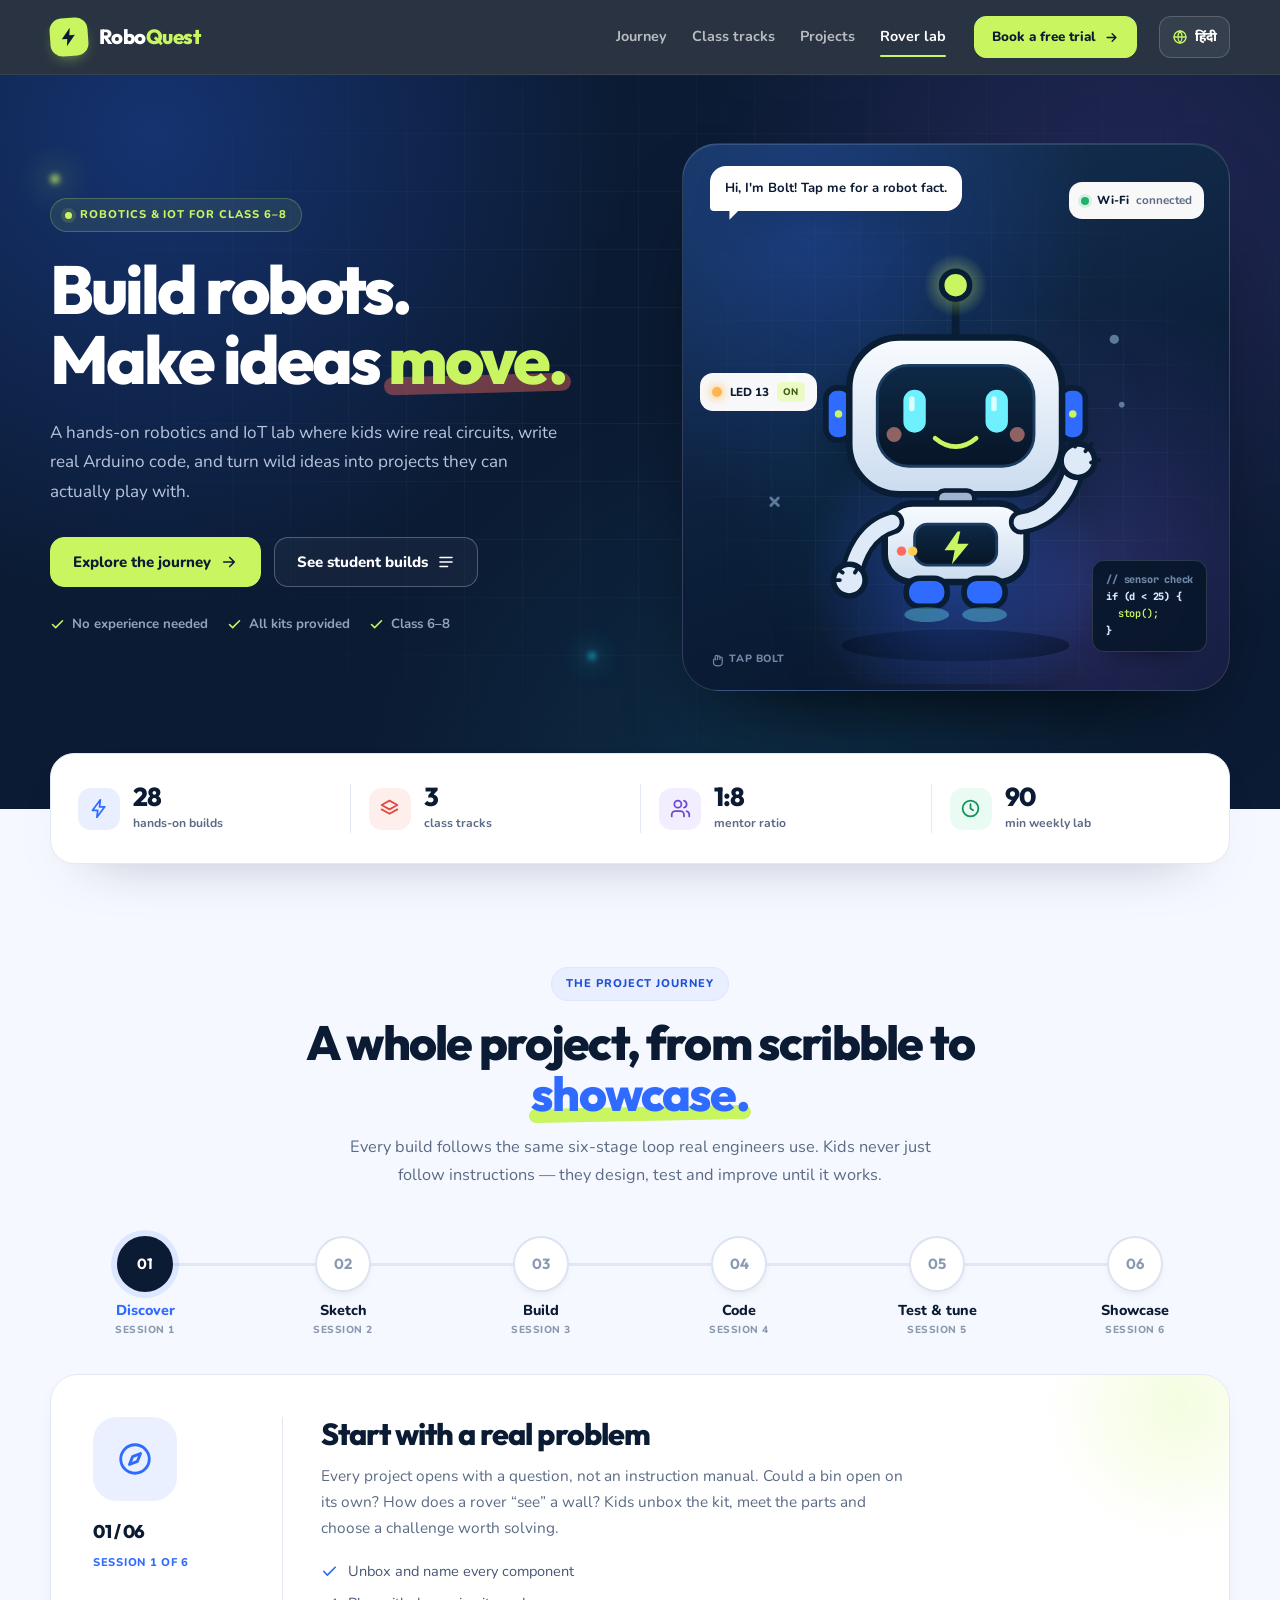
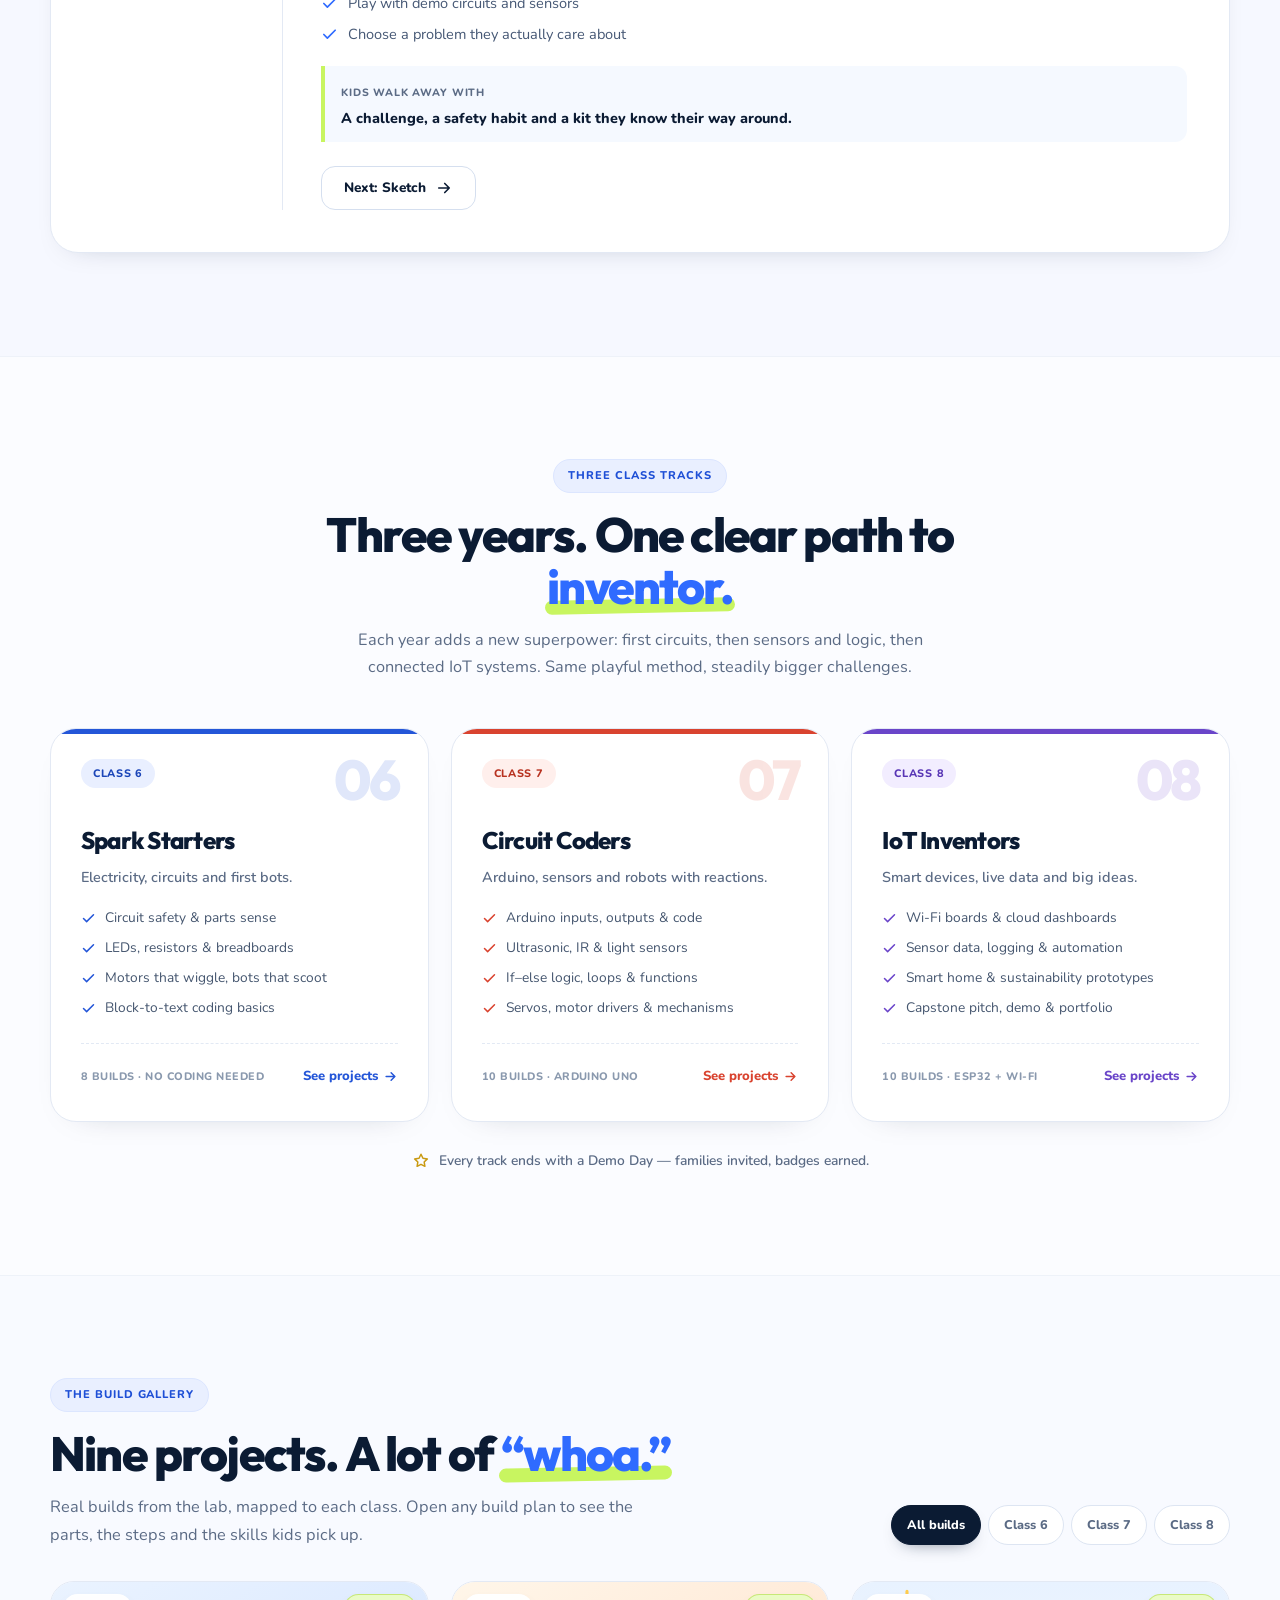
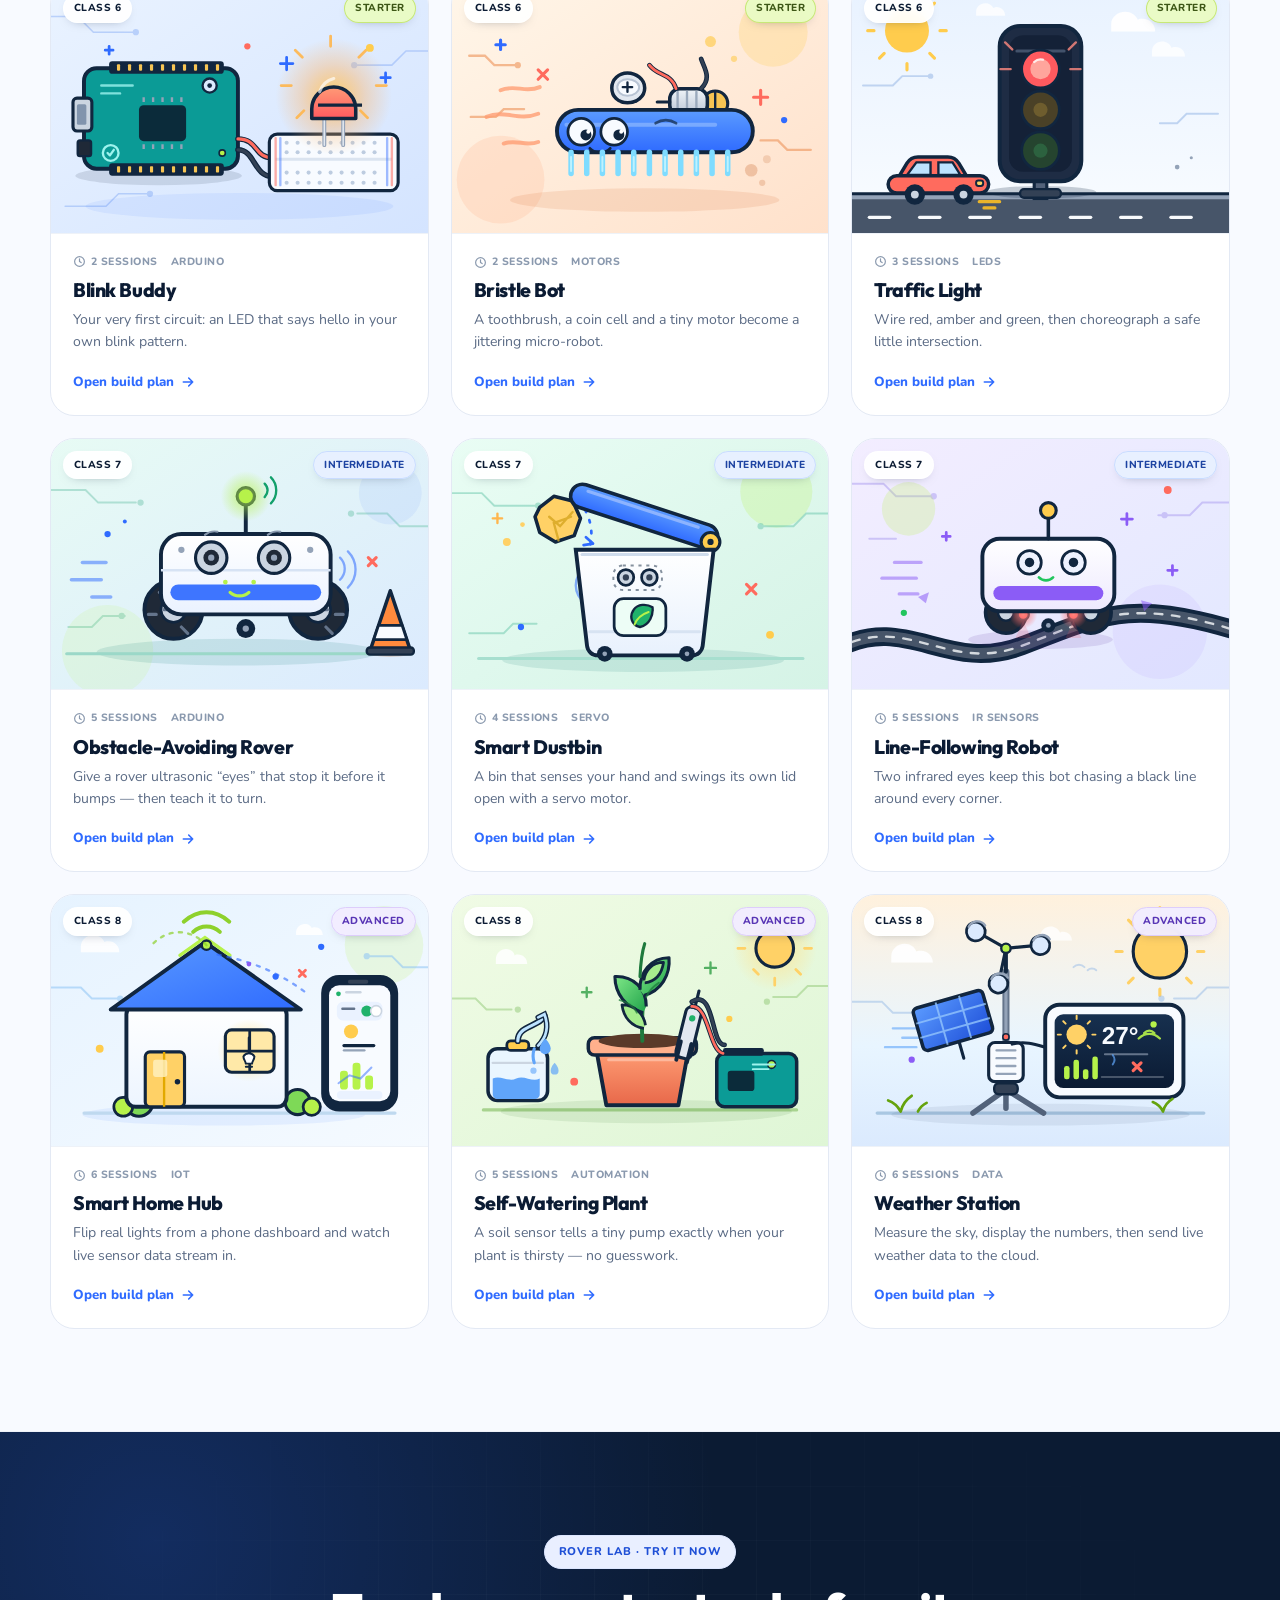
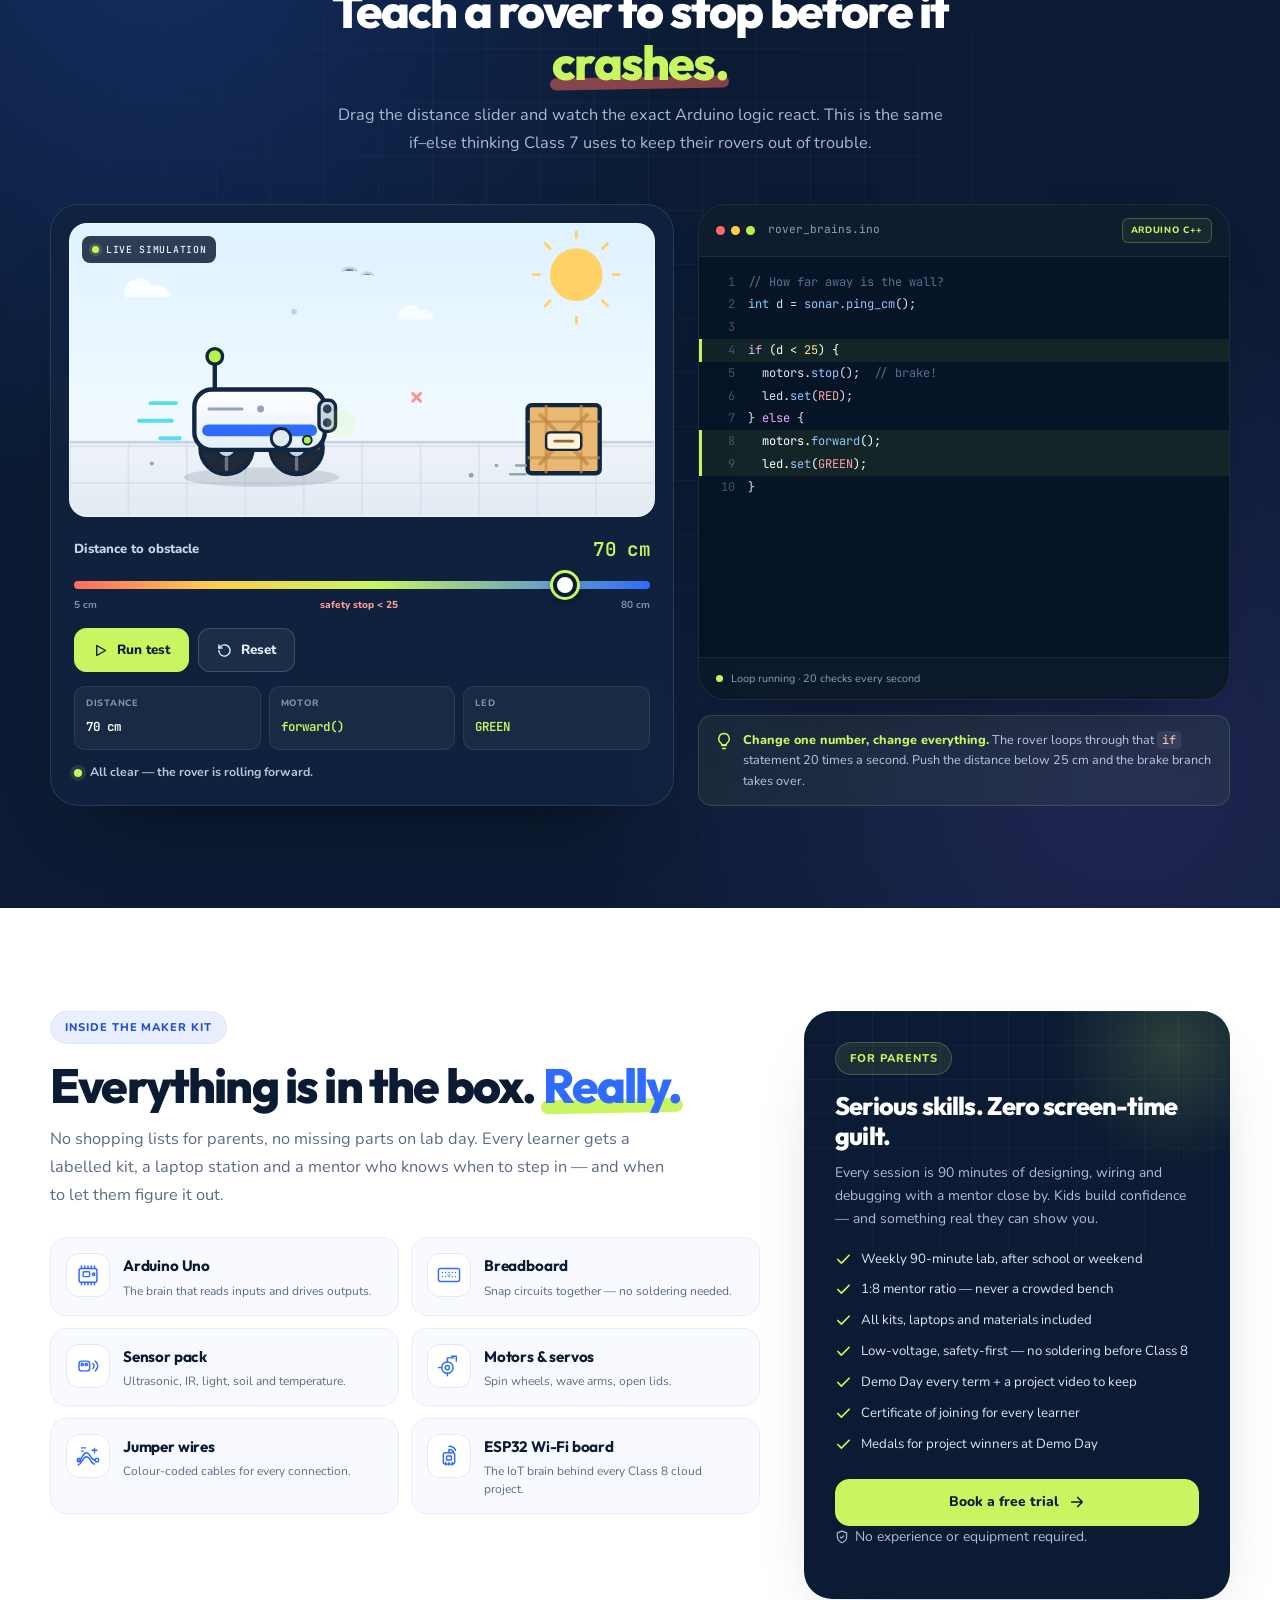
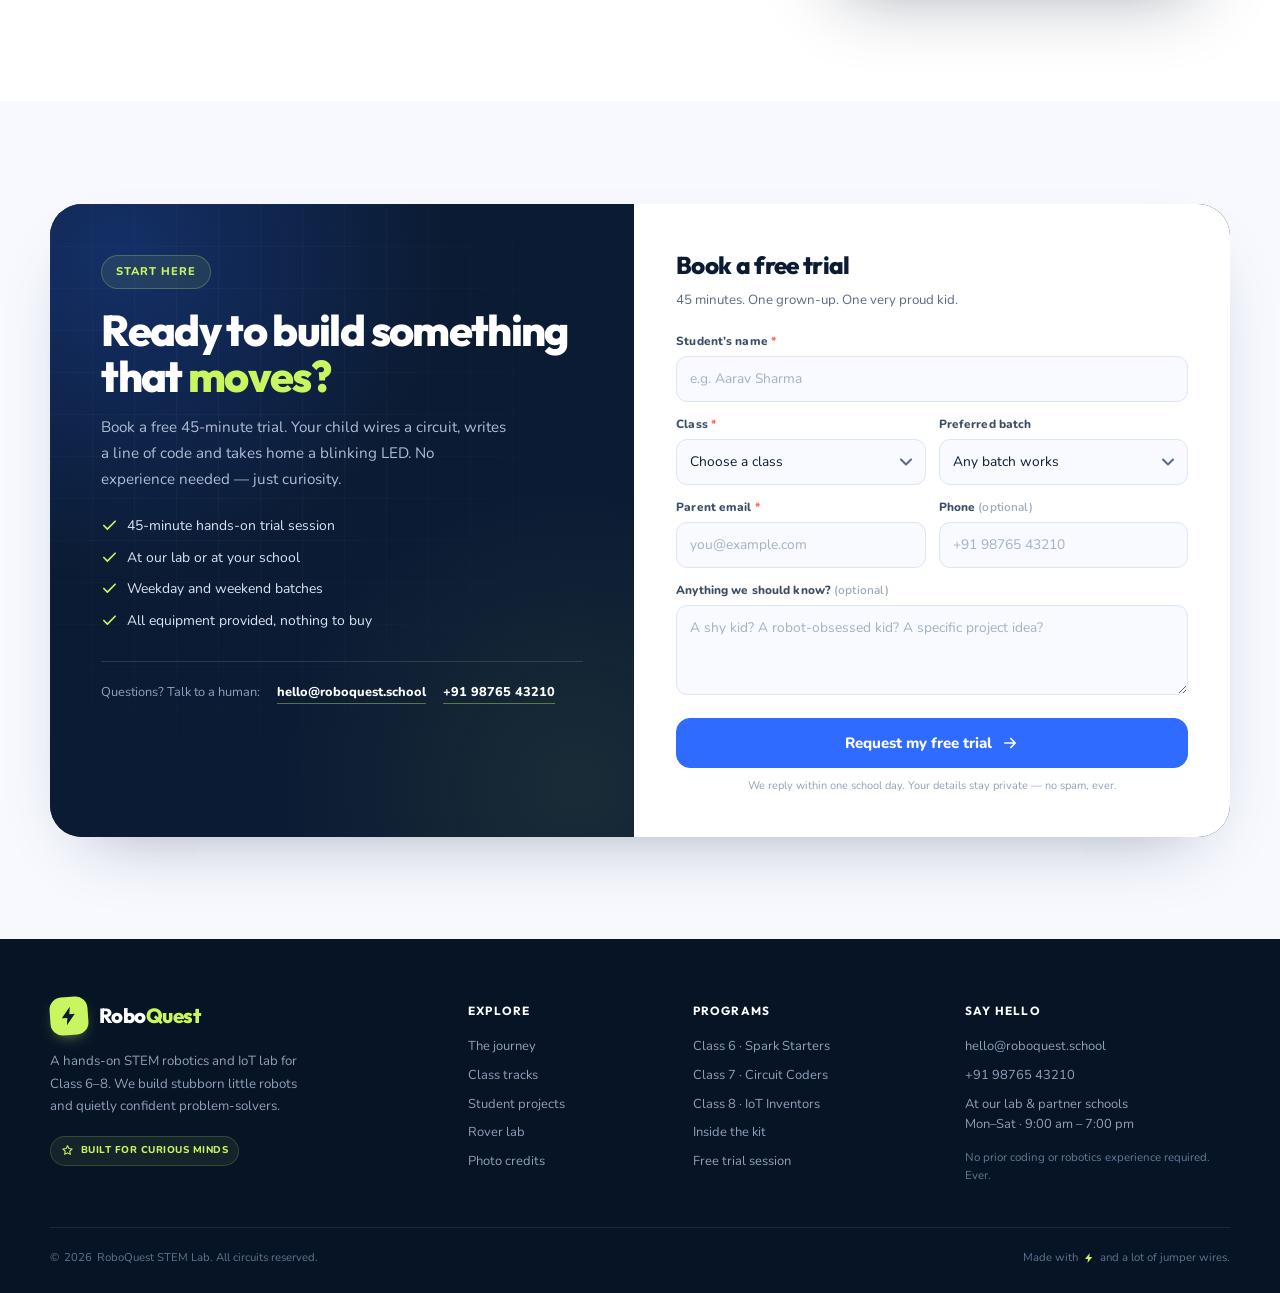
==== index.html @ 1fe93202 "Build bilingual RoboQuest robotics site" ====
<!DOCTYPE html>
<html lang="en">
<head>
  <meta charset="UTF-8">
  <meta name="viewport" content="width=device-width, initial-scale=1.0">
  <title>RoboQuest — Build Real Robots | STEM Robotics &amp; IoT for Class 6–8</title>
  <meta name="description" content="A hands-on robotics and IoT lab for Class 6, 7 and 8. Kids wire circuits, code Arduino projects and build real robots through a complete design-to-showcase journey.">
  <meta name="theme-color" content="#0b1b33">
  <link rel="icon" href="assets/img/favicon.svg" type="image/svg+xml">
  <meta property="og:title" content="RoboQuest — Build robots. Make ideas move.">
  <meta property="og:description" content="Hands-on STEM robotics and IoT for Class 6–8. Real circuits, real code, real projects.">
  <meta property="og:type" content="website">
  <meta property="og:image" content="assets/img/project-rover.svg">
  <link rel="preconnect" href="https://fonts.googleapis.com">
  <link rel="preconnect" href="https://fonts.gstatic.com" crossorigin>
  <link href="https://fonts.googleapis.com/css2?family=JetBrains+Mono:wght@400;500;600&family=Noto+Sans+Devanagari:wght@400;600;700;800&family=Nunito:wght@400;600;700;800&family=Outfit:wght@400;500;600;700;800&display=swap" rel="stylesheet">
  <script>document.documentElement.classList.add('js');</script>
  <link rel="stylesheet" href="assets/css/styles.css">
  <link rel="stylesheet" href="assets/css/sections.css">
  <link rel="stylesheet" href="assets/css/extras.css">
  <link rel="stylesheet" href="assets/css/responsive.css">
</head>
<body data-page="home">
  <a class="skip-link" href="#main">Skip to content</a>

  <header class="site-header" id="siteHeader">
    <div class="container header-inner">
      <a class="logo" href="#top" aria-label="RoboQuest home">
        <span class="logo-mark" aria-hidden="true">
          <svg viewBox="0 0 24 24" fill="currentColor"><path d="M13.5 2 4 14h6l-1 8 9.5-12h-6l1-8Z"/></svg>
        </span>
        <span>Robo<span class="logo-accent">Quest</span></span>
      </a>

      <nav class="site-nav" id="siteNav" aria-label="Main navigation">
        <ul class="nav-links">
          <li><a href="#journey">Journey</a></li>
          <li><a href="#classes">Class tracks</a></li>
          <li><a href="#projects">Projects</a></li>
          <li><a href="#lab">Rover lab</a></li>
        </ul>
        <a class="btn btn-lime nav-cta" href="#enroll">
          Book a free trial
          <svg viewBox="0 0 24 24" fill="none" stroke="currentColor" stroke-width="2.2" stroke-linecap="round" stroke-linejoin="round" aria-hidden="true"><path d="M5 12h14M13 6l6 6-6 6"/></svg>
        </a>
      </nav>

      <div class="header-actions">
        <button class="lang-toggle" type="button" data-lang-toggle data-no-i18n aria-label="Switch to Hindi">
          <svg viewBox="0 0 24 24" fill="none" stroke="currentColor" stroke-width="2" stroke-linecap="round" stroke-linejoin="round" aria-hidden="true"><circle cx="12" cy="12" r="9"/><path d="M3 12h18M12 3a15 15 0 0 1 0 18M12 3a15 15 0 0 0 0 18"/></svg>
          <span data-lang-label>हिंदी</span>
        </button>
        <button class="nav-toggle" id="navToggle" type="button" aria-expanded="false" aria-controls="siteNav" aria-label="Open menu">
          <span></span><span></span><span></span>
        </button>
      </div>
    </div>
  </header>

  <main id="main">
    <section class="hero" id="top">
      <div class="hero-orbs" aria-hidden="true"><span></span><span></span></div>
      <div class="container hero-grid">
        <div class="hero-copy">
          <span class="eyebrow dark">
            <span class="eyebrow-dot" aria-hidden="true"></span>
            Robotics &amp; IoT for Class 6–8
          </span>
          <h1>Build robots.<br>Make ideas <span class="hero-mark">move.</span></h1>
          <p class="hero-sub">A hands-on robotics and IoT lab where kids wire real circuits, write real Arduino code, and turn wild ideas into projects they can actually play with.</p>
          <div class="hero-actions">
            <a class="btn btn-lime" href="#journey">
              Explore the journey
              <svg viewBox="0 0 24 24" fill="none" stroke="currentColor" stroke-width="2.2" stroke-linecap="round" stroke-linejoin="round" aria-hidden="true"><path d="M5 12h14M13 6l6 6-6 6"/></svg>
            </a>
            <a class="btn btn-ghost" href="#projects">
              See student builds
              <svg viewBox="0 0 24 24" fill="none" stroke="currentColor" stroke-width="2.2" stroke-linecap="round" stroke-linejoin="round" aria-hidden="true"><path d="M4 6h16M4 12h16M4 18h10"/></svg>
            </a>
          </div>
          <ul class="hero-points">
            <li><svg viewBox="0 0 24 24" fill="none" stroke="currentColor" stroke-width="2.5" stroke-linecap="round" stroke-linejoin="round" aria-hidden="true"><path d="M20 6 9 17l-5-5"/></svg>No experience needed</li>
            <li><svg viewBox="0 0 24 24" fill="none" stroke="currentColor" stroke-width="2.5" stroke-linecap="round" stroke-linejoin="round" aria-hidden="true"><path d="M20 6 9 17l-5-5"/></svg>All kits provided</li>
            <li><svg viewBox="0 0 24 24" fill="none" stroke="currentColor" stroke-width="2.5" stroke-linecap="round" stroke-linejoin="round" aria-hidden="true"><path d="M20 6 9 17l-5-5"/></svg>Class 6–8</li>
          </ul>
        </div>

        <div class="hero-visual">
          <div class="bot-stage is-talking" id="botStage">
            <div class="stage-grid" aria-hidden="true"></div>
            <div class="speech" id="botSpeech" role="status" aria-live="polite">Hi, I'm Bolt! Tap me for a robot fact.</div>

            <div class="float-chip chip-wifi" aria-hidden="true">
              <span class="chip-dot green"></span>
              <span class="chip-title">Wi-Fi</span>
              <span class="chip-sub">connected</span>
            </div>
            <div class="float-chip chip-led" aria-hidden="true">
              <span class="led-dot"></span>
              <span class="chip-title">LED 13</span>
              <span class="chip-pill">ON</span>
            </div>
            <div class="float-chip chip-code" aria-hidden="true">
              <span class="code-comment">// sensor check</span><br>
              <span>if (d &lt; 25) {</span><br>
              <strong>&nbsp;&nbsp;stop();</strong><br>
              <span>}</span>
            </div>

            <button class="bot-button" id="botButton" type="button" aria-label="Meet Bolt the robot. Activate for a fun robot fact.">
              <svg class="mascot" viewBox="0 0 520 500" fill="none" aria-hidden="true" focusable="false">
                <defs>
                  <linearGradient id="botBody" x1="0" y1="0" x2="0" y2="1">
                    <stop offset="0" stop-color="#f9fcff"/>
                    <stop offset="1" stop-color="#cbdcef"/>
                  </linearGradient>
                  <linearGradient id="botScreen" x1="0" y1="0" x2="0" y2="1">
                    <stop offset="0" stop-color="#0e2947"/>
                    <stop offset="1" stop-color="#071526"/>
                  </linearGradient>
                  <radialGradient id="botAura" cx="50%" cy="50%" r="50%">
                    <stop offset="0" stop-color="#2f6bff" stop-opacity=".4"/>
                    <stop offset="1" stop-color="#2f6bff" stop-opacity="0"/>
                  </radialGradient>
                  <radialGradient id="antennaGlow" cx="50%" cy="50%" r="50%">
                    <stop offset="0" stop-color="#c8f560" stop-opacity=".55"/>
                    <stop offset="1" stop-color="#c8f560" stop-opacity="0"/>
                  </radialGradient>
                </defs>
                <ellipse cx="260" cy="458" rx="122" ry="17" fill="#020b16" opacity=".55"/>
                <circle cx="260" cy="380" r="160" fill="url(#botAura)"/>
                <g class="bot">
                  <g class="antenna">
                    <path d="M260 132V88" stroke="#091d34" stroke-width="8" stroke-linecap="round"/>
                    <circle cx="260" cy="72" r="34" fill="url(#antennaGlow)"/>
                    <circle cx="260" cy="72" r="15" fill="#c8f560" stroke="#091d34" stroke-width="6"/>
                  </g>
                  <rect x="121" y="182" width="27" height="56" rx="12" fill="#2f6bff" stroke="#091d34" stroke-width="6"/>
                  <circle cx="134.5" cy="210" r="4" fill="#c8f560"/>
                  <rect x="372" y="182" width="27" height="56" rx="12" fill="#2f6bff" stroke="#091d34" stroke-width="6"/>
                  <circle cx="385.5" cy="210" r="4" fill="#c8f560"/>
                  <rect x="146" y="128" width="228" height="168" rx="54" fill="url(#botBody)" stroke="#091d34" stroke-width="7"/>
                  <rect x="176" y="158" width="168" height="108" rx="34" fill="url(#botScreen)" stroke="#1d3d60" stroke-width="3"/>
                  <g class="bot-eyes">
                    <rect class="bot-eye" x="204" y="184" width="24" height="46" rx="12" fill="#6ff0ff"/>
                    <rect class="bot-eye" x="292" y="184" width="24" height="46" rx="12" fill="#6ff0ff"/>
                    <rect x="210" y="191" width="6" height="16" rx="3" fill="#d9ffff"/>
                    <rect x="298" y="191" width="6" height="16" rx="3" fill="#d9ffff"/>
                  </g>
                  <path d="M238 236c14 12 30 12 44 0" stroke="#c8f560" stroke-width="5" stroke-linecap="round"/>
                  <circle cx="194" cy="232" r="8" fill="#ff9f8d" opacity=".55"/>
                  <circle cx="326" cy="232" r="8" fill="#ff9f8d" opacity=".55"/>
                  <rect x="240" y="292" width="40" height="20" rx="8" fill="#9fb4d1" stroke="#091d34" stroke-width="5"/>
                  <rect x="184" y="306" width="152" height="84" rx="30" fill="url(#botBody)" stroke="#091d34" stroke-width="7"/>
                  <rect x="216" y="328" width="88" height="44" rx="14" fill="url(#botScreen)" stroke="#1d3d60" stroke-width="3"/>
                  <path d="m262 336-14 20h11l-3 15 18-22h-12l3-13z" fill="#c8f560"/>
                  <circle cx="202" cy="357" r="5" fill="#ff6b5e"/>
                  <circle cx="214" cy="357" r="5" fill="#ffcc4d"/>
                  <g class="bot-arm-left">
                    <path d="M192 326c-28 8-40 36-44 58" stroke="#091d34" stroke-width="26" stroke-linecap="round"/>
                    <path d="M192 326c-28 8-40 36-44 58" stroke="#dfeaf9" stroke-width="16" stroke-linecap="round"/>
                    <circle cx="146" cy="388" r="17" fill="#dfeaf9" stroke="#091d34" stroke-width="6"/>
                    <path d="M136 388h-8M139 380l-6-4M152 380l4-6" stroke="#091d34" stroke-width="4" stroke-linecap="round"/>
                  </g>
                  <g class="bot-wave">
                    <path d="M330 326c30-4 48-28 56-54" stroke="#091d34" stroke-width="26" stroke-linecap="round"/>
                    <path d="M330 326c30-4 48-28 56-54" stroke="#dfeaf9" stroke-width="16" stroke-linecap="round"/>
                    <circle cx="391" cy="260" r="18" fill="#dfeaf9" stroke="#091d34" stroke-width="6"/>
                    <path d="M399 250l7-8M405 262l9-3M388 245l1-8" stroke="#091d34" stroke-width="4" stroke-linecap="round"/>
                  </g>
                  <rect x="207" y="386" width="44" height="30" rx="14" fill="#2f6bff" stroke="#091d34" stroke-width="6"/>
                  <rect x="269" y="386" width="44" height="30" rx="14" fill="#2f6bff" stroke="#091d34" stroke-width="6"/>
                  <ellipse cx="229" cy="425" rx="24" ry="8" fill="#6ff0ff" opacity=".35"/>
                  <ellipse cx="291" cy="425" rx="24" ry="8" fill="#6ff0ff" opacity=".35"/>
                </g>
                <g opacity=".6">
                  <circle cx="84" cy="170" r="4" fill="#8fb2d8"/>
                  <circle cx="438" cy="200" r="3" fill="#8fb2d8"/>
                  <circle cx="430" cy="130" r="5" fill="#8fb2d8"/>
                  <path d="M62 300l8 8m0-8-8 8" stroke="#8fb2d8" stroke-width="3" stroke-linecap="round"/>
                </g>
              </svg>
            </button>
            <span class="tap-hint" aria-hidden="true">
              <svg viewBox="0 0 24 24" fill="none" stroke="currentColor" stroke-width="2" stroke-linecap="round" stroke-linejoin="round"><path d="M9 11V6a2 2 0 1 1 4 0v5M13 11V7a2 2 0 1 1 4 0v4M17 11V9a2 2 0 1 1 4 0v7a6 6 0 0 1-6 6h-3a6 6 0 0 1-6-6v-4a2 2 0 0 1 4 0"/></svg>
              tap Bolt
            </span>
          </div>
        </div>
      </div>
    </section>

    <section class="stats-wrap" aria-label="RoboQuest at a glance">
      <div class="container">
        <div class="stats" data-reveal>
          <div class="stat">
            <span class="stat-icon blue" aria-hidden="true"><svg viewBox="0 0 24 24" fill="none" stroke="currentColor" stroke-width="2" stroke-linecap="round" stroke-linejoin="round"><path d="M13 2 4 14h6l-1 8 9-12h-6l1-8Z"/></svg></span>
            <div><strong>28</strong><span>hands-on builds</span></div>
          </div>
          <div class="stat">
            <span class="stat-icon coral" aria-hidden="true"><svg viewBox="0 0 24 24" fill="none" stroke="currentColor" stroke-width="2" stroke-linecap="round" stroke-linejoin="round"><path d="M12 3 3 8l9 5 9-5-9-5Z"/><path d="m3 13 9 5 9-5"/></svg></span>
            <div><strong>3</strong><span>class tracks</span></div>
          </div>
          <div class="stat">
            <span class="stat-icon purple" aria-hidden="true"><svg viewBox="0 0 24 24" fill="none" stroke="currentColor" stroke-width="2" stroke-linecap="round" stroke-linejoin="round"><path d="M16 21v-2a4 4 0 0 0-4-4H6a4 4 0 0 0-4 4v2"/><circle cx="9" cy="7" r="4"/><path d="M22 21v-2a4 4 0 0 0-3-3.87M16 3.13a4 4 0 0 1 0 7.75"/></svg></span>
            <div><strong>1:8</strong><span>mentor ratio</span></div>
          </div>
          <div class="stat">
            <span class="stat-icon green" aria-hidden="true"><svg viewBox="0 0 24 24" fill="none" stroke="currentColor" stroke-width="2" stroke-linecap="round" stroke-linejoin="round"><circle cx="12" cy="12" r="9"/><path d="M12 7v5l3 2"/></svg></span>
            <div><strong>90</strong><span>min weekly lab</span></div>
          </div>
        </div>
      </div>
    </section>

    <section class="section journey" id="journey">
      <div class="container">
        <div class="section-head" data-reveal>
          <span class="eyebrow">The project journey</span>
          <h2>A whole project, from scribble to <span class="hl">showcase.</span></h2>
          <p>Every build follows the same six-stage loop real engineers use. Kids never just follow instructions — they design, test and improve until it works.</p>
        </div>

        <div class="journey-stepper" id="journeyStepper" role="tablist" aria-label="Project journey stages" data-reveal>
          <div class="journey-rail" aria-hidden="true"><span id="journeyProgress"></span></div>
          <button class="journey-step is-active" id="stage-tab-0" type="button" role="tab" aria-selected="true" aria-controls="journeyPanel" tabindex="0" data-stage="0">
            <span class="step-dot">01</span><span class="step-label">Discover</span><span class="step-caption">Session 1</span>
          </button>
          <button class="journey-step" id="stage-tab-1" type="button" role="tab" aria-selected="false" aria-controls="journeyPanel" tabindex="-1" data-stage="1">
            <span class="step-dot">02</span><span class="step-label">Sketch</span><span class="step-caption">Session 2</span>
          </button>
          <button class="journey-step" id="stage-tab-2" type="button" role="tab" aria-selected="false" aria-controls="journeyPanel" tabindex="-1" data-stage="2">
            <span class="step-dot">03</span><span class="step-label">Build</span><span class="step-caption">Session 3</span>
          </button>
          <button class="journey-step" id="stage-tab-3" type="button" role="tab" aria-selected="false" aria-controls="journeyPanel" tabindex="-1" data-stage="3">
            <span class="step-dot">04</span><span class="step-label">Code</span><span class="step-caption">Session 4</span>
          </button>
          <button class="journey-step" id="stage-tab-4" type="button" role="tab" aria-selected="false" aria-controls="journeyPanel" tabindex="-1" data-stage="4">
            <span class="step-dot">05</span><span class="step-label">Test &amp; tune</span><span class="step-caption">Session 5</span>
          </button>
          <button class="journey-step" id="stage-tab-5" type="button" role="tab" aria-selected="false" aria-controls="journeyPanel" tabindex="-1" data-stage="5">
            <span class="step-dot">06</span><span class="step-label">Showcase</span><span class="step-caption">Session 6</span>
          </button>
        </div>

        <div class="journey-panel" id="journeyPanel" role="tabpanel" aria-labelledby="stage-tab-0" tabindex="0" data-reveal style="--stage-accent:#2f6bff;--stage-tint:#eaf0ff">
          <div class="journey-side">
            <div class="journey-icon" id="journeyIcon" aria-hidden="true">
              <svg viewBox="0 0 24 24" fill="none" stroke="currentColor" stroke-width="1.8" stroke-linecap="round" stroke-linejoin="round"><circle cx="12" cy="12" r="9"/><path d="m15.5 8.5-2 5-5 2 2-5 5-2Z"/></svg>
            </div>
            <span class="journey-count" id="journeyCount">01 / 06</span>
            <span class="journey-duration" id="journeyDuration">Session 1 of 6</span>
          </div>
          <div class="journey-body">
            <h3 id="journeyTitle">Start with a real problem</h3>
            <p id="journeyDesc">Every project opens with a question, not an instruction manual. Could a bin open on its own? How does a rover “see” a wall? Kids unbox the kit, meet the parts and choose a challenge worth solving.</p>
            <ul class="tick-list" id="journeyList">
              <li><svg viewBox="0 0 24 24" fill="none" stroke="currentColor" stroke-width="2.4" stroke-linecap="round" stroke-linejoin="round" aria-hidden="true"><path d="M20 6 9 17l-5-5"/></svg>Unbox and name every component</li>
              <li><svg viewBox="0 0 24 24" fill="none" stroke="currentColor" stroke-width="2.4" stroke-linecap="round" stroke-linejoin="round" aria-hidden="true"><path d="M20 6 9 17l-5-5"/></svg>Play with demo circuits and sensors</li>
              <li><svg viewBox="0 0 24 24" fill="none" stroke="currentColor" stroke-width="2.4" stroke-linecap="round" stroke-linejoin="round" aria-hidden="true"><path d="M20 6 9 17l-5-5"/></svg>Choose a problem they actually care about</li>
            </ul>
            <div class="takeaway">
              <span>Kids walk away with</span>
              <p id="journeyTakeaway">A challenge, a safety habit and a kit they know their way around.</p>
            </div>
            <button class="btn btn-outline journey-next" id="journeyNext" type="button">
              Next stage
              <svg viewBox="0 0 24 24" fill="none" stroke="currentColor" stroke-width="2.2" stroke-linecap="round" stroke-linejoin="round" aria-hidden="true"><path d="M5 12h14M13 6l6 6-6 6"/></svg>
            </button>
          </div>
        </div>
      </div>
    </section>

    <section class="section classes" id="classes">
      <div class="container">
        <div class="section-head" data-reveal>
          <span class="eyebrow">Three class tracks</span>
          <h2>Three years. One clear path to <span class="hl">inventor.</span></h2>
          <p>Each year adds a new superpower: first circuits, then sensors and logic, then connected IoT systems. Same playful method, steadily bigger challenges.</p>
        </div>

        <div class="track-grid">
          <article class="track track-6" data-reveal style="--delay:.02s">
            <div class="track-top">
              <span class="class-chip">Class 6</span>
              <span class="track-num" aria-hidden="true">06</span>
            </div>
            <h3>Spark Starters</h3>
            <p class="track-tagline">Electricity, circuits and first bots.</p>
            <ul class="track-list">
              <li><svg viewBox="0 0 24 24" fill="none" stroke="currentColor" stroke-width="2.4" stroke-linecap="round" stroke-linejoin="round" aria-hidden="true"><path d="M20 6 9 17l-5-5"/></svg>Circuit safety &amp; parts sense</li>
              <li><svg viewBox="0 0 24 24" fill="none" stroke="currentColor" stroke-width="2.4" stroke-linecap="round" stroke-linejoin="round" aria-hidden="true"><path d="M20 6 9 17l-5-5"/></svg>LEDs, resistors &amp; breadboards</li>
              <li><svg viewBox="0 0 24 24" fill="none" stroke="currentColor" stroke-width="2.4" stroke-linecap="round" stroke-linejoin="round" aria-hidden="true"><path d="M20 6 9 17l-5-5"/></svg>Motors that wiggle, bots that scoot</li>
              <li><svg viewBox="0 0 24 24" fill="none" stroke="currentColor" stroke-width="2.4" stroke-linecap="round" stroke-linejoin="round" aria-hidden="true"><path d="M20 6 9 17l-5-5"/></svg>Block-to-text coding basics</li>
            </ul>
            <div class="track-foot">
              <span class="track-meta">8 builds · no coding needed</span>
              <button class="track-link" type="button" data-track="6">See projects
                <svg viewBox="0 0 24 24" fill="none" stroke="currentColor" stroke-width="2.4" stroke-linecap="round" stroke-linejoin="round" aria-hidden="true"><path d="M5 12h14M13 6l6 6-6 6"/></svg>
              </button>
            </div>
          </article>

          <article class="track track-7" data-reveal style="--delay:.1s">
            <div class="track-top">
              <span class="class-chip">Class 7</span>
              <span class="track-num" aria-hidden="true">07</span>
            </div>
            <h3>Circuit Coders</h3>
            <p class="track-tagline">Arduino, sensors and robots with reactions.</p>
            <ul class="track-list">
              <li><svg viewBox="0 0 24 24" fill="none" stroke="currentColor" stroke-width="2.4" stroke-linecap="round" stroke-linejoin="round" aria-hidden="true"><path d="M20 6 9 17l-5-5"/></svg>Arduino inputs, outputs &amp; code</li>
              <li><svg viewBox="0 0 24 24" fill="none" stroke="currentColor" stroke-width="2.4" stroke-linecap="round" stroke-linejoin="round" aria-hidden="true"><path d="M20 6 9 17l-5-5"/></svg>Ultrasonic, IR &amp; light sensors</li>
              <li><svg viewBox="0 0 24 24" fill="none" stroke="currentColor" stroke-width="2.4" stroke-linecap="round" stroke-linejoin="round" aria-hidden="true"><path d="M20 6 9 17l-5-5"/></svg>If–else logic, loops &amp; functions</li>
              <li><svg viewBox="0 0 24 24" fill="none" stroke="currentColor" stroke-width="2.4" stroke-linecap="round" stroke-linejoin="round" aria-hidden="true"><path d="M20 6 9 17l-5-5"/></svg>Servos, motor drivers &amp; mechanisms</li>
            </ul>
            <div class="track-foot">
              <span class="track-meta">10 builds · Arduino Uno</span>
              <button class="track-link" type="button" data-track="7">See projects
                <svg viewBox="0 0 24 24" fill="none" stroke="currentColor" stroke-width="2.4" stroke-linecap="round" stroke-linejoin="round" aria-hidden="true"><path d="M5 12h14M13 6l6 6-6 6"/></svg>
              </button>
            </div>
          </article>

          <article class="track track-8" data-reveal style="--delay:.18s">
            <div class="track-top">
              <span class="class-chip">Class 8</span>
              <span class="track-num" aria-hidden="true">08</span>
            </div>
            <h3>IoT Inventors</h3>
            <p class="track-tagline">Smart devices, live data and big ideas.</p>
            <ul class="track-list">
              <li><svg viewBox="0 0 24 24" fill="none" stroke="currentColor" stroke-width="2.4" stroke-linecap="round" stroke-linejoin="round" aria-hidden="true"><path d="M20 6 9 17l-5-5"/></svg>Wi-Fi boards &amp; cloud dashboards</li>
              <li><svg viewBox="0 0 24 24" fill="none" stroke="currentColor" stroke-width="2.4" stroke-linecap="round" stroke-linejoin="round" aria-hidden="true"><path d="M20 6 9 17l-5-5"/></svg>Sensor data, logging &amp; automation</li>
              <li><svg viewBox="0 0 24 24" fill="none" stroke="currentColor" stroke-width="2.4" stroke-linecap="round" stroke-linejoin="round" aria-hidden="true"><path d="M20 6 9 17l-5-5"/></svg>Smart home &amp; sustainability prototypes</li>
              <li><svg viewBox="0 0 24 24" fill="none" stroke="currentColor" stroke-width="2.4" stroke-linecap="round" stroke-linejoin="round" aria-hidden="true"><path d="M20 6 9 17l-5-5"/></svg>Capstone pitch, demo &amp; portfolio</li>
            </ul>
            <div class="track-foot">
              <span class="track-meta">10 builds · ESP32 + Wi-Fi</span>
              <button class="track-link" type="button" data-track="8">See projects
                <svg viewBox="0 0 24 24" fill="none" stroke="currentColor" stroke-width="2.4" stroke-linecap="round" stroke-linejoin="round" aria-hidden="true"><path d="M5 12h14M13 6l6 6-6 6"/></svg>
              </button>
            </div>
          </article>
        </div>

        <p class="track-note" data-reveal>
          <svg viewBox="0 0 24 24" fill="none" stroke="currentColor" stroke-width="2" stroke-linecap="round" stroke-linejoin="round" aria-hidden="true"><path d="m12 3 2.6 5.3 5.9.9-4.3 4.1 1 5.8-5.2-2.7-5.2 2.7 1-5.8L3.5 9.2l5.9-.9L12 3Z"/></svg>
          Every track ends with a Demo Day — families invited, badges earned.
        </p>
      </div>
    </section>

    <section class="section projects" id="projects">
      <div class="container">
        <div class="projects-head">
          <div class="section-head" data-reveal>
            <span class="eyebrow">The build gallery</span>
            <h2>Nine projects. A lot of <span class="hl">“whoa.”</span></h2>
            <p>Real builds from the lab, mapped to each class. Open any build plan to see the parts, the steps and the skills kids pick up.</p>
          </div>
          <div class="filters" role="group" aria-label="Filter projects by class" data-reveal>
            <button class="filter-btn" type="button" data-filter="all" aria-pressed="true">All builds</button>
            <button class="filter-btn" type="button" data-filter="6" aria-pressed="false">Class 6</button>
            <button class="filter-btn" type="button" data-filter="7" aria-pressed="false">Class 7</button>
            <button class="filter-btn" type="button" data-filter="8" aria-pressed="false">Class 8</button>
          </div>
        </div>

        <p class="sr-only" id="filterStatus" aria-live="polite"></p>

        <div class="project-grid" id="projectGrid" data-reveal>
          <article class="project-card" data-class="6">
            <div class="project-media">
              <img src="assets/img/project-blinky.svg" alt="An Arduino board wired to a glowing LED on a breadboard" width="480" height="320" loading="lazy">
              <div class="project-badges"><span class="badge">Class 6</span><span class="badge level-starter">Starter</span></div>
            </div>
            <div class="project-body">
              <div class="project-meta"><span><svg viewBox="0 0 24 24" fill="none" stroke="currentColor" stroke-width="2.2" stroke-linecap="round" stroke-linejoin="round" aria-hidden="true"><circle cx="12" cy="12" r="9"/><path d="M12 7v5l3 2"/></svg>2 sessions</span><span>Arduino</span></div>
              <h3>Blink Buddy</h3>
              <p>Your very first circuit: an LED that says hello in your own blink pattern.</p>
              <button class="project-open" type="button" data-project="blink-buddy" aria-haspopup="dialog">Open build plan
                <svg viewBox="0 0 24 24" fill="none" stroke="currentColor" stroke-width="2.4" stroke-linecap="round" stroke-linejoin="round" aria-hidden="true"><path d="M5 12h14M13 6l6 6-6 6"/></svg>
              </button>
            </div>
          </article>

          <article class="project-card" data-class="6">
            <div class="project-media">
              <img src="assets/img/project-bristlebot.svg" alt="A smiling bristle bot built from a toothbrush, coin battery and vibration motor" width="480" height="320" loading="lazy">
              <div class="project-badges"><span class="badge">Class 6</span><span class="badge level-starter">Starter</span></div>
            </div>
            <div class="project-body">
              <div class="project-meta"><span><svg viewBox="0 0 24 24" fill="none" stroke="currentColor" stroke-width="2.2" stroke-linecap="round" stroke-linejoin="round" aria-hidden="true"><circle cx="12" cy="12" r="9"/><path d="M12 7v5l3 2"/></svg>2 sessions</span><span>Motors</span></div>
              <h3>Bristle Bot</h3>
              <p>A toothbrush, a coin cell and a tiny motor become a jittering micro-robot.</p>
              <button class="project-open" type="button" data-project="bristle-bot" aria-haspopup="dialog">Open build plan
                <svg viewBox="0 0 24 24" fill="none" stroke="currentColor" stroke-width="2.4" stroke-linecap="round" stroke-linejoin="round" aria-hidden="true"><path d="M5 12h14M13 6l6 6-6 6"/></svg>
              </button>
            </div>
          </article>

          <article class="project-card" data-class="6">
            <div class="project-media">
              <img src="assets/img/project-traffic-light.svg" alt="A model traffic light glowing red with a toy car waiting on a road" width="480" height="320" loading="lazy">
              <div class="project-badges"><span class="badge">Class 6</span><span class="badge level-starter">Starter</span></div>
            </div>
            <div class="project-body">
              <div class="project-meta"><span><svg viewBox="0 0 24 24" fill="none" stroke="currentColor" stroke-width="2.2" stroke-linecap="round" stroke-linejoin="round" aria-hidden="true"><circle cx="12" cy="12" r="9"/><path d="M12 7v5l3 2"/></svg>3 sessions</span><span>LEDs</span></div>
              <h3>Traffic Light</h3>
              <p>Wire red, amber and green, then choreograph a safe little intersection.</p>
              <button class="project-open" type="button" data-project="traffic-light" aria-haspopup="dialog">Open build plan
                <svg viewBox="0 0 24 24" fill="none" stroke="currentColor" stroke-width="2.4" stroke-linecap="round" stroke-linejoin="round" aria-hidden="true"><path d="M5 12h14M13 6l6 6-6 6"/></svg>
              </button>
            </div>
          </article>

          <article class="project-card" data-class="7">
            <div class="project-media">
              <img src="assets/img/project-rover.svg" alt="A two-wheeled rover with ultrasonic sensor eyes approaching a traffic cone" width="480" height="320" loading="lazy">
              <div class="project-badges"><span class="badge">Class 7</span><span class="badge level-intermediate">Intermediate</span></div>
            </div>
            <div class="project-body">
              <div class="project-meta"><span><svg viewBox="0 0 24 24" fill="none" stroke="currentColor" stroke-width="2.2" stroke-linecap="round" stroke-linejoin="round" aria-hidden="true"><circle cx="12" cy="12" r="9"/><path d="M12 7v5l3 2"/></svg>5 sessions</span><span>Arduino</span></div>
              <h3>Obstacle-Avoiding Rover</h3>
              <p>Give a rover ultrasonic “eyes” that stop it before it bumps — then teach it to turn.</p>
              <button class="project-open" type="button" data-project="obstacle-rover" aria-haspopup="dialog">Open build plan
                <svg viewBox="0 0 24 24" fill="none" stroke="currentColor" stroke-width="2.4" stroke-linecap="round" stroke-linejoin="round" aria-hidden="true"><path d="M5 12h14M13 6l6 6-6 6"/></svg>
              </button>
            </div>
          </article>

          <article class="project-card" data-class="7">
            <div class="project-media">
              <img src="assets/img/project-dustbin.svg" alt="A smart dustbin with an automatically opening lid and a scrap of paper flying in" width="480" height="320" loading="lazy">
              <div class="project-badges"><span class="badge">Class 7</span><span class="badge level-intermediate">Intermediate</span></div>
            </div>
            <div class="project-body">
              <div class="project-meta"><span><svg viewBox="0 0 24 24" fill="none" stroke="currentColor" stroke-width="2.2" stroke-linecap="round" stroke-linejoin="round" aria-hidden="true"><circle cx="12" cy="12" r="9"/><path d="M12 7v5l3 2"/></svg>4 sessions</span><span>Servo</span></div>
              <h3>Smart Dustbin</h3>
              <p>A bin that senses your hand and swings its own lid open with a servo motor.</p>
              <button class="project-open" type="button" data-project="smart-dustbin" aria-haspopup="dialog">Open build plan
                <svg viewBox="0 0 24 24" fill="none" stroke="currentColor" stroke-width="2.4" stroke-linecap="round" stroke-linejoin="round" aria-hidden="true"><path d="M5 12h14M13 6l6 6-6 6"/></svg>
              </button>
            </div>
          </article>

          <article class="project-card" data-class="7">
            <div class="project-media">
              <img src="assets/img/project-linebot.svg" alt="A line-following robot with infrared sensor eyes tracking a black line" width="480" height="320" loading="lazy">
              <div class="project-badges"><span class="badge">Class 7</span><span class="badge level-intermediate">Intermediate</span></div>
            </div>
            <div class="project-body">
              <div class="project-meta"><span><svg viewBox="0 0 24 24" fill="none" stroke="currentColor" stroke-width="2.2" stroke-linecap="round" stroke-linejoin="round" aria-hidden="true"><circle cx="12" cy="12" r="9"/><path d="M12 7v5l3 2"/></svg>5 sessions</span><span>IR sensors</span></div>
              <h3>Line-Following Robot</h3>
              <p>Two infrared eyes keep this bot chasing a black line around every corner.</p>
              <button class="project-open" type="button" data-project="line-follower" aria-haspopup="dialog">Open build plan
                <svg viewBox="0 0 24 24" fill="none" stroke="currentColor" stroke-width="2.4" stroke-linecap="round" stroke-linejoin="round" aria-hidden="true"><path d="M5 12h14M13 6l6 6-6 6"/></svg>
              </button>
            </div>
          </article>

          <article class="project-card" data-class="8">
            <div class="project-media">
              <img src="assets/img/project-smarthome.svg" alt="A smart home connected by Wi-Fi to a phone dashboard" width="480" height="320" loading="lazy">
              <div class="project-badges"><span class="badge">Class 8</span><span class="badge level-advanced">Advanced</span></div>
            </div>
            <div class="project-body">
              <div class="project-meta"><span><svg viewBox="0 0 24 24" fill="none" stroke="currentColor" stroke-width="2.2" stroke-linecap="round" stroke-linejoin="round" aria-hidden="true"><circle cx="12" cy="12" r="9"/><path d="M12 7v5l3 2"/></svg>6 sessions</span><span>IoT</span></div>
              <h3>Smart Home Hub</h3>
              <p>Flip real lights from a phone dashboard and watch live sensor data stream in.</p>
              <button class="project-open" type="button" data-project="smart-home" aria-haspopup="dialog">Open build plan
                <svg viewBox="0 0 24 24" fill="none" stroke="currentColor" stroke-width="2.4" stroke-linecap="round" stroke-linejoin="round" aria-hidden="true"><path d="M5 12h14M13 6l6 6-6 6"/></svg>
              </button>
            </div>
          </article>

          <article class="project-card" data-class="8">
            <div class="project-media">
              <img src="assets/img/project-plant.svg" alt="A self-watering plant with a soil moisture sensor wired to an Arduino and a water reservoir" width="480" height="320" loading="lazy">
              <div class="project-badges"><span class="badge">Class 8</span><span class="badge level-advanced">Advanced</span></div>
            </div>
            <div class="project-body">
              <div class="project-meta"><span><svg viewBox="0 0 24 24" fill="none" stroke="currentColor" stroke-width="2.2" stroke-linecap="round" stroke-linejoin="round" aria-hidden="true"><circle cx="12" cy="12" r="9"/><path d="M12 7v5l3 2"/></svg>5 sessions</span><span>Automation</span></div>
              <h3>Self-Watering Plant</h3>
              <p>A soil sensor tells a tiny pump exactly when your plant is thirsty — no guesswork.</p>
              <button class="project-open" type="button" data-project="plant-waterer" aria-haspopup="dialog">Open build plan
                <svg viewBox="0 0 24 24" fill="none" stroke="currentColor" stroke-width="2.4" stroke-linecap="round" stroke-linejoin="round" aria-hidden="true"><path d="M5 12h14M13 6l6 6-6 6"/></svg>
              </button>
            </div>
          </article>

          <article class="project-card" data-class="8">
            <div class="project-media">
              <img src="assets/img/project-weather.svg" alt="A weather station with an anemometer, solar panel and display showing temperature" width="480" height="320" loading="lazy">
              <div class="project-badges"><span class="badge">Class 8</span><span class="badge level-advanced">Advanced</span></div>
            </div>
            <div class="project-body">
              <div class="project-meta"><span><svg viewBox="0 0 24 24" fill="none" stroke="currentColor" stroke-width="2.2" stroke-linecap="round" stroke-linejoin="round" aria-hidden="true"><circle cx="12" cy="12" r="9"/><path d="M12 7v5l3 2"/></svg>6 sessions</span><span>Data</span></div>
              <h3>Weather Station</h3>
              <p>Measure the sky, display the numbers, then send live weather data to the cloud.</p>
              <button class="project-open" type="button" data-project="weather-station" aria-haspopup="dialog">Open build plan
                <svg viewBox="0 0 24 24" fill="none" stroke="currentColor" stroke-width="2.4" stroke-linecap="round" stroke-linejoin="round" aria-hidden="true"><path d="M5 12h14M13 6l6 6-6 6"/></svg>
              </button>
            </div>
          </article>
        </div>
      </div>
    </section>

    <section class="section lab" id="lab">
      <div class="container">
        <div class="section-head" data-reveal>
          <span class="eyebrow">Rover lab · try it now</span>
          <h2>Teach a rover to stop before it <span class="hl-lime">crashes.</span></h2>
          <p>Drag the distance slider and watch the exact Arduino logic react. This is the same if–else thinking Class 7 uses to keep their rovers out of trouble.</p>
        </div>

        <div class="lab-layout">
          <div class="sim-card" data-reveal>
            <div class="sim-scene is-moving" id="simScene">
              <div class="sim-hud"><span class="sim-live-dot" aria-hidden="true"></span> LIVE SIMULATION</div>
              <svg viewBox="0 0 600 300" class="sim-svg" aria-hidden="true" focusable="false">
                <defs>
                  <linearGradient id="simSky" x1="0" y1="0" x2="0" y2="1">
                    <stop offset="0" stop-color="#dff2ff"/>
                    <stop offset="1" stop-color="#f9fdff"/>
                  </linearGradient>
                  <linearGradient id="simFloor" x1="0" y1="0" x2="0" y2="1">
                    <stop offset="0" stop-color="#eef3f8"/>
                    <stop offset="1" stop-color="#e2eaf3"/>
                  </linearGradient>
                  <pattern id="simTiles" width="60" height="38" patternUnits="userSpaceOnUse">
                    <path d="M0 0h60v38H0z" fill="none" stroke="#d5e0ec" stroke-width="1.5"/>
                  </pattern>
                  <linearGradient id="simBody" x1="0" y1="0" x2="0" y2="1">
                    <stop offset="0" stop-color="#ffffff"/>
                    <stop offset="1" stop-color="#e4eefc"/>
                  </linearGradient>
                </defs>
                <rect width="600" height="300" fill="url(#simSky)"/>
                <circle cx="520" cy="52" r="27" fill="#ffd166"/>
                <g stroke="#ffd166" stroke-width="3" stroke-linecap="round">
                  <path d="M520 14v-6M520 96v6M482 52h-6M558 52h6M493 25l-5-5M547 79l5 5M547 25l5-5M493 79l-5 5"/>
                </g>
                <g fill="#ffffff" opacity=".92">
                  <path d="M56 70c0-8 7-14 15-14 6 0 11 3 13 8 2-1 4-1 5-1 7 0 13 5 13 12H56z"/>
                  <path d="M338 94c0-6 5-11 12-11 4 0 8 2 9 6 1-1 3-1 4-1 6 0 10 4 10 10h-35z" opacity=".75"/>
                </g>
                <g stroke="#9fc0e8" stroke-width="2.5" stroke-linecap="round" opacity=".6">
                  <path d="M280 48c4-4 10-4 14 0M300 52c3-3 8-3 11 0"/>
                  <circle cx="230" cy="90" r="3" fill="#9fc0e8" stroke="none"/>
                </g>

                <rect y="224" width="600" height="76" fill="url(#simFloor)"/>
                <rect y="224" width="600" height="76" fill="url(#simTiles)"/>
                <path d="M0 224h600" stroke="#c6d5e5" stroke-width="3"/>

                <g class="sim-rover" id="simRover">
                  <ellipse cx="166" cy="260" rx="80" ry="10" fill="#11263f" opacity=".13"/>
                  <g stroke="#22d3ee" stroke-width="4" stroke-linecap="round" class="speed-line">
                    <path d="M52 184h26"/><path d="M40 202h34"/><path d="M62 220h20"/>
                  </g>
                  <g class="sim-wheel">
                    <circle cx="130" cy="230" r="27" fill="#1f2937" stroke="#11263f" stroke-width="4"/>
                    <circle cx="130" cy="230" r="10" fill="#cbd5e1" stroke="#11263f" stroke-width="3"/>
                    <path d="M130 208v12M130 240v12M108 230h12M140 230h12" stroke="#64748b" stroke-width="3.5" stroke-linecap="round"/>
                  </g>
                  <g class="sim-wheel">
                    <circle cx="202" cy="230" r="27" fill="#1f2937" stroke="#11263f" stroke-width="4"/>
                    <circle cx="202" cy="230" r="10" fill="#cbd5e1" stroke="#11263f" stroke-width="3"/>
                    <path d="M202 208v12M202 240v12M180 230h12M212 230h12" stroke="#64748b" stroke-width="3.5" stroke-linecap="round"/>
                  </g>
                  <path d="M118 172v-28" stroke="#11263f" stroke-width="4.5" stroke-linecap="round"/>
                  <circle cx="118" cy="136" r="8" fill="#b6f24a" stroke="#11263f" stroke-width="3.5"/>
                  <rect x="97" y="170" width="134" height="62" rx="18" fill="url(#simBody)" stroke="#11263f" stroke-width="4.5"/>
                  <rect x="105" y="206" width="118" height="12" rx="6" fill="#2f6bff"/>
                  <path d="M112 190h34" stroke="#94a3b8" stroke-width="3" stroke-linecap="round"/>
                  <circle cx="165" cy="190" r="3.5" fill="#94a3b8"/>
                  <circle cx="186" cy="220" r="10" fill="#e2e8f0" stroke="#11263f" stroke-width="3"/>
                  <rect x="225" y="181" width="17" height="32" rx="7" fill="#cbd5e1" stroke="#11263f" stroke-width="3.5"/>
                  <circle cx="233.5" cy="190" r="4.5" fill="#334155"/>
                  <circle cx="233.5" cy="204" r="4.5" fill="#334155"/>
                  <circle cx="213" cy="222" r="4.5" class="sim-led-fill" fill="#b6f24a" stroke="#11263f" stroke-width="2"/>
                  <circle cx="248" cy="205" r="15" fill="#b6f24a" opacity=".12"/>
                  <g class="sim-brake">
                    <circle cx="238" cy="150" r="16" fill="#ff6b5e" stroke="#11263f" stroke-width="3"/>
                    <path d="M238 141v11" stroke="#fff" stroke-width="3.5" stroke-linecap="round"/>
                    <circle cx="238" cy="158.5" r="2" fill="#fff"/>
                  </g>
                </g>

                <g class="sim-crate">
                  <rect x="470" y="186" width="74" height="70" rx="4" fill="#e9b872" stroke="#11263f" stroke-width="4.5"/>
                  <path d="M470 203h74M470 240h74M489 186v70M525 186v70" stroke="#c58f4c" stroke-width="3" opacity=".7"/>
                  <path d="M483 196l48 50M531 196l-48 50" stroke="#b97f3d" stroke-width="4" stroke-linecap="round" opacity=".6"/>
                  <rect x="489" y="214" width="36" height="18" rx="4" fill="#fff4d8" stroke="#11263f" stroke-width="2.5"/>
                  <path d="M498 223h18" stroke="#8a6a31" stroke-width="3" stroke-linecap="round"/>
                  <path d="M458 248h10M452 257h16" stroke="#94a3b8" stroke-width="2.5" stroke-linecap="round"/>
                </g>
                <g fill="#94a3b8">
                  <circle cx="412" cy="258" r="2.5"/><circle cx="438" cy="248" r="1.8"/><circle cx="84" cy="246" r="2"/>
                </g>
                <path d="M352 174l8 8m0-8l-8 8" stroke="#ff6b5e" stroke-width="3" stroke-linecap="round" opacity=".7"/>
              </svg>
            </div>

            <div class="sim-controls">
              <div class="slider-head">
                <label for="distanceRange">Distance to obstacle</label>
                <output id="distanceOut" for="distanceRange">70 cm</output>
              </div>
              <input type="range" id="distanceRange" min="5" max="80" step="1" value="70" aria-describedby="thresholdHint">
              <div class="range-scale" id="thresholdHint"><span>5 cm</span><span class="threshold">safety stop &lt; 25</span><span>80 cm</span></div>

              <div class="sim-actions">
                <button class="btn btn-lime" id="simRun" type="button">
                  <svg viewBox="0 0 24 24" fill="none" stroke="currentColor" stroke-width="2.2" stroke-linecap="round" stroke-linejoin="round" aria-hidden="true"><path d="m6 4 14 8-14 8V4Z"/></svg>
                  Run test
                </button>
                <button class="btn btn-ghost-dark" id="simReset" type="button">
                  <svg viewBox="0 0 24 24" fill="none" stroke="currentColor" stroke-width="2.2" stroke-linecap="round" stroke-linejoin="round" aria-hidden="true"><path d="M3 12a9 9 0 1 0 3-6.7L3 8"/><path d="M3 3v5h5"/></svg>
                  Reset
                </button>
              </div>

              <div class="sim-readouts">
                <div class="readout"><span>Distance</span><strong id="simDistance">70 cm</strong></div>
                <div class="readout"><span>Motor</span><strong id="simMotor" class="green">forward()</strong></div>
                <div class="readout"><span>LED</span><strong id="simLed" class="green">GREEN</strong></div>
              </div>
              <p class="sim-status" id="simStatus"><span class="dot" aria-hidden="true"></span><span id="simStatusText">All clear — keep rolling.</span></p>
            </div>
          </div>

          <div class="lab-side">
            <div class="code-card" data-reveal style="--delay:.08s">
              <div class="code-bar">
                <span class="code-dots" aria-hidden="true"><span></span><span></span><span></span></span>
                <span class="code-name">rover_brains.ino</span>
                <span class="code-lang">ARDUINO C++</span>
              </div>
              <div class="code-body" id="simCode" role="group" aria-label="Example Arduino code for the rover">
                <div class="code-line" data-line="1"><span class="ln">1</span><code><span class="tok-comment">// How far away is the wall?</span></code></div>
                <div class="code-line" data-line="2"><span class="ln">2</span><code><span class="tok-type">int</span> d = <span class="tok-fn">sonar.ping_cm</span>();</code></div>
                <div class="code-line" data-line="3"><span class="ln">3</span><code> </code></div>
                <div class="code-line" data-line="4"><span class="ln">4</span><code><span class="tok-key">if</span> (d &lt; <span class="tok-num">25</span>) {</code></div>
                <div class="code-line" data-line="5"><span class="ln">5</span><code>  motors.<span class="tok-fn">stop</span>();  <span class="tok-comment">// brake!</span></code></div>
                <div class="code-line" data-line="6"><span class="ln">6</span><code>  led.<span class="tok-fn">set</span>(<span class="tok-bool">RED</span>);</code></div>
                <div class="code-line" data-line="7"><span class="ln">7</span><code>} <span class="tok-key">else</span> {</code></div>
                <div class="code-line" data-line="8"><span class="ln">8</span><code>  motors.<span class="tok-fn">forward</span>();</code></div>
                <div class="code-line" data-line="9"><span class="ln">9</span><code>  led.<span class="tok-fn">set</span>(<span class="tok-bool">GREEN</span>);</code></div>
                <div class="code-line" data-line="10"><span class="ln">10</span><code>}</code></div>
              </div>
              <div class="code-foot" id="simCodeFooter">
                <span class="dot" aria-hidden="true"></span>
                <span id="simCodeNote">Loop running · 20 checks every second</span>
              </div>
            </div>

            <div class="lab-tip" data-reveal>
              <svg viewBox="0 0 24 24" fill="none" stroke="currentColor" stroke-width="2" stroke-linecap="round" stroke-linejoin="round" aria-hidden="true"><path d="M9 18h6M10 22h4M12 2a7 7 0 0 0-4 12.7c.8.6 1 1.3 1 2.3h6c0-1 .2-1.7 1-2.3A7 7 0 0 0 12 2Z"/></svg>
              <p><strong>Change one number, change everything.</strong> The rover loops through that <code>if</code> statement 20 times a second. Push the distance below 25 cm and the brake branch takes over.</p>
            </div>
          </div>
        </div>
      </div>
    </section>

    <section class="section kit" id="kit">
      <div class="container">
        <div class="kit-layout">
          <div class="kit-content">
            <div class="section-head left" data-reveal>
              <span class="eyebrow">Inside the maker kit</span>
              <h2>Everything is in the box. <span class="hl">Really.</span></h2>
              <p>No shopping lists for parents, no missing parts on lab day. Every learner gets a labelled kit, a laptop station and a mentor who knows when to step in — and when to let them figure it out.</p>
            </div>

            <div class="kit-grid" data-reveal>
              <div class="kit-item">
                <span class="kit-icon" aria-hidden="true">
                  <svg viewBox="0 0 32 32" fill="none" stroke="currentColor" stroke-width="1.8" stroke-linecap="round" stroke-linejoin="round"><rect x="5" y="8" width="22" height="17" rx="2.5"/><rect x="10" y="12" width="8" height="6" rx="1"/><path d="M8 5v3M12 5v3M16 5v3M20 5v3M24 5v3M8 25v3M12 25v3M16 25v3M20 25v3M24 25v3"/><circle cx="23" cy="15" r="1.5"/></svg>
                </span>
                <div><h3>Arduino Uno</h3><p>The brain that reads inputs and drives outputs.</p></div>
              </div>
              <div class="kit-item">
                <span class="kit-icon" aria-hidden="true">
                  <svg viewBox="0 0 32 32" fill="none" stroke="currentColor" stroke-width="1.8" stroke-linecap="round" stroke-linejoin="round"><rect x="3" y="8" width="26" height="16" rx="2.5"/><path d="M8 13h.01M12 13h.01M16 13h.01M20 13h.01M24 13h.01M8 18h.01M12 18h.01M16 18h.01M20 18h.01M24 18h.01"/><path d="M14 16h4" opacity=".5"/></svg>
                </span>
                <div><h3>Breadboard</h3><p>Snap circuits together — no soldering needed.</p></div>
              </div>
              <div class="kit-item">
                <span class="kit-icon" aria-hidden="true">
                  <svg viewBox="0 0 32 32" fill="none" stroke="currentColor" stroke-width="1.8" stroke-linecap="round" stroke-linejoin="round"><rect x="5" y="10" width="13" height="12" rx="3"/><circle cx="9" cy="14" r="1.4"/><circle cx="14" cy="14" r="1.4"/><path d="M22 13c2 1.7 2 4.3 0 6M25 10c4 3.4 4 8.6 0 12"/></svg>
                </span>
                <div><h3>Sensor pack</h3><p>Ultrasonic, IR, light, soil and temperature.</p></div>
              </div>
              <div class="kit-item">
                <span class="kit-icon" aria-hidden="true">
                  <svg viewBox="0 0 32 32" fill="none" stroke="currentColor" stroke-width="1.8" stroke-linecap="round" stroke-linejoin="round"><circle cx="14" cy="18" r="7"/><circle cx="14" cy="18" r="2.5"/><path d="M14 11V6h8"/><path d="M19 4h6v6"/><path d="M7 18H3M14 25v3"/></svg>
                </span>
                <div><h3>Motors &amp; servos</h3><p>Spin wheels, wave arms, open lids.</p></div>
              </div>
              <div class="kit-item">
                <span class="kit-icon" aria-hidden="true">
                  <svg viewBox="0 0 32 32" fill="none" stroke="currentColor" stroke-width="1.8" stroke-linecap="round" stroke-linejoin="round"><path d="M4 22c5-1 5-10 10-10s5 9 10 9"/><path d="M4 27c5-1 5-10 10-10s5 9 10 9"/><rect x="3" y="19" width="4" height="4" rx="1"/><rect x="25" y="19" width="4" height="4" rx="1"/><path d="M8 6h5M8 10h2M24 7v5M21 9h6"/></svg>
                </span>
                <div><h3>Jumper wires</h3><p>Colour-coded cables for every connection.</p></div>
              </div>
              <div class="kit-item">
                <span class="kit-icon" aria-hidden="true">
                  <svg viewBox="0 0 32 32" fill="none" stroke="currentColor" stroke-width="1.8" stroke-linecap="round" stroke-linejoin="round"><rect x="9" y="12" width="14" height="14" rx="2.5"/><rect x="13" y="16" width="6" height="5" rx="1"/><path d="M12 24v3M16 24v3M20 24v3"/><path d="M16 12V8M16 4c4 0 7 2 8 5M16 8c2.5 0 4.5 1 5.5 3"/></svg>
                </span>
                <div><h3>ESP32 Wi-Fi board</h3><p>The IoT brain behind every Class 8 cloud project.</p></div>
              </div>
            </div>
          </div>

          <aside class="parent-card" data-reveal style="--delay:.1s">
            <span class="eyebrow dark">For parents</span>
            <h3>Serious skills. Zero screen-time guilt.</h3>
            <p>Every session is 90 minutes of designing, wiring and debugging with a mentor close by. Kids build confidence — and something real they can show you.</p>
            <ul class="parent-list">
              <li><svg viewBox="0 0 24 24" fill="none" stroke="currentColor" stroke-width="2.4" stroke-linecap="round" stroke-linejoin="round" aria-hidden="true"><path d="M20 6 9 17l-5-5"/></svg>Weekly 90-minute lab, after school or weekend</li>
              <li><svg viewBox="0 0 24 24" fill="none" stroke="currentColor" stroke-width="2.4" stroke-linecap="round" stroke-linejoin="round" aria-hidden="true"><path d="M20 6 9 17l-5-5"/></svg>1:8 mentor ratio — never a crowded bench</li>
              <li><svg viewBox="0 0 24 24" fill="none" stroke="currentColor" stroke-width="2.4" stroke-linecap="round" stroke-linejoin="round" aria-hidden="true"><path d="M20 6 9 17l-5-5"/></svg>All kits, laptops and materials included</li>
              <li><svg viewBox="0 0 24 24" fill="none" stroke="currentColor" stroke-width="2.4" stroke-linecap="round" stroke-linejoin="round" aria-hidden="true"><path d="M20 6 9 17l-5-5"/></svg>Low-voltage, safety-first — no soldering before Class 8</li>
              <li><svg viewBox="0 0 24 24" fill="none" stroke="currentColor" stroke-width="2.4" stroke-linecap="round" stroke-linejoin="round" aria-hidden="true"><path d="M20 6 9 17l-5-5"/></svg>Demo Day every term + a project video to keep</li>
              <li><svg viewBox="0 0 24 24" fill="none" stroke="currentColor" stroke-width="2.4" stroke-linecap="round" stroke-linejoin="round" aria-hidden="true"><path d="M20 6 9 17l-5-5"/></svg>Certificate of joining for every learner</li>
              <li><svg viewBox="0 0 24 24" fill="none" stroke="currentColor" stroke-width="2.4" stroke-linecap="round" stroke-linejoin="round" aria-hidden="true"><path d="M20 6 9 17l-5-5"/></svg>Medals for project winners at Demo Day</li>
            </ul>
            <a class="btn btn-lime btn-block" href="#enroll">
              Book a free trial
              <svg viewBox="0 0 24 24" fill="none" stroke="currentColor" stroke-width="2.2" stroke-linecap="round" stroke-linejoin="round" aria-hidden="true"><path d="M5 12h14M13 6l6 6-6 6"/></svg>
            </a>
            <p class="parent-foot">
              <svg viewBox="0 0 24 24" fill="none" stroke="currentColor" stroke-width="2" stroke-linecap="round" stroke-linejoin="round" aria-hidden="true"><path d="M12 22s8-4 8-10V5l-8-3-8 3v7c0 6 8 10 8 10Z"/><path d="m9 12 2 2 4-4"/></svg>
              No experience or equipment required.
            </p>
          </aside>
        </div>
      </div>
    </section>

    <section class="section enroll" id="enroll">
      <div class="container">
        <div class="enroll-card">
          <div class="enroll-copy">
            <span class="eyebrow dark">Start here</span>
            <h2>Ready to build something that <span class="hl-lime">moves?</span></h2>
            <p>Book a free 45-minute trial. Your child wires a circuit, writes a line of code and takes home a blinking LED. No experience needed — just curiosity.</p>
            <ul class="enroll-list">
              <li><svg viewBox="0 0 24 24" fill="none" stroke="currentColor" stroke-width="2.4" stroke-linecap="round" stroke-linejoin="round" aria-hidden="true"><path d="M20 6 9 17l-5-5"/></svg>45-minute hands-on trial session</li>
              <li><svg viewBox="0 0 24 24" fill="none" stroke="currentColor" stroke-width="2.4" stroke-linecap="round" stroke-linejoin="round" aria-hidden="true"><path d="M20 6 9 17l-5-5"/></svg>At our lab or at your school</li>
              <li><svg viewBox="0 0 24 24" fill="none" stroke="currentColor" stroke-width="2.4" stroke-linecap="round" stroke-linejoin="round" aria-hidden="true"><path d="M20 6 9 17l-5-5"/></svg>Weekday and weekend batches</li>
              <li><svg viewBox="0 0 24 24" fill="none" stroke="currentColor" stroke-width="2.4" stroke-linecap="round" stroke-linejoin="round" aria-hidden="true"><path d="M20 6 9 17l-5-5"/></svg>All equipment provided, nothing to buy</li>
            </ul>
            <div class="enroll-contact">
              <span>Questions? Talk to a human:</span>
              <a href="mailto:hello@roboquest.school">hello@roboquest.school</a>
              <a href="tel:+919876543210">+91&nbsp;98765&nbsp;43210</a>
            </div>
          </div>

          <div class="enroll-form-wrap">
            <div class="form-head" id="formHead">
              <h3>Book a free trial</h3>
              <p>45 minutes. One grown-up. One very proud kid.</p>
            </div>

            <form id="enrollForm" novalidate>
              <div class="form-grid">
                <div class="field full">
                  <label for="studentName">Student’s name <span class="req" aria-hidden="true">*</span></label>
                  <input type="text" id="studentName" name="studentName" autocomplete="name" placeholder="e.g. Aarav Sharma" required aria-describedby="nameError">
                  <p class="error" id="nameError"></p>
                </div>
                <div class="field">
                  <label for="studentClass">Class <span class="req" aria-hidden="true">*</span></label>
                  <select id="studentClass" name="studentClass" required aria-describedby="classError">
                    <option value="">Choose a class</option>
                    <option value="6">Class 6 · Spark Starters</option>
                    <option value="7">Class 7 · Circuit Coders</option>
                    <option value="8">Class 8 · IoT Inventors</option>
                  </select>
                  <p class="error" id="classError"></p>
                </div>
                <div class="field">
                  <label for="batch">Preferred batch</label>
                  <select id="batch" name="batch">
                    <option value="">Any batch works</option>
                    <option>Weekday · 4:30 pm</option>
                    <option>Saturday · 10:00 am</option>
                    <option>Saturday · 12:00 pm</option>
                    <option>Sunday · 10:00 am</option>
                  </select>
                </div>
                <div class="field">
                  <label for="parentEmail">Parent email <span class="req" aria-hidden="true">*</span></label>
                  <input type="email" id="parentEmail" name="parentEmail" autocomplete="email" placeholder="you@example.com" required aria-describedby="emailError">
                  <p class="error" id="emailError"></p>
                </div>
                <div class="field">
                  <label for="phone">Phone <span class="optional">(optional)</span></label>
                  <input type="tel" id="phone" name="phone" autocomplete="tel" placeholder="+91 98765 43210">
                </div>
                <div class="field full">
                  <label for="message">Anything we should know? <span class="optional">(optional)</span></label>
                  <textarea id="message" name="message" rows="3" placeholder="A shy kid? A robot-obsessed kid? A specific project idea?"></textarea>
                </div>
              </div>
              <button class="btn btn-primary btn-block" type="submit">
                Request my free trial
                <svg viewBox="0 0 24 24" fill="none" stroke="currentColor" stroke-width="2.2" stroke-linecap="round" stroke-linejoin="round" aria-hidden="true"><path d="M5 12h14M13 6l6 6-6 6"/></svg>
              </button>
              <p class="form-note">We reply within one school day. Your details stay private — no spam, ever.</p>
            </form>

            <div class="enroll-success" id="enrollSuccess" hidden role="status" tabindex="-1">
              <div class="success-icon" aria-hidden="true">
                <svg viewBox="0 0 24 24" fill="none" stroke="currentColor" stroke-width="2.6" stroke-linecap="round" stroke-linejoin="round"><path d="M20 6 9 17l-5-5"/></svg>
              </div>
              <h3>You’re on the list!</h3>
              <p id="successText">We’ve saved your trial request and will be in touch within one school day.</p>
              <button class="btn btn-outline" id="bookAnother" type="button">Book another trial</button>
            </div>
          </div>
        </div>
      </div>
    </section>

  </main>

  <footer class="site-footer">
    <div class="container">
      <div class="footer-grid">
        <div class="footer-brand">
          <a class="logo" href="#top" aria-label="RoboQuest home">
            <span class="logo-mark" aria-hidden="true">
              <svg viewBox="0 0 24 24" fill="currentColor"><path d="M13.5 2 4 14h6l-1 8 9.5-12h-6l1-8Z"/></svg>
            </span>
            <span>Robo<span class="logo-accent">Quest</span></span>
          </a>
          <p>A hands-on STEM robotics and IoT lab for Class 6–8. We build stubborn little robots and quietly confident problem-solvers.</p>
          <span class="footer-badge">
            <svg viewBox="0 0 24 24" fill="none" stroke="currentColor" stroke-width="2" stroke-linecap="round" stroke-linejoin="round" aria-hidden="true"><path d="m12 3 2.6 5.3 5.9.9-4.3 4.1 1 5.8-5.2-2.7-5.2 2.7 1-5.8L3.5 9.2l5.9-.9L12 3Z"/></svg>
            Built for curious minds
          </span>
        </div>

        <nav class="footer-col" aria-label="Explore">
          <h3>Explore</h3>
          <a href="#journey">The journey</a>
          <a href="#classes">Class tracks</a>
          <a href="#projects">Student projects</a>
          <a href="#lab">Rover lab</a>
          <a href="credits.html">Photo credits</a>
        </nav>

        <nav class="footer-col" aria-label="Programs">
          <h3>Programs</h3>
          <a href="#classes">Class 6 · Spark Starters</a>
          <a href="#classes">Class 7 · Circuit Coders</a>
          <a href="#classes">Class 8 · IoT Inventors</a>
          <a href="#kit">Inside the kit</a>
          <a href="#enroll">Free trial session</a>
        </nav>

        <div class="footer-col">
          <h3>Say hello</h3>
          <a href="mailto:hello@roboquest.school">hello@roboquest.school</a>
          <a href="tel:+919876543210">+91&nbsp;98765&nbsp;43210</a>
          <p>At our lab &amp; partner schools<br>Mon–Sat · 9:00 am – 7:00 pm</p>
          <p class="footer-small">No prior coding or robotics experience required. Ever.</p>
        </div>
      </div>

      <div class="footer-bottom">
        <p>© <span id="year">2026</span> RoboQuest STEM Lab. All circuits reserved.</p>
        <p>Made with
          <svg viewBox="0 0 24 24" fill="currentColor" aria-hidden="true"><path d="M13.5 2 4 14h6l-1 8 9.5-12h-6l1-8Z"/></svg>
          and a lot of jumper wires.
        </p>
      </div>
    </div>
  </footer>

  <div class="modal" id="projectModal" hidden>
    <div class="modal-backdrop" data-close-modal></div>
    <div class="modal-card" id="modalCard" role="dialog" aria-modal="true" aria-labelledby="modalTitle" aria-describedby="modalDesc" tabindex="-1">
      <button class="modal-close" id="modalClose" type="button" data-close-modal aria-label="Close build plan">
        <svg viewBox="0 0 24 24" fill="none" stroke="currentColor" stroke-width="2.4" stroke-linecap="round" aria-hidden="true"><path d="M6 6l12 12M18 6 6 18"/></svg>
      </button>
      <div class="modal-media">
        <img id="modalImg" src="assets/img/project-blinky.svg" alt="" width="480" height="320">
      </div>
      <div class="modal-body">
        <div class="modal-badges" id="modalBadges"></div>
        <h2 id="modalTitle">Build plan</h2>
        <p class="modal-desc" id="modalDesc"></p>
        <div class="modal-meta" id="modalMeta"></div>
        <section class="modal-gallery" aria-labelledby="galleryHeading">
          <div class="modal-gallery-head">
            <h3 id="galleryHeading">Real lab inspiration</h3>
            <span>Students + builds</span>
          </div>
          <div class="modal-photos" id="modalPhotos"></div>
          <p class="modal-photo-note">
            Representative photos from the maker community, not RoboQuest students.
            <a href="credits.html" target="_blank" rel="noopener">See photo credits</a>.
          </p>
        </section>
        <div class="modal-columns">
          <section class="modal-section" aria-labelledby="materialsHeading">
            <h3 id="materialsHeading">What you’ll need</h3>
            <ul class="modal-materials" id="modalMaterials"></ul>
          </section>
          <section class="modal-section" aria-labelledby="stepsHeading">
            <h3 id="stepsHeading">Step by step</h3>
            <ol class="modal-steps" id="modalSteps"></ol>
          </section>
        </div>
        <section class="modal-section" aria-labelledby="skillsHeading">
          <h3 id="skillsHeading">Skills unlocked</h3>
          <div class="skill-chips" id="modalSkills"></div>
        </section>
        <div class="modal-cta">
          <p>This build is part of the <strong id="modalClassLabel">Class 6</strong> track. <span>No equipment needed for the free trial.</span></p>
          <button class="btn btn-primary" id="modalBook" type="button">
            Book this track
            <svg viewBox="0 0 24 24" fill="none" stroke="currentColor" stroke-width="2.2" stroke-linecap="round" stroke-linejoin="round" aria-hidden="true"><path d="M5 12h14M13 6l6 6-6 6"/></svg>
          </button>
        </div>
      </div>
    </div>
  </div>

  <script src="assets/js/data.js" defer></script>
  <script src="assets/js/data-hi.js" defer></script>
  <script src="assets/js/i18n.js" defer></script>
  <script src="assets/js/main.js" defer></script>
  <script src="assets/js/widgets.js" defer></script>
</body>
</html>
---- assets/css/styles.css ----
/* ============================================================
   RoboQuest — STEM robotics & IoT learning site
   ============================================================ */

:root {
  --ink: #0b1b33;
  --ink-2: #142945;
  --muted: #5b6b85;
  --muted-light: #8a99ae;
  --line: #e3e9f4;
  --paper: #f6f8ff;
  --white: #ffffff;
  --blue: #2f6bff;
  --blue-dark: #1e4fd6;
  --cyan: #22d3ee;
  --lime: #c8f560;
  --lime-soft: #eafbc4;
  --coral: #ff6b5e;
  --yellow: #ffcc4d;
  --purple: #8b5cf6;
  --green: #20b26b;
  --font-display: "Outfit", "Noto Sans Devanagari", "Segoe UI", system-ui, sans-serif;
  --font-body: "Nunito", "Noto Sans Devanagari", "Segoe UI", system-ui, sans-serif;
  --font-mono: "JetBrains Mono", "Noto Sans Devanagari", Consolas, "Courier New", monospace;
  --radius-lg: 28px;
  --shadow-sm: 0 10px 30px -22px rgba(11, 27, 51, 0.35);
  --shadow-md: 0 30px 70px -40px rgba(11, 27, 51, 0.42);
  --ease: cubic-bezier(0.22, 0.8, 0.24, 1);
}

*,
*::before,
*::after { box-sizing: border-box; }

html {
  scroll-behavior: smooth;
  scroll-padding-top: 90px;
}

body {
  margin: 0;
  background: var(--paper);
  color: var(--ink);
  font-family: var(--font-body);
  font-size: 16px;
  line-height: 1.6;
  -webkit-font-smoothing: antialiased;
  overflow-x: hidden;
}

body.modal-open { overflow: hidden; }

/* Devanagari needs a little more breathing room than the Latin display type. */
html[lang="hi"] h1,
html[lang="hi"] h2,
html[lang="hi"] h3,
html[lang="hi"] h4 {
  letter-spacing: normal;
  line-height: 1.28;
}
html[lang="hi"] .hero h1 { line-height: 1.18; }
html[lang="hi"] .eyebrow,
html[lang="hi"] .badge,
html[lang="hi"] .class-chip,
html[lang="hi"] .step-label,
html[lang="hi"] .step-caption,
html[lang="hi"] .track-meta,
html[lang="hi"] .filter-btn,
html[lang="hi"] .btn,
html[lang="hi"] .nav-links a,
html[lang="hi"] .footer-col h3,
html[lang="hi"] .footer-bottom,
html[lang="hi"] .code-name,
html[lang="hi"] .code-lang,
html[lang="hi"] .photo-tag,
html[lang="hi"] .photo-credit {
  letter-spacing: normal;
}

img, svg { max-width: 100%; }
img { height: auto; }
a { color: inherit; }
button, input, select, textarea { font: inherit; }
button { cursor: pointer; }
h1, h2, h3, h4, p { margin-top: 0; }

::selection { background: var(--lime); color: var(--ink); }

:focus-visible {
  outline: 3px solid var(--coral);
  outline-offset: 3px;
  border-radius: 4px;
}

[hidden] { display: none !important; }

.sr-only {
  position: absolute !important;
  width: 1px; height: 1px;
  padding: 0; margin: -1px;
  overflow: hidden;
  clip: rect(0 0 0 0);
  white-space: nowrap;
  border: 0;
}

.skip-link {
  position: fixed;
  top: 10px; left: 10px;
  z-index: 200;
  padding: 12px 18px;
  background: var(--lime);
  color: var(--ink);
  font-weight: 800;
  border-radius: 10px;
  transform: translateY(-160%);
  transition: transform 0.2s ease;
  text-decoration: none;
}
.skip-link:focus { transform: none; }

.container {
  width: min(1180px, calc(100% - 48px));
  margin-inline: auto;
}

.section {
  padding-block: clamp(66px, 8vw, 108px);
  scroll-margin-top: 88px;
}

.section-head {
  max-width: 730px;
  margin: 0 auto 46px;
  text-align: center;
}
.section-head.left {
  margin-inline: 0;
  text-align: left;
  max-width: 640px;
}
.section-head h2 {
  margin: 16px 0 14px;
  font-family: var(--font-display);
  font-size: clamp(2rem, 3.9vw, 3rem);
  font-weight: 800;
  line-height: 1.08;
  letter-spacing: -0.038em;
}
.section-head p {
  max-width: 62ch;
  margin: 0 auto;
  color: var(--muted);
  font-size: 1.02rem;
  line-height: 1.7;
}
.section-head.left p { margin-inline: 0; }

.eyebrow {
  display: inline-flex;
  align-items: center;
  gap: 8px;
  padding: 7px 14px;
  border-radius: 999px;
  background: #e9efff;
  border: 1px solid #dce6ff;
  color: var(--blue-dark);
  font-size: 0.7rem;
  font-weight: 800;
  letter-spacing: 0.085em;
  text-transform: uppercase;
}
.eyebrow.dark {
  background: rgba(200, 245, 96, 0.09);
  border-color: rgba(200, 245, 96, 0.24);
  color: var(--lime);
}
.eyebrow-dot {
  width: 7px; height: 7px;
  border-radius: 50%;
  background: var(--lime);
  box-shadow: 0 0 0 4px rgba(200, 245, 96, 0.14);
}

.hl {
  position: relative;
  z-index: 0;
  color: var(--blue);
  white-space: nowrap;
}
.hl::after {
  content: "";
  position: absolute;
  left: -2px; right: -2px;
  bottom: 0.04em;
  height: 0.3em;
  border-radius: 99px;
  background: var(--lime);
  z-index: -1;
  transform: rotate(-1.1deg);
}
.hl-lime { color: var(--lime); }

/* ---------- Reveal ---------- */
html.js [data-reveal] {
  opacity: 0;
  transform: translateY(24px);
  transition:
    opacity 0.75s var(--ease),
    transform 0.75s var(--ease);
  transition-delay: var(--delay, 0s);
}
html.js [data-reveal].is-visible {
  opacity: 1;
  transform: none;
}

/* ---------- Buttons ---------- */
.btn {
  display: inline-flex;
  align-items: center;
  justify-content: center;
  gap: 9px;
  min-height: 50px;
  padding: 0 22px;
  border: 1.5px solid transparent;
  border-radius: 14px;
  font-family: var(--font-body);
  font-size: 0.94rem;
  font-weight: 800;
  line-height: 1.2;
  text-decoration: none;
  transition:
    transform 0.2s var(--ease),
    background 0.2s ease,
    border-color 0.2s ease,
    box-shadow 0.2s ease,
    color 0.2s ease;
}
.btn svg {
  width: 18px; height: 18px;
  flex: none;
  transition: transform 0.2s var(--ease);
}
.btn:hover svg { transform: translateX(3px); }
.btn:active { transform: translateY(1px); }
.btn-lime {
  background: var(--lime);
  border-color: var(--lime);
  color: var(--ink);
}
.btn-lime:hover {
  background: #d8ff86;
  border-color: #d8ff86;
  transform: translateY(-2px);
  box-shadow: 0 14px 26px -16px rgba(168, 224, 46, 0.9);
}
.btn-ghost {
  background: rgba(255, 255, 255, 0.04);
  border-color: rgba(255, 255, 255, 0.26);
  color: #fff;
}
.btn-ghost:hover {
  background: rgba(255, 255, 255, 0.1);
  border-color: rgba(255, 255, 255, 0.5);
}
.btn-primary {
  background: var(--blue);
  border-color: var(--blue);
  color: #fff;
}
.btn-primary:hover {
  background: var(--blue-dark);
  border-color: var(--blue-dark);
  transform: translateY(-2px);
  box-shadow: 0 14px 26px -16px rgba(47, 107, 255, 0.9);
}
.btn-outline {
  background: transparent;
  border-color: #d5dfef;
  color: var(--ink);
}
.btn-outline:hover {
  border-color: var(--ink);
  background: #f7f9ff;
}
.btn-ghost-dark {
  background: rgba(255, 255, 255, 0.06);
  border-color: rgba(255, 255, 255, 0.16);
  color: #e5edf9;
}
.btn-ghost-dark:hover {
  background: rgba(255, 255, 255, 0.12);
  border-color: rgba(255, 255, 255, 0.3);
}
.btn-block { width: 100%; }

/* ---------- Header ---------- */
.site-header {
  position: sticky;
  top: 0;
  z-index: 60;
  background: rgba(8, 19, 36, 0.86);
  border-bottom: 1px solid rgba(255, 255, 255, 0.07);
  backdrop-filter: blur(18px);
  -webkit-backdrop-filter: blur(18px);
  transition: box-shadow 0.25s ease, background 0.25s ease;
}
.site-header.is-scrolled {
  background: rgba(7, 17, 33, 0.96);
  box-shadow: 0 14px 34px -24px rgba(0, 0, 0, 0.8);
}
.header-inner {
  display: flex;
  align-items: center;
  justify-content: space-between;
  gap: 22px;
  min-height: 74px;
}
.logo {
  display: inline-flex;
  align-items: center;
  gap: 11px;
  color: #fff;
  font-family: var(--font-display);
  font-size: 1.28rem;
  font-weight: 800;
  letter-spacing: -0.025em;
  text-decoration: none;
  flex: none;
}
.logo-mark {
  display: grid;
  place-items: center;
  width: 38px; height: 38px;
  border-radius: 12px;
  background: var(--lime);
  color: var(--ink);
  transform: rotate(-4deg);
  box-shadow: 0 6px 16px -8px rgba(200, 245, 96, 0.8);
}
.logo-mark svg { width: 22px; height: 22px; }
.logo-accent { color: var(--lime); }

.site-nav {
  display: flex;
  align-items: center;
  gap: 28px;
  margin-left: auto;
}
.header-actions {
  display: flex;
  align-items: center;
  gap: 10px;
  flex: none;
}
.lang-toggle {
  display: inline-flex;
  align-items: center;
  justify-content: center;
  gap: 7px;
  min-height: 42px;
  padding: 0 12px;
  border: 1px solid rgba(255, 255, 255, 0.18);
  border-radius: 12px;
  background: rgba(255, 255, 255, 0.06);
  color: #fff;
  font-size: 0.8rem;
  font-weight: 800;
  line-height: 1;
  white-space: nowrap;
  transition: background 0.2s ease, border-color 0.2s ease, color 0.2s ease;
}
.lang-toggle svg {
  width: 16px;
  height: 16px;
  color: var(--lime);
  flex: none;
}
.lang-toggle:hover {
  background: rgba(255, 255, 255, 0.12);
  border-color: rgba(200, 245, 96, 0.55);
}
.lang-toggle.is-hindi {
  border-color: rgba(200, 245, 96, 0.55);
  background: rgba(200, 245, 96, 0.1);
}
.lang-toggle.is-hindi svg { color: var(--lime); }
.nav-links {
  display: flex;
  align-items: center;
  gap: 25px;
  margin: 0;
  padding: 0;
  list-style: none;
}
.nav-links a {
  position: relative;
  display: inline-block;
  padding: 8px 0;
  color: rgba(255, 255, 255, 0.67);
  font-size: 0.9rem;
  font-weight: 700;
  text-decoration: none;
  transition: color 0.2s ease;
}
.nav-links a::after {
  content: "";
  position: absolute;
  left: 0; right: 0; bottom: 0;
  height: 2px;
  border-radius: 99px;
  background: var(--lime);
  transform: scaleX(0);
  transform-origin: left;
  transition: transform 0.25s var(--ease);
}
.nav-links a:hover,
.nav-links a.active { color: #fff; }
.nav-links a.active::after { transform: scaleX(1); }
.nav-cta {
  min-height: 42px;
  padding: 0 17px;
  font-size: 0.84rem;
  border-radius: 12px;
}
.nav-cta svg { width: 15px; height: 15px; }

.nav-toggle {
  display: none;
  flex-direction: column;
  justify-content: center;
  gap: 5px;
  width: 44px; height: 44px;
  padding: 11px;
  border: 1px solid rgba(255, 255, 255, 0.16);
  border-radius: 12px;
  background: rgba(255, 255, 255, 0.05);
}
.nav-toggle span {
  display: block;
  width: 100%;
  height: 2px;
  border-radius: 2px;
  background: #fff;
  transition: transform 0.25s ease, opacity 0.2s ease;
}
.site-header.nav-open .nav-toggle span:nth-child(1) { transform: translateY(7px) rotate(45deg); }
.site-header.nav-open .nav-toggle span:nth-child(2) { opacity: 0; }
.site-header.nav-open .nav-toggle span:nth-child(3) { transform: translateY(-7px) rotate(-45deg); }

/* ---------- Hero ---------- */
.hero {
  position: relative;
  overflow: hidden;
  padding: 68px 0 118px;
  background: var(--ink);
  color: #fff;
}
.hero::before {
  content: "";
  position: absolute;
  inset: 0;
  background:
    radial-gradient(circle at 12% 8%, rgba(47, 107, 255, 0.3), transparent 36%),
    radial-gradient(circle at 88% 18%, rgba(139, 92, 246, 0.18), transparent 34%),
    radial-gradient(circle at 62% 100%, rgba(34, 211, 238, 0.1), transparent 40%);
  pointer-events: none;
}
.hero::after {
  content: "";
  position: absolute;
  inset: 0;
  background-image:
    linear-gradient(rgba(255, 255, 255, 0.045) 1px, transparent 1px),
    linear-gradient(90deg, rgba(255, 255, 255, 0.045) 1px, transparent 1px);
  background-size: 58px 58px;
  mask-image: radial-gradient(ellipse at 55% 40%, #000 10%, transparent 75%);
  -webkit-mask-image: radial-gradient(ellipse at 55% 40%, #000 10%, transparent 75%);
  pointer-events: none;
}
.hero-orbs { position: absolute; inset: 0; pointer-events: none; }
.hero-orbs span {
  position: absolute;
  border-radius: 50%;
  filter: blur(3px);
}
.hero-orbs span:nth-child(1) {
  top: 100px; left: 4%;
  width: 8px; height: 8px;
  background: var(--lime);
  box-shadow: 0 0 30px 10px rgba(200, 245, 96, 0.18);
}
.hero-orbs span:nth-child(2) {
  bottom: 150px; left: 46%;
  width: 6px; height: 6px;
  background: var(--cyan);
  box-shadow: 0 0 24px 8px rgba(34, 211, 238, 0.2);
}
.hero-grid {
  position: relative;
  z-index: 1;
  display: grid;
  grid-template-columns: 1.02fr 0.98fr;
  align-items: center;
  gap: clamp(32px, 5vw, 62px);
}
.hero-copy .eyebrow { margin-bottom: 23px; }
.hero h1 {
  margin: 0 0 24px;
  font-family: var(--font-display);
  font-size: clamp(2.7rem, 5.3vw, 4.45rem);
  font-weight: 800;
  line-height: 1.02;
  letter-spacing: -0.045em;
}
.hero-mark {
  position: relative;
  z-index: 0;
  display: inline-block;
  color: var(--lime);
  white-space: nowrap;
}
.hero-mark::after {
  content: "";
  position: absolute;
  left: -4px; right: -5px; bottom: 0.02em;
  height: 0.26em;
  border-radius: 99px;
  background: var(--coral);
  opacity: 0.4;
  transform: rotate(-1.5deg);
  z-index: -1;
}
.hero-sub {
  max-width: 52ch;
  margin: 0 0 31px;
  color: #b7c5dc;
  font-size: 1.07rem;
  line-height: 1.72;
}
.hero-actions {
  display: flex;
  flex-wrap: wrap;
  gap: 13px;
}
.hero-points {
  display: flex;
  flex-wrap: wrap;
  gap: 10px 19px;
  margin: 27px 0 0;
  padding: 0;
  list-style: none;
  color: #91a3bd;
  font-size: 0.83rem;
  font-weight: 700;
}
.hero-points li {
  display: flex;
  align-items: center;
  gap: 7px;
}
.hero-points svg {
  width: 15px; height: 15px;
  color: var(--lime);
}

/* ---------- Bot stage ---------- */
.hero-visual { position: relative; }
.bot-stage {
  position: relative;
  isolation: isolate;
  width: 100%;
  max-width: 552px;
  margin-inline: auto;
  aspect-ratio: 1 / 1;
  border-radius: 36px;
  background:
    radial-gradient(circle at 24% 16%, rgba(47, 107, 255, 0.28), transparent 46%),
    radial-gradient(circle at 76% 82%, rgba(139, 92, 246, 0.24), transparent 48%),
    linear-gradient(158deg, #163255 0%, #0b1e39 58%, #071629 100%);
  border: 1px solid rgba(255, 255, 255, 0.13);
  box-shadow:
    inset 0 1px 0 rgba(255, 255, 255, 0.12),
    0 44px 90px -46px rgba(0, 0, 0, 0.9);
}
.bot-stage::before {
  content: "";
  position: absolute;
  inset: 0;
  border-radius: inherit;
  background: radial-gradient(circle at 50% 65%, rgba(34, 211, 238, 0.09), transparent 50%);
  pointer-events: none;
}
.stage-grid {
  position: absolute;
  inset: 0;
  border-radius: inherit;
  background-image:
    linear-gradient(rgba(255, 255, 255, 0.055) 1px, transparent 1px),
    linear-gradient(90deg, rgba(255, 255, 255, 0.055) 1px, transparent 1px);
  background-size: 44px 44px;
  mask-image: radial-gradient(circle at 50% 55%, #000 15%, transparent 78%);
  -webkit-mask-image: radial-gradient(circle at 50% 55%, #000 15%, transparent 78%);
  pointer-events: none;
}
.bot-button {
  position: absolute;
  inset: 0;
  z-index: 2;
  display: flex;
  align-items: flex-end;
  justify-content: center;
  width: 100%;
  padding: 0 12px 1%;
  border: 0;
  border-radius: 36px;
  background: none;
  color: inherit;
}
.bot-button:focus-visible {
  outline: 3px solid var(--lime);
  outline-offset: -7px;
}
.mascot {
  display: block;
  width: 93%;
  height: auto;
  filter: drop-shadow(0 26px 30px rgba(0, 0, 0, 0.3));
  transition: transform 0.3s var(--ease);
}
.bot-button:hover .mascot { transform: translateY(-3px) scale(1.012); }
.bot-button:active .mascot { transform: scale(0.994); }

.speech {
  position: absolute;
  z-index: 5;
  top: 4%;
  left: 5%;
  max-width: min(252px, 60%);
  padding: 13px 15px;
  border-radius: 16px 16px 16px 4px;
  background: #fff;
  color: var(--ink);
  font-size: 0.82rem;
  font-weight: 700;
  line-height: 1.45;
  box-shadow: 0 18px 38px -20px rgba(0, 0, 0, 0.65);
  opacity: 0;
  transform: translateY(9px) scale(0.96);
  transform-origin: bottom left;
  pointer-events: none;
  transition: opacity 0.3s ease, transform 0.3s var(--ease);
}
.speech::after {
  content: "";
  position: absolute;
  left: 19px;
  bottom: -9px;
  width: 18px; height: 18px;
  background: #fff;
  clip-path: polygon(0 0, 100% 0, 0 100%);
}
.bot-stage.is-talking .speech {
  opacity: 1;
  transform: none;
}
.float-chip {
  position: absolute;
  z-index: 3;
  display: flex;
  align-items: center;
  gap: 8px;
  padding: 9px 12px;
  border-radius: 13px;
  background: rgba(255, 255, 255, 0.97);
  color: var(--ink);
  font-size: 0.73rem;
  font-weight: 800;
  box-shadow: 0 16px 30px -20px rgba(0, 0, 0, 0.7);
  pointer-events: none;
  animation: chipFloat 6.5s ease-in-out infinite;
}
.chip-title { letter-spacing: -0.01em; }
.chip-sub { color: var(--muted); font-weight: 700; }
.chip-wifi { top: 7%; right: 4.5%; animation-delay: -1.2s; }
.chip-led { top: 42%; left: 3%; animation-delay: -2.8s; }
.chip-code {
  right: 4%;
  bottom: 7%;
  display: block;
  padding: 11px 13px;
  border-radius: 12px;
  color: #d7e6f9;
  background: rgba(7, 22, 41, 0.87);
  border: 1px solid rgba(255, 255, 255, 0.14);
  font-family: var(--font-mono);
  font-size: 0.64rem;
  line-height: 1.65;
  letter-spacing: -0.02em;
  backdrop-filter: blur(8px);
  animation-delay: -3.6s;
}
.chip-code strong { color: var(--lime); font-weight: 600; }
.code-comment { color: #6d87a6; }
.chip-dot {
  width: 8px; height: 8px;
  border-radius: 50%;
  flex: none;
}
.chip-dot.green {
  background: var(--green);
  box-shadow: 0 0 0 3px rgba(32, 178, 107, 0.15);
}
.led-dot {
  width: 10px; height: 10px;
  border-radius: 50%;
  background: #ffb64d;
  box-shadow: 0 0 10px 2px rgba(255, 182, 77, 0.65);
}
.chip-pill {
  padding: 2px 6px;
  border-radius: 5px;
  background: #eafbc4;
  color: #3f5a12;
  font-size: 0.6rem;
  letter-spacing: 0.05em;
}
.tap-hint {
  position: absolute;
  z-index: 4;
  bottom: 4%;
  left: 5%;
  display: flex;
  align-items: center;
  gap: 5px;
  color: #7589a4;
  font-size: 0.66rem;
  font-weight: 800;
  letter-spacing: 0.05em;
  text-transform: uppercase;
  pointer-events: none;
}
.tap-hint svg { width: 14px; height: 14px; }

/* mascot animations */
.bot {
  transform-box: view-box;
  transform-origin: center;
  animation: botFloat 5.5s ease-in-out infinite;
}
.bot-eye {
  transform-box: fill-box;
  transform-origin: center;
  animation: botBlink 5.2s infinite;
}
.bot-wave {
  transform-box: view-box;
  transform-origin: 330px 326px;
  animation: botWave 4s ease-in-out infinite;
}
.bot-stage.is-bopping .bot { animation: botBop 0.55s var(--ease); }
.bot-stage.is-bopping .mascot { filter: drop-shadow(0 0 26px rgba(200, 245, 96, 0.35)); }
.float-chip { animation-name: chipFloat; }

@keyframes botFloat {
  0%, 100% { transform: translateY(0); }
  50% { transform: translateY(-11px); }
}
@keyframes botBlink {
  0%, 91%, 100% { transform: scaleY(1); }
  94%, 96% { transform: scaleY(0.08); }
}
@keyframes botWave {
  0%, 100% { transform: rotate(0deg); }
  30% { transform: rotate(11deg); }
  55% { transform: rotate(-5deg); }
  80% { transform: rotate(7deg); }
}
@keyframes botBop {
  0%, 100% { transform: translateY(0) scale(1); }
  35% { transform: translateY(-22px) scale(1.015); }
  70% { transform: translateY(2px) scale(0.995); }
}
@keyframes chipFloat {
  0%, 100% { transform: translateY(0); }
  50% { transform: translateY(-8px); }
}

/* ---------- Stats ---------- */
.stats-wrap {
  position: relative;
  z-index: 3;
  margin-top: -56px;
}
.stats {
  display: grid;
  grid-template-columns: repeat(4, 1fr);
  padding: 8px;
  border: 1px solid var(--line);
  border-radius: 24px;
  background: #fff;
  box-shadow: 0 24px 60px -42px rgba(11, 27, 51, 0.55);
}
.stat {
  position: relative;
  display: flex;
  align-items: center;
  gap: 13px;
  padding: 22px 19px;
}
.stat + .stat::before {
  content: "";
  position: absolute;
  left: 0; top: 24%;
  width: 1px; height: 52%;
  background: var(--line);
}
.stat-icon {
  display: grid;
  place-items: center;
  width: 42px; height: 42px;
  border-radius: 13px;
  flex: none;
}
.stat-icon svg { width: 21px; height: 21px; }
.stat-icon.blue { background: #e9efff; color: var(--blue); }
.stat-icon.coral { background: #ffefec; color: #e04b3d; }
.stat-icon.purple { background: #f2edff; color: #6d48d7; }
.stat-icon.green { background: #e9fbf2; color: #12905a; }
.stat strong {
  display: block;
  font-family: var(--font-display);
  font-size: 1.62rem;
  font-weight: 800;
  line-height: 1;
  letter-spacing: -0.035em;
}
.stat span:not(.stat-icon) {
  display: block;
  margin-top: 4px;
  color: var(--muted);
  font-size: 0.76rem;
  font-weight: 700;
}
---- assets/css/sections.css ----
/* ============================================================
   Journey, class tracks and project gallery
   ============================================================ */

/* ---------- Journey ---------- */
.journey { position: relative; }
.journey-stepper {
  position: relative;
  display: grid;
  grid-template-columns: repeat(6, 1fr);
  gap: 8px;
  margin-bottom: 36px;
}
.journey-rail {
  position: absolute;
  top: 27px;
  left: calc(100% / 12);
  right: calc(100% / 12);
  height: 3px;
  overflow: hidden;
  border-radius: 99px;
  background: #e1e8f4;
}
.journey-rail span {
  display: block;
  width: 0;
  height: 100%;
  border-radius: inherit;
  background: linear-gradient(90deg, var(--blue), var(--cyan));
  transition: width 0.55s var(--ease);
}
.journey-step {
  position: relative;
  z-index: 1;
  display: flex;
  flex-direction: column;
  align-items: center;
  gap: 3px;
  padding: 0;
  border: 0;
  background: none;
  color: var(--muted);
  font-family: inherit;
  text-align: center;
}
.step-dot {
  display: grid;
  place-items: center;
  width: 56px; height: 56px;
  margin-bottom: 6px;
  border-radius: 50%;
  border: 2px solid #dbe4f2;
  background: #fff;
  color: #8a9ab3;
  font-family: var(--font-display);
  font-size: 0.92rem;
  font-weight: 700;
  box-shadow: 0 4px 12px -8px rgba(11, 27, 51, 0.25);
  transition:
    background 0.25s ease,
    border-color 0.25s ease,
    color 0.25s ease,
    transform 0.25s var(--ease),
    box-shadow 0.25s ease;
}
.journey-step:hover .step-dot {
  border-color: var(--blue);
  color: var(--blue);
  transform: translateY(-2px);
}
.journey-step.is-done .step-dot {
  border-color: #cced80;
  background: #f2fbdd;
  color: #45621c;
}
.journey-step.is-active .step-dot {
  border-color: var(--ink);
  background: var(--ink);
  color: #fff;
  box-shadow: 0 0 0 6px rgba(47, 107, 255, 0.12);
}
.step-label {
  color: var(--ink);
  font-size: 0.9rem;
  font-weight: 800;
  line-height: 1.25;
}
.journey-step.is-active .step-label { color: var(--blue); }
.step-caption {
  color: var(--muted-light);
  font-size: 0.64rem;
  font-weight: 800;
  letter-spacing: 0.055em;
  text-transform: uppercase;
}
.journey-panel {
  position: relative;
  display: grid;
  grid-template-columns: 190px 1fr;
  gap: 38px;
  padding: clamp(24px, 4vw, 42px);
  overflow: hidden;
  border: 1px solid var(--line);
  border-radius: var(--radius-lg);
  background: #fff;
  box-shadow: var(--shadow-sm);
}
.journey-panel::after {
  content: "";
  position: absolute;
  top: -110px; right: -90px;
  width: 280px; height: 280px;
  border-radius: 50%;
  background: radial-gradient(circle, rgba(200, 245, 96, 0.2), transparent 68%);
  pointer-events: none;
}
.journey-side {
  position: relative;
  z-index: 1;
  display: flex;
  flex-direction: column;
  align-items: flex-start;
  gap: 8px;
  padding-right: 24px;
  border-right: 1px solid var(--line);
}
.journey-icon {
  display: grid;
  place-items: center;
  width: 84px; height: 84px;
  margin-bottom: 8px;
  border-radius: 24px;
  background: var(--stage-tint, #eaf0ff);
  color: var(--stage-accent, var(--blue));
  transition: background 0.3s ease, color 0.3s ease;
}
.journey-icon svg { width: 38px; height: 38px; }
.journey-count {
  color: var(--ink);
  font-family: var(--font-display);
  font-size: 1.15rem;
  font-weight: 800;
  letter-spacing: -0.025em;
}
.journey-duration {
  color: var(--stage-accent, var(--blue));
  font-size: 0.7rem;
  font-weight: 800;
  letter-spacing: 0.065em;
  text-transform: uppercase;
  transition: color 0.3s ease;
}
.journey-body { position: relative; z-index: 1; }
.journey-body h3 {
  margin: 0 0 11px;
  font-family: var(--font-display);
  font-size: clamp(1.45rem, 2.5vw, 1.9rem);
  font-weight: 800;
  line-height: 1.15;
  letter-spacing: -0.032em;
}
.journey-body > p {
  max-width: 66ch;
  margin: 0;
  color: var(--muted);
  font-size: 0.96rem;
  line-height: 1.7;
}
.tick-list {
  display: grid;
  gap: 9px;
  margin: 19px 0;
  padding: 0;
  list-style: none;
}
.tick-list li {
  display: flex;
  align-items: flex-start;
  gap: 10px;
  color: #465875;
  font-size: 0.91rem;
  line-height: 1.55;
}
.tick-list svg {
  flex: none;
  width: 17px; height: 17px;
  margin-top: 3px;
  color: var(--stage-accent, var(--blue));
}
.takeaway {
  margin: 20px 0 24px;
  padding: 13px 16px;
  border-left: 4px solid var(--lime);
  border-radius: 0 12px 12px 0;
  background: #f5f9ff;
}
.takeaway span {
  color: var(--muted);
  font-size: 0.66rem;
  font-weight: 800;
  letter-spacing: 0.08em;
  text-transform: uppercase;
}
.takeaway p {
  margin: 3px 0 0;
  color: var(--ink);
  font-size: 0.9rem;
  font-weight: 800;
  line-height: 1.5;
}
.journey-next { min-height: 44px; font-size: 0.85rem; }
.journey-panel.is-swapping .journey-body { animation: fadeSlide 0.34s var(--ease); }

/* ---------- Class tracks ---------- */
.classes {
  background: #fbfcff;
  border-top: 1px solid #eef2f9;
  border-bottom: 1px solid #eef2f9;
}
.track-grid {
  display: grid;
  grid-template-columns: repeat(3, 1fr);
  gap: 22px;
  align-items: stretch;
}
.track {
  position: relative;
  display: flex;
  flex-direction: column;
  overflow: hidden;
  padding: 30px;
  border: 1px solid var(--line);
  border-radius: 26px;
  background: #fff;
  box-shadow: 0 12px 34px -30px rgba(11, 27, 51, 0.4);
  transition: transform 0.3s var(--ease), box-shadow 0.3s ease, border-color 0.3s ease;
}
.track::before {
  content: "";
  position: absolute;
  inset: 0 0 auto;
  height: 5px;
  background: var(--accent);
}
.track:hover {
  transform: translateY(-6px);
  border-color: #cfdcf0;
  box-shadow: var(--shadow-md);
}
.track-6 { --accent: #2456d8; --accent-soft: #e9efff; --accent-ink: #1c46b8; }
.track-7 { --accent: #d9432f; --accent-soft: #ffefec; --accent-ink: #b83220; }
.track-8 { --accent: #6a45c9; --accent-soft: #f2edff; --accent-ink: #5835b5; }
.track-top {
  display: flex;
  align-items: flex-start;
  justify-content: space-between;
  gap: 12px;
  margin-bottom: 20px;
}
.class-chip {
  display: inline-flex;
  padding: 6px 12px;
  border-radius: 999px;
  background: var(--accent-soft);
  color: var(--accent-ink);
  font-size: 0.68rem;
  font-weight: 800;
  letter-spacing: 0.065em;
  text-transform: uppercase;
}
.track-num {
  color: var(--accent);
  font-family: var(--font-display);
  font-size: 3.5rem;
  font-weight: 800;
  line-height: 0.75;
  letter-spacing: -0.06em;
  opacity: 0.14;
}
.track h3 {
  margin: 0 0 7px;
  font-family: var(--font-display);
  font-size: 1.5rem;
  font-weight: 800;
  letter-spacing: -0.032em;
}
.track-tagline {
  margin: 0 0 19px;
  color: var(--muted);
  font-size: 0.9rem;
  font-weight: 600;
  line-height: 1.55;
}
.track-list {
  display: grid;
  gap: 10px;
  margin: 0 0 26px;
  padding: 0;
  list-style: none;
}
.track-list li {
  display: flex;
  align-items: flex-start;
  gap: 9px;
  color: #45566f;
  font-size: 0.86rem;
  line-height: 1.45;
}
.track-list svg {
  flex: none;
  width: 15px; height: 15px;
  margin-top: 3px;
  color: var(--accent);
}
.track-foot {
  display: flex;
  flex-wrap: wrap;
  align-items: center;
  justify-content: space-between;
  gap: 10px;
  margin-top: auto;
  padding-top: 18px;
  border-top: 1px dashed #e2e9f4;
}
.track-meta {
  color: var(--muted-light);
  font-size: 0.68rem;
  font-weight: 800;
  letter-spacing: 0.045em;
  text-transform: uppercase;
}
.track-link {
  display: inline-flex;
  align-items: center;
  gap: 5px;
  padding: 4px 0;
  border: 0;
  background: none;
  color: var(--accent);
  font-family: inherit;
  font-size: 0.82rem;
  font-weight: 800;
}
.track-link svg {
  width: 15px; height: 15px;
  transition: transform 0.2s var(--ease);
}
.track-link:hover svg { transform: translateX(3px); }
.track-note {
  display: flex;
  align-items: center;
  justify-content: center;
  gap: 9px;
  margin: 28px auto 0;
  color: var(--muted);
  font-size: 0.86rem;
  font-weight: 600;
  text-align: center;
}
.track-note svg {
  width: 18px; height: 18px;
  flex: none;
  color: #c99a12;
}

/* ---------- Projects ---------- */
.projects {
  background: #f8faff;
  border-bottom: 1px solid #eef2f9;
}
.projects-head {
  display: flex;
  flex-wrap: wrap;
  align-items: flex-end;
  justify-content: space-between;
  gap: 26px;
  margin-bottom: 32px;
}
.projects-head .section-head {
  max-width: 640px;
  margin: 0;
  text-align: left;
}
.projects-head .section-head p { margin-inline: 0; }
.filters {
  display: flex;
  flex-wrap: wrap;
  gap: 7px;
  padding-bottom: 4px;
}
.filter-btn {
  padding: 9px 15px;
  border: 1.5px solid #dde5f2;
  border-radius: 999px;
  background: #fff;
  color: var(--muted);
  font-family: inherit;
  font-size: 0.79rem;
  font-weight: 800;
  transition:
    background 0.2s ease,
    border-color 0.2s ease,
    color 0.2s ease,
    transform 0.2s var(--ease);
}
.filter-btn:hover {
  border-color: var(--ink);
  color: var(--ink);
  transform: translateY(-1px);
}
.filter-btn[aria-pressed="true"] {
  border-color: var(--ink);
  background: var(--ink);
  color: #fff;
  box-shadow: 0 8px 18px -12px rgba(11, 27, 51, 0.7);
}
.project-grid {
  display: grid;
  grid-template-columns: repeat(3, 1fr);
  gap: 22px;
}
.project-card {
  display: flex;
  flex-direction: column;
  overflow: hidden;
  border: 1px solid var(--line);
  border-radius: 24px;
  background: #fff;
  cursor: pointer;
  transition: transform 0.3s var(--ease), box-shadow 0.3s ease;
}
.project-card:hover {
  transform: translateY(-6px);
  box-shadow: var(--shadow-md);
}
.project-card.card-pop { animation: cardIn 0.42s var(--ease); }
.project-media {
  position: relative;
  aspect-ratio: 3 / 2;
  overflow: hidden;
  background: #eef4ff;
  border-bottom: 1px solid #eef2f8;
}
.project-media img {
  display: block;
  width: 100%; height: 100%;
  object-fit: cover;
  transition: transform 0.55s var(--ease);
}
.project-card:hover .project-media img { transform: scale(1.035); }
.project-badges {
  position: absolute;
  top: 12px; left: 12px; right: 12px;
  display: flex;
  justify-content: space-between;
  gap: 8px;
}
.badge {
  display: inline-flex;
  align-items: center;
  padding: 5px 10px;
  border: 1px solid rgba(255, 255, 255, 0.65);
  border-radius: 999px;
  background: rgba(255, 255, 255, 0.93);
  color: var(--ink);
  font-size: 0.64rem;
  font-weight: 800;
  letter-spacing: 0.045em;
  text-transform: uppercase;
  box-shadow: 0 4px 12px -8px rgba(11, 27, 51, 0.5);
  backdrop-filter: blur(6px);
}
.badge.level-starter {
  border-color: rgba(190, 228, 100, 0.8);
  background: rgba(234, 251, 196, 0.96);
  color: #3d5716;
}
.badge.level-intermediate {
  border-color: #c9dcff;
  background: rgba(232, 240, 255, 0.96);
  color: #1e44a2;
}
.badge.level-advanced {
  border-color: #ddcdfb;
  background: rgba(242, 237, 255, 0.96);
  color: #5835b5;
}
.project-body {
  display: flex;
  flex-direction: column;
  flex: 1;
  padding: 20px 22px 22px;
}
.project-meta {
  display: flex;
  flex-wrap: wrap;
  align-items: center;
  gap: 6px 13px;
  margin-bottom: 8px;
  color: var(--muted-light);
  font-size: 0.66rem;
  font-weight: 800;
  letter-spacing: 0.045em;
  text-transform: uppercase;
}
.project-meta span {
  display: inline-flex;
  align-items: center;
  gap: 5px;
}
.project-meta svg { width: 13px; height: 13px; }
.project-body h3 {
  margin: 0 0 7px;
  font-family: var(--font-display);
  font-size: 1.22rem;
  font-weight: 800;
  line-height: 1.22;
  letter-spacing: -0.022em;
}
.project-body p {
  margin: 0 0 18px;
  color: var(--muted);
  font-size: 0.88rem;
  line-height: 1.58;
}
.project-open {
  display: inline-flex;
  align-items: center;
  gap: 6px;
  align-self: flex-start;
  margin-top: auto;
  padding: 0;
  border: 0;
  background: none;
  color: var(--blue);
  font-family: inherit;
  font-size: 0.83rem;
  font-weight: 800;
}
.project-open svg {
  width: 16px; height: 16px;
  transition: transform 0.2s var(--ease);
}
.project-open:hover svg { transform: translateX(4px); }

@keyframes fadeSlide {
  from { opacity: 0; transform: translateY(7px); }
  to { opacity: 1; transform: none; }
}
@keyframes cardIn {
  from { opacity: 0; transform: translateY(14px) scale(0.994); }
  to { opacity: 1; transform: none; }
}
---- assets/css/extras.css ----
/* ============================================================
   Rover lab, kit, enrolment, footer and modal
   ============================================================ */

/* ---------- Rover lab ---------- */
.lab {
  position: relative;
  overflow: hidden;
  background: var(--ink);
  color: #fff;
}
.lab::before {
  content: "";
  position: absolute;
  inset: 0;
  background:
    radial-gradient(circle at 12% 10%, rgba(47, 107, 255, 0.22), transparent 38%),
    radial-gradient(circle at 88% 88%, rgba(139, 92, 246, 0.16), transparent 38%);
  pointer-events: none;
}
.lab::after {
  content: "";
  position: absolute;
  inset: 0;
  background-image:
    linear-gradient(rgba(255, 255, 255, 0.035) 1px, transparent 1px),
    linear-gradient(90deg, rgba(255, 255, 255, 0.035) 1px, transparent 1px);
  background-size: 54px 54px;
  mask-image: radial-gradient(ellipse at 50% 45%, #000 20%, transparent 80%);
  -webkit-mask-image: radial-gradient(ellipse at 50% 45%, #000 20%, transparent 80%);
  pointer-events: none;
}
.lab .container { position: relative; z-index: 1; }
.lab .section-head h2 { color: #fff; }
.lab .section-head p { color: #a9b9d0; }
.lab .hl-lime {
  position: relative;
  z-index: 0;
  white-space: nowrap;
}
.lab .hl-lime::after {
  content: "";
  position: absolute;
  left: -2px; right: -2px; bottom: 0.06em;
  height: 0.24em;
  border-radius: 99px;
  background: rgba(255, 107, 94, 0.5);
  z-index: -1;
  transform: rotate(-1deg);
}
.lab-layout {
  display: grid;
  grid-template-columns: 1.08fr 0.92fr;
  gap: 24px;
  align-items: stretch;
}
.sim-card {
  display: flex;
  flex-direction: column;
  padding: 18px;
  border: 1px solid rgba(255, 255, 255, 0.11);
  border-radius: var(--radius-lg);
  background: rgba(16, 36, 64, 0.82);
  box-shadow: 0 40px 80px -60px rgba(0, 0, 0, 0.9);
  backdrop-filter: blur(8px);
}
.sim-scene {
  position: relative;
  overflow: hidden;
  border: 1px solid rgba(255, 255, 255, 0.22);
  border-radius: 18px;
  background: #e9f4ff;
}
.sim-svg { display: block; width: 100%; height: auto; }
.sim-hud {
  position: absolute;
  z-index: 2;
  top: 12px; left: 12px;
  display: flex;
  align-items: center;
  gap: 7px;
  padding: 6px 10px;
  border-radius: 8px;
  background: rgba(11, 27, 51, 0.84);
  color: #e9f2ff;
  font-family: var(--font-mono);
  font-size: 0.61rem;
  font-weight: 500;
  letter-spacing: 0.07em;
  backdrop-filter: blur(6px);
}
.sim-live-dot {
  width: 7px; height: 7px;
  border-radius: 50%;
  background: var(--lime);
  box-shadow: 0 0 0 3px rgba(200, 245, 96, 0.16);
  animation: livePulse 1.8s ease-in-out infinite;
}
#simRover { transition: transform 0.32s var(--ease); }
.sim-wheel {
  transform-box: fill-box;
  transform-origin: center;
}
.sim-scene.is-moving .sim-wheel { animation: wheelSpin 0.8s linear infinite; }
.speed-line { opacity: 0; transition: opacity 0.25s ease; }
.sim-scene.is-moving .speed-line { opacity: 0.75; animation: speedPulse 0.7s ease-in-out infinite; }
.sim-led-fill { transition: fill 0.2s ease; }
.sim-scene.is-stopped .sim-led-fill { fill: #ff5a5f; }
.sim-brake {
  opacity: 0;
  transform: translateY(4px);
  transform-box: fill-box;
  transform-origin: center;
  transition: opacity 0.25s ease, transform 0.25s var(--ease);
}
.sim-scene.is-stopped .sim-brake { opacity: 1; transform: none; }

.sim-controls { padding: 17px 5px 2px; }
.slider-head {
  display: flex;
  align-items: center;
  justify-content: space-between;
  gap: 14px;
  margin-bottom: 5px;
}
.slider-head label {
  color: #c8d6ea;
  font-size: 0.82rem;
  font-weight: 800;
}
.slider-head output {
  color: var(--lime);
  font-family: var(--font-mono);
  font-size: 1.2rem;
  font-weight: 600;
  letter-spacing: -0.03em;
}
input[type="range"] {
  -webkit-appearance: none;
  appearance: none;
  width: 100%;
  height: 8px;
  margin: 11px 0 7px;
  border-radius: 99px;
  background: linear-gradient(90deg, #ff6b5e 0%, #ffcc4d 24%, #c8f560 52%, #2f6bff 100%);
  cursor: pointer;
  outline-offset: 7px;
}
input[type="range"]::-webkit-slider-thumb {
  -webkit-appearance: none;
  appearance: none;
  width: 24px; height: 24px;
  border: 4px solid var(--ink);
  border-radius: 50%;
  background: #fff;
  box-shadow: 0 0 0 3px var(--lime), 0 4px 12px rgba(0, 0, 0, 0.35);
  transition: transform 0.15s ease;
}
input[type="range"]::-webkit-slider-thumb:hover { transform: scale(1.1); }
input[type="range"]::-moz-range-thumb {
  width: 18px; height: 18px;
  border: 4px solid var(--ink);
  border-radius: 50%;
  background: #fff;
  box-shadow: 0 0 0 3px var(--lime), 0 4px 12px rgba(0, 0, 0, 0.35);
}
input[type="range"]::-moz-range-track {
  height: 8px;
  border-radius: 99px;
  background: linear-gradient(90deg, #ff6b5e, #ffcc4d 24%, #c8f560 52%, #2f6bff);
}
.range-scale {
  display: flex;
  justify-content: space-between;
  gap: 10px;
  color: #7f93b0;
  font-size: 0.63rem;
  font-weight: 700;
}
.range-scale .threshold { color: #ff9d94; font-weight: 800; }
.sim-actions {
  display: flex;
  flex-wrap: wrap;
  gap: 9px;
  margin-top: 15px;
}
.sim-actions .btn {
  min-height: 44px;
  padding: 0 18px;
  font-size: 0.84rem;
  border-radius: 12px;
}
.sim-actions .btn svg { width: 15px; height: 15px; }
.sim-actions .btn:hover svg { transform: none; }
.sim-actions .btn:disabled { opacity: 0.6; cursor: wait; transform: none; }
.sim-readouts {
  display: grid;
  grid-template-columns: repeat(3, 1fr);
  gap: 8px;
  margin-top: 14px;
}
.readout {
  padding: 9px 11px;
  border: 1px solid rgba(255, 255, 255, 0.08);
  border-radius: 11px;
  background: rgba(255, 255, 255, 0.045);
}
.readout span {
  display: block;
  margin-bottom: 3px;
  color: #7f93b0;
  font-size: 0.58rem;
  font-weight: 800;
  letter-spacing: 0.08em;
  text-transform: uppercase;
}
.readout strong {
  color: #fff;
  font-family: var(--font-mono);
  font-size: 0.78rem;
  font-weight: 600;
  white-space: nowrap;
}
.readout strong.green { color: var(--lime); }
.readout strong.red { color: #ff8a80; }
.sim-status {
  display: flex;
  align-items: center;
  gap: 8px;
  min-height: 24px;
  margin: 11px 0 0;
  color: #b7c7dd;
  font-size: 0.77rem;
  font-weight: 700;
}
.sim-status .dot {
  width: 8px; height: 8px;
  flex: none;
  border-radius: 50%;
  background: var(--lime);
  box-shadow: 0 0 0 4px rgba(182, 242, 74, 0.13);
  transition: background 0.2s ease;
}
.sim-status.is-danger { color: #ffb3aa; }
.sim-status.is-danger .dot {
  background: var(--coral);
  box-shadow: 0 0 0 4px rgba(255, 107, 94, 0.16);
}
.lab-side { display: flex; flex-direction: column; gap: 15px; }
.code-card {
  display: flex;
  flex: 1;
  flex-direction: column;
  overflow: hidden;
  border: 1px solid rgba(255, 255, 255, 0.1);
  border-radius: var(--radius-lg);
  background: #061426;
  box-shadow: 0 40px 80px -60px rgba(0, 0, 0, 0.9);
}
.code-bar {
  display: flex;
  align-items: center;
  gap: 8px;
  padding: 13px 17px;
  border-bottom: 1px solid rgba(255, 255, 255, 0.07);
  background: rgba(255, 255, 255, 0.035);
}
.code-dots { display: flex; gap: 6px; }
.code-dots span {
  width: 9px; height: 9px;
  border-radius: 50%;
  background: #ff6b5e;
}
.code-dots span:nth-child(2) { background: #ffcc4d; }
.code-dots span:nth-child(3) { background: #b6f24a; }
.code-name {
  margin-left: 5px;
  color: #8ba1bd;
  font-family: var(--font-mono);
  font-size: 0.7rem;
}
.code-lang {
  margin-left: auto;
  padding: 4px 8px;
  border: 1px solid rgba(182, 242, 74, 0.28);
  border-radius: 6px;
  background: rgba(182, 242, 74, 0.06);
  color: var(--lime);
  font-size: 0.58rem;
  font-weight: 800;
  letter-spacing: 0.07em;
}
.code-body {
  flex: 1;
  padding: 14px 0;
  overflow-x: auto;
  font-family: var(--font-mono);
  font-size: 0.75rem;
  line-height: 1.9;
}
.code-line {
  display: flex;
  gap: 13px;
  padding: 0 16px;
  border-left: 3px solid transparent;
  transition: background 0.25s ease, border-color 0.25s ease;
}
.code-line .ln {
  flex: none;
  width: 17px;
  color: #3f5570;
  text-align: right;
  user-select: none;
}
.code-line code {
  color: #d4e4f7;
  font-family: inherit;
  white-space: pre;
}
.code-line.is-active {
  border-left-color: var(--lime);
  background: rgba(182, 242, 74, 0.075);
}
.code-line.is-active code { color: #fff; }
.tok-comment { color: #57708f; }
.tok-type { color: #7dd3fc; }
.tok-fn { color: #93c5fd; }
.tok-key { color: #f0abfc; }
.tok-num { color: #fde68a; }
.tok-bool { color: #fca5a5; }
.code-foot {
  display: flex;
  align-items: center;
  gap: 8px;
  padding: 12px 17px;
  border-top: 1px solid rgba(255, 255, 255, 0.07);
  background: rgba(255, 255, 255, 0.02);
  color: #8ba1bd;
  font-size: 0.68rem;
}
.code-foot .dot {
  width: 7px; height: 7px;
  flex: none;
  border-radius: 50%;
  background: var(--lime);
  transition: background 0.2s ease;
}
.code-foot.is-danger .dot { background: var(--coral); }
.lab-tip {
  display: flex;
  align-items: flex-start;
  gap: 10px;
  padding: 14px 16px;
  border: 1px solid rgba(200, 245, 96, 0.16);
  border-radius: 14px;
  background: rgba(200, 245, 96, 0.055);
  color: #b7c7dd;
  font-size: 0.79rem;
  line-height: 1.6;
}
.lab-tip svg {
  flex: none;
  width: 18px; height: 18px;
  margin-top: 2px;
  color: var(--lime);
}
.lab-tip p { margin: 0; }
.lab-tip strong { color: var(--lime); font-weight: 800; }
.lab-tip code {
  padding: 1px 5px;
  border-radius: 4px;
  background: rgba(255, 255, 255, 0.08);
  font-family: var(--font-mono);
  font-size: 0.74rem;
  color: #ffd6a3;
}

/* ---------- Kit ---------- */
.kit { background: #fff; }
.kit-layout {
  display: grid;
  grid-template-columns: 1.25fr 0.75fr;
  gap: clamp(26px, 4vw, 44px);
  align-items: start;
}
.kit-content .section-head { margin-bottom: 28px; }
.kit-grid {
  display: grid;
  grid-template-columns: repeat(2, 1fr);
  gap: 12px;
}
.kit-item {
  display: flex;
  align-items: flex-start;
  gap: 13px;
  padding: 15px;
  border: 1px solid #e8eef8;
  border-radius: 16px;
  background: #f8faff;
  transition: transform 0.25s var(--ease), border-color 0.25s ease, background 0.25s ease;
}
.kit-item:hover {
  transform: translateY(-3px);
  border-color: #c9d8f2;
  background: #fff;
}
.kit-icon {
  display: grid;
  place-items: center;
  width: 44px; height: 44px;
  flex: none;
  border: 1px solid #e2eaf6;
  border-radius: 13px;
  background: #fff;
  color: var(--blue);
}
.kit-icon svg { width: 26px; height: 26px; }
.kit-item h3 {
  margin: 1px 0 3px;
  font-family: var(--font-display);
  font-size: 0.95rem;
  font-weight: 700;
  letter-spacing: -0.012em;
}
.kit-item p {
  margin: 0;
  color: var(--muted);
  font-size: 0.75rem;
  line-height: 1.5;
}
.parent-card {
  position: relative;
  overflow: hidden;
  padding: 31px;
  border-radius: var(--radius-lg);
  background: var(--ink);
  color: #fff;
  box-shadow: var(--shadow-md);
}
.parent-card::before {
  content: "";
  position: absolute;
  top: -90px; right: -70px;
  width: 250px; height: 250px;
  border-radius: 50%;
  background: radial-gradient(circle, rgba(200, 245, 96, 0.17), transparent 68%);
  pointer-events: none;
}
.parent-card::after {
  content: "";
  position: absolute;
  inset: 0;
  background-image:
    linear-gradient(rgba(255, 255, 255, 0.04) 1px, transparent 1px),
    linear-gradient(90deg, rgba(255, 255, 255, 0.04) 1px, transparent 1px);
  background-size: 34px 34px;
  mask-image: linear-gradient(180deg, #000, transparent 75%);
  -webkit-mask-image: linear-gradient(180deg, #000, transparent 75%);
  pointer-events: none;
}
.parent-card > * { position: relative; z-index: 1; }
.parent-card h3 {
  margin: 17px 0 11px;
  font-family: var(--font-display);
  font-size: 1.58rem;
  font-weight: 800;
  line-height: 1.15;
  letter-spacing: -0.032em;
}
.parent-card > p {
  margin: 0 0 19px;
  color: #aebdd3;
  font-size: 0.87rem;
  line-height: 1.65;
}
.parent-list {
  display: grid;
  gap: 11px;
  margin: 0 0 24px;
  padding: 0;
  list-style: none;
}
.parent-list li {
  display: flex;
  align-items: flex-start;
  gap: 9px;
  color: #dbe5f4;
  font-size: 0.83rem;
  line-height: 1.5;
}
.parent-list svg {
  flex: none;
  width: 17px; height: 17px;
  margin-top: 1px;
  color: var(--lime);
}
.parent-card .btn { min-height: 47px; font-size: 0.87rem; }
.parent-foot {
  display: flex;
  align-items: center;
  gap: 6px;
  margin: 11px 0 0;
  color: #7f93b0;
  font-size: 0.68rem;
  line-height: 1.5;
}
.parent-foot svg { width: 14px; height: 14px; flex: none; }

/* ---------- Enroll ---------- */
.enroll { background: #f7f9ff; }
.enroll-card {
  position: relative;
  display: grid;
  grid-template-columns: 1fr 1.02fr;
  overflow: hidden;
  border-radius: 32px;
  background: var(--ink);
  box-shadow: var(--shadow-md);
}
.enroll-copy {
  position: relative;
  overflow: hidden;
  padding: clamp(28px, 4vw, 52px);
  background:
    radial-gradient(circle at 12% 8%, rgba(47, 107, 255, 0.26), transparent 42%),
    radial-gradient(circle at 90% 92%, rgba(200, 245, 96, 0.08), transparent 38%),
    var(--ink);
  color: #fff;
}
.enroll-copy::before {
  content: "";
  position: absolute;
  inset: 0;
  background-image:
    linear-gradient(rgba(255, 255, 255, 0.04) 1px, transparent 1px),
    linear-gradient(90deg, rgba(255, 255, 255, 0.04) 1px, transparent 1px);
  background-size: 42px 42px;
  mask-image: radial-gradient(ellipse at 30% 30%, #000, transparent 74%);
  -webkit-mask-image: radial-gradient(ellipse at 30% 30%, #000, transparent 74%);
  pointer-events: none;
}
.enroll-copy > * { position: relative; }
.enroll-copy h2 {
  margin: 18px 0 15px;
  font-family: var(--font-display);
  font-size: clamp(2rem, 3.4vw, 2.7rem);
  font-weight: 800;
  line-height: 1.08;
  letter-spacing: -0.038em;
}
.enroll-copy > p {
  max-width: 45ch;
  margin: 0 0 23px;
  color: #aebdd3;
  font-size: 0.95rem;
  line-height: 1.7;
}
.enroll-list {
  display: grid;
  gap: 11px;
  margin: 0 0 29px;
  padding: 0;
  list-style: none;
}
.enroll-list li {
  display: flex;
  align-items: flex-start;
  gap: 9px;
  color: #dbe5f4;
  font-size: 0.87rem;
  line-height: 1.5;
}
.enroll-list svg {
  flex: none;
  width: 17px; height: 17px;
  margin-top: 1px;
  color: var(--lime);
}
.enroll-contact {
  display: flex;
  flex-wrap: wrap;
  gap: 7px 17px;
  padding-top: 20px;
  border-top: 1px solid rgba(255, 255, 255, 0.12);
  color: #8fa2bc;
  font-size: 0.8rem;
}
.enroll-contact a {
  color: #fff;
  font-weight: 800;
  text-decoration: none;
  border-bottom: 1px solid rgba(200, 245, 96, 0.4);
  transition: color 0.2s ease, border-color 0.2s ease;
}
.enroll-contact a:hover {
  color: var(--lime);
  border-color: var(--lime);
}
.enroll-form-wrap {
  padding: clamp(24px, 3.5vw, 42px);
  background: #fff;
}
.form-head h3 {
  margin: 0 0 5px;
  font-family: var(--font-display);
  font-size: 1.52rem;
  font-weight: 800;
  letter-spacing: -0.028em;
}
.form-head p {
  margin: 0 0 21px;
  color: var(--muted);
  font-size: 0.83rem;
}
.form-grid {
  display: grid;
  grid-template-columns: 1fr 1fr;
  gap: 13px;
}
.field.full { grid-column: 1 / -1; }
.field label {
  display: block;
  margin-bottom: 5px;
  color: #3b4d66;
  font-size: 0.74rem;
  font-weight: 800;
  letter-spacing: 0.01em;
}
.req { color: var(--coral); }
.optional { color: #9aa8ba; font-weight: 600; }
.field input,
.field select,
.field textarea {
  width: 100%;
  padding: 11px 13px;
  border: 1.5px solid #dde6f3;
  border-radius: 11px;
  background: #f8faff;
  color: var(--ink);
  font-size: 0.86rem;
  transition: border-color 0.2s ease, box-shadow 0.2s ease, background 0.2s ease;
}
.field input::placeholder,
.field textarea::placeholder { color: #a3b1c4; }
.field select {
  appearance: none;
  -webkit-appearance: none;
  padding-right: 34px;
  background-image: url("data:image/svg+xml,%3Csvg xmlns='http://www.w3.org/2000/svg' width='12' height='8' viewBox='0 0 12 8' fill='none'%3E%3Cpath d='M1 1.5 6 6.5l5-5' stroke='%235b6b85' stroke-width='2' stroke-linecap='round' stroke-linejoin='round'/%3E%3C/svg%3E");
  background-repeat: no-repeat;
  background-position: right 13px center;
  background-size: 12px;
}
.field textarea { min-height: 80px; resize: vertical; }
.field input:focus,
.field select:focus,
.field textarea:focus {
  outline: none;
  border-color: var(--blue);
  background: #fff;
  box-shadow: 0 0 0 4px rgba(47, 107, 255, 0.12);
}
.field.is-invalid input,
.field.is-invalid select {
  border-color: var(--coral);
  background: #fff8f7;
}
.field .error {
  display: none;
  margin: 5px 0 0;
  color: #d9432f;
  font-size: 0.7rem;
  font-weight: 700;
  line-height: 1.4;
}
.field.is-invalid .error { display: block; }
.enroll-form-wrap .btn-primary {
  margin-top: 15px;
  min-height: 50px;
}
.form-note {
  margin: 10px 0 0;
  color: #93a2b8;
  font-size: 0.69rem;
  line-height: 1.5;
  text-align: center;
}
.enroll-success {
  padding: 26px 8px;
  text-align: center;
  animation: fadeUp 0.4s var(--ease);
}
.enroll-success:focus { outline: none; }
.success-icon {
  display: grid;
  place-items: center;
  width: 70px; height: 70px;
  margin: 0 auto 17px;
  border: 2px solid #bbf7d0;
  border-radius: 50%;
  background: #ecfdf3;
  color: var(--green);
}
.success-icon svg { width: 32px; height: 32px; }
.enroll-success h3 {
  margin: 0 0 9px;
  font-family: var(--font-display);
  font-size: 1.55rem;
  font-weight: 800;
  letter-spacing: -0.03em;
}
.enroll-success p {
  max-width: 40ch;
  margin: 0 auto 20px;
  color: var(--muted);
  font-size: 0.88rem;
  line-height: 1.65;
}
.enroll-success .btn { min-height: 44px; font-size: 0.83rem; }

/* ---------- Footer ---------- */
.site-footer {
  padding: 58px 0 26px;
  background: #071426;
  color: #8fa1b9;
}
.footer-grid {
  display: grid;
  grid-template-columns: 1.45fr 0.72fr 0.9fr 1fr;
  gap: 34px;
  padding-bottom: 34px;
  border-bottom: 1px solid rgba(255, 255, 255, 0.09);
}
.footer-brand .logo { margin-bottom: 15px; }
.footer-brand p {
  max-width: 33ch;
  margin: 0 0 18px;
  color: #8fa1b9;
  font-size: 0.83rem;
  line-height: 1.7;
}
.footer-badge {
  display: inline-flex;
  align-items: center;
  gap: 7px;
  padding: 6px 10px;
  border: 1px solid rgba(200, 245, 96, 0.18);
  border-radius: 999px;
  background: rgba(200, 245, 96, 0.07);
  color: var(--lime);
  font-size: 0.62rem;
  font-weight: 800;
  letter-spacing: 0.05em;
  text-transform: uppercase;
}
.footer-badge svg { width: 13px; height: 13px; }
.footer-col h3 {
  margin: 5px 0 15px;
  color: #fff;
  font-family: var(--font-display);
  font-size: 0.74rem;
  font-weight: 700;
  letter-spacing: 0.1em;
  text-transform: uppercase;
}
.footer-col a,
.footer-col p {
  display: block;
  margin: 0 0 8px;
  color: #8fa1b9;
  font-size: 0.81rem;
  line-height: 1.6;
  text-decoration: none;
  transition: color 0.2s ease;
}
.footer-col a:hover { color: var(--lime); }
.footer-small { margin-top: 13px !important; font-size: 0.72rem !important; color: #627a95 !important; }
.footer-bottom {
  display: flex;
  flex-wrap: wrap;
  align-items: center;
  justify-content: space-between;
  gap: 12px;
  padding-top: 21px;
  color: #5e7590;
  font-size: 0.71rem;
}
.footer-bottom p {
  display: flex;
  align-items: center;
  gap: 5px;
  margin: 0;
}
.footer-bottom svg { width: 12px; height: 12px; color: var(--lime); }

/* ---------- Project modal ---------- */
.modal {
  position: fixed;
  inset: 0;
  z-index: 100;
  display: grid;
  place-items: center;
  padding: 20px;
}
.modal-backdrop {
  position: absolute;
  inset: 0;
  background: rgba(5, 14, 27, 0.74);
  backdrop-filter: blur(6px);
  -webkit-backdrop-filter: blur(6px);
  animation: fadeIn 0.25s ease;
}
.modal-card {
  position: relative;
  width: min(900px, 100%);
  max-height: 90vh;
  overflow-y: auto;
  border-radius: 26px;
  background: #fff;
  box-shadow: 0 40px 100px -30px rgba(0, 0, 0, 0.6);
  outline: none;
  animation: modalIn 0.34s var(--ease);
  overscroll-behavior: contain;
}
.modal-close {
  position: absolute;
  z-index: 3;
  top: 13px; right: 13px;
  display: grid;
  place-items: center;
  width: 40px; height: 40px;
  border: 0;
  border-radius: 50%;
  background: rgba(255, 255, 255, 0.95);
  color: var(--ink);
  box-shadow: 0 4px 16px rgba(0, 0, 0, 0.16);
  transition: transform 0.2s ease, background 0.2s ease;
}
.modal-close:hover {
  background: #fff;
  transform: rotate(90deg);
}
.modal-close svg { width: 18px; height: 18px; }
.modal-media {
  height: 280px;
  overflow: hidden;
  background: #eef4ff;
}
.modal-media img {
  display: block;
  width: 100%; height: 100%;
  object-fit: cover;
}
.modal-body { padding: clamp(22px, 3.5vw, 36px); }
.modal-badges {
  display: flex;
  flex-wrap: wrap;
  gap: 7px;
  margin-bottom: 13px;
}
.modal-badges .badge {
  border: 1px solid var(--line);
  box-shadow: none;
  backdrop-filter: none;
}
.modal-body h2 {
  margin: 0 0 9px;
  font-family: var(--font-display);
  font-size: clamp(1.6rem, 3vw, 2.15rem);
  font-weight: 800;
  letter-spacing: -0.035em;
}
.modal-desc {
  max-width: 70ch;
  margin: 0 0 15px;
  color: var(--muted);
  font-size: 0.93rem;
  line-height: 1.7;
}
.modal-meta {
  display: flex;
  flex-wrap: wrap;
  gap: 8px 17px;
  margin-bottom: 22px;
  padding-bottom: 18px;
  border-bottom: 1px solid var(--line);
  color: #6b7c94;
  font-size: 0.77rem;
  font-weight: 700;
}
.modal-meta span {
  display: inline-flex;
  align-items: center;
  gap: 6px;
}
.modal-meta svg {
  width: 14px; height: 14px;
  color: var(--blue);
}
.modal-gallery { margin-bottom: 25px; }
.modal-gallery-head {
  display: flex;
  align-items: baseline;
  justify-content: space-between;
  gap: 12px;
  margin-bottom: 11px;
}
.modal-gallery-head h3 {
  margin: 0;
  font-family: var(--font-display);
  font-size: 0.97rem;
  font-weight: 700;
  letter-spacing: -0.01em;
}
.modal-gallery-head span {
  color: #8b9ab0;
  font-size: 0.61rem;
  font-weight: 800;
  letter-spacing: 0.1em;
  text-transform: uppercase;
}
.modal-photos {
  display: grid;
  grid-template-columns: 1fr 1fr;
  gap: 12px;
}
.modal-photo {
  margin: 0;
  overflow: hidden;
  border: 1px solid #e3ebf7;
  border-radius: 16px;
  background: #f5f8ff;
}
.modal-photo img {
  display: block;
  width: 100%;
  aspect-ratio: 3 / 2;
  object-fit: cover;
  object-position: center 35%;
  background: #e9effa;
  transition: transform 0.45s var(--ease);
}
.modal-photo:hover img { transform: scale(1.025); }
.modal-photo figcaption {
  padding: 10px 12px 11px;
  border-top: 1px solid #e9eff9;
  background: #fbfdff;
}
.photo-tag {
  display: block;
  margin-bottom: 3px;
  color: var(--blue);
  font-size: 0.6rem;
  font-weight: 800;
  letter-spacing: 0.1em;
  text-transform: uppercase;
}
.photo-caption {
  display: block;
  color: #40516b;
  font-size: 0.76rem;
  font-weight: 600;
  line-height: 1.45;
}
.photo-credit {
  display: block;
  margin-top: 4px;
  color: #92a1b7;
  font-size: 0.61rem;
  line-height: 1.35;
}
.modal-photo-note {
  margin: 9px 0 0;
  color: #8b9ab0;
  font-size: 0.67rem;
  line-height: 1.5;
}
.modal-photo-note a {
  color: var(--blue);
  font-weight: 700;
  text-decoration: underline;
  text-underline-offset: 2px;
}
.modal-columns {
  display: grid;
  grid-template-columns: 1fr 1.15fr;
  gap: 28px;
  margin-bottom: 22px;
}
.modal-section h3 {
  margin: 0 0 11px;
  font-family: var(--font-display);
  font-size: 0.97rem;
  font-weight: 700;
  letter-spacing: -0.01em;
}
.modal-materials {
  display: grid;
  gap: 7px;
  margin: 0;
  padding: 0;
  list-style: none;
}
.modal-materials li {
  display: flex;
  align-items: flex-start;
  gap: 7px;
  color: #4b5d76;
  font-size: 0.81rem;
  line-height: 1.5;
}
.modal-materials svg {
  flex: none;
  width: 14px; height: 14px;
  margin-top: 3px;
  color: var(--blue);
}
.modal-steps {
  display: grid;
  gap: 8px;
  margin: 0;
  padding-left: 19px;
}
.modal-steps li {
  padding-left: 3px;
  color: #4b5d76;
  font-size: 0.81rem;
  line-height: 1.55;
}
.modal-steps li::marker {
  color: var(--blue);
  font-family: var(--font-display);
  font-weight: 800;
}
.skill-chips {
  display: flex;
  flex-wrap: wrap;
  gap: 6px;
}
.skill-chip {
  padding: 5px 10px;
  border: 1px solid #e0e8f5;
  border-radius: 999px;
  background: #f1f5fd;
  color: #405577;
  font-size: 0.69rem;
  font-weight: 800;
}
.modal-cta {
  display: flex;
  flex-wrap: wrap;
  align-items: center;
  justify-content: space-between;
  gap: 16px;
  margin-top: 24px;
  padding: 15px 17px;
  border: 1px solid #e5edf9;
  border-radius: 15px;
  background: #f7faff;
}
.modal-cta p {
  max-width: 46ch;
  margin: 0;
  color: var(--muted);
  font-size: 0.81rem;
  line-height: 1.55;
}
.modal-cta p strong { color: var(--ink); }
.modal-cta .btn {
  min-height: 43px;
  padding: 0 17px;
  font-size: 0.82rem;
}

/* ---------- Photo credits page ---------- */
.credits-page {
  min-height: calc(100vh - 74px);
  padding-block: clamp(46px, 7vw, 82px);
  background:
    radial-gradient(circle at 8% 4%, rgba(47, 107, 255, 0.09), transparent 30%),
    linear-gradient(180deg, #f7f9ff 0%, #fff 58%);
}
.credits-shell { width: min(880px, 100%); margin-inline: auto; }
.credits-back {
  display: flex;
  width: fit-content;
  margin-bottom: 24px;
  min-height: 44px;
  padding-inline: 16px;
  font-size: 0.82rem;
}
@media (max-width: 560px) {
  .credits-back { width: 100%; }
}
.credits-page h1 {
  margin: 16px 0 12px;
  font-family: var(--font-display);
  font-size: clamp(2.15rem, 5vw, 3.35rem);
  font-weight: 800;
  line-height: 1.04;
  letter-spacing: -0.04em;
}
.credits-lede {
  max-width: 68ch;
  margin: 0 0 10px;
  color: var(--muted);
  font-size: 0.98rem;
  line-height: 1.75;
}
.credits-note {
  margin: 24px 0 36px;
  padding: 10px 0 10px 14px;
  border-left: 3px solid var(--lime);
  color: #4b5d76;
  font-size: 0.85rem;
  line-height: 1.65;
}
.credits-page h2 {
  margin: 34px 0 9px;
  font-family: var(--font-display);
  font-size: 1.25rem;
  font-weight: 800;
  letter-spacing: -0.02em;
}
.credits-sub {
  margin: 0 0 12px;
  color: #7b8ca5;
  font-size: 0.78rem;
  line-height: 1.55;
}
.credits-list {
  display: grid;
  gap: 9px;
  margin: 0 0 30px;
  padding: 0;
  list-style: none;
}
.credits-list li {
  padding: 13px 15px;
  border: 1px solid var(--line);
  border-radius: 13px;
  background: rgba(255, 255, 255, 0.86);
  color: #5a6d87;
  font-size: 0.8rem;
  line-height: 1.55;
}
.credits-list strong { color: var(--ink); font-weight: 800; }
.credits-list a {
  color: var(--blue);
  font-weight: 700;
  text-decoration: underline;
  text-underline-offset: 2px;
}
.credits-footer {
  padding-block: 22px;
  border-top: 1px solid var(--line);
  background: #fff;
  color: #8796ac;
  font-size: 0.73rem;
}
.credits-footer .container {
  display: flex;
  flex-wrap: wrap;
  justify-content: space-between;
  gap: 8px 20px;
}
.credits-footer a { color: var(--blue); font-weight: 700; text-decoration: none; }

/* ---------- Keyframes ---------- */
@keyframes fadeUp {
  from { opacity: 0; transform: translateY(10px); }
  to { opacity: 1; transform: none; }
}
@keyframes fadeIn {
  from { opacity: 0; }
  to { opacity: 1; }
}
@keyframes modalIn {
  from { opacity: 0; transform: translateY(18px) scale(0.985); }
  to { opacity: 1; transform: none; }
}
@keyframes wheelSpin {
  to { transform: rotate(360deg); }
}
@keyframes speedPulse {
  0%, 100% { opacity: 0.35; transform: translateX(0); }
  50% { opacity: 0.8; transform: translateX(-4px); }
}
@keyframes livePulse {
  0%, 100% { opacity: 1; }
  50% { opacity: 0.4; }
}
---- assets/css/responsive.css ----
/* ============================================================
   Responsive layout & motion preferences
   ============================================================ */

@media (max-width: 1080px) {
  .hero h1 { font-size: clamp(2.6rem, 5.4vw, 3.9rem); }
  .bot-stage { max-width: 500px; }
  .track { padding: 26px; }
  .kit-layout { gap: 28px; }
  .parent-card { padding: 26px; }
}

@media (max-width: 980px) {
  .journey-panel { grid-template-columns: 160px 1fr; gap: 28px; }
  .lab-layout { grid-template-columns: 1fr; }
  .lab-side { display: grid; grid-template-columns: 1fr; }
  .code-card { min-height: 360px; }
  .kit-layout { grid-template-columns: 1fr; }
  .kit-content .section-head { max-width: 700px; }
  .parent-card { max-width: none; }
  .parent-list { grid-template-columns: 1fr 1fr; column-gap: 24px; }
  .parent-card .btn-block { width: auto; min-width: 240px; }
}

@media (max-width: 900px) {
  .nav-toggle { display: flex; }
  .site-nav {
    position: fixed;
    top: 74px;
    left: 0; right: 0;
    display: flex;
    flex-direction: column;
    align-items: stretch;
    gap: 9px;
    padding: 16px 24px 24px;
    border-bottom: 1px solid rgba(255, 255, 255, 0.1);
    background: #091a30;
    box-shadow: 0 35px 60px -35px rgba(0, 0, 0, 0.85);
    opacity: 0;
    visibility: hidden;
    transform: translateY(-12px);
    pointer-events: none;
    transition: opacity 0.22s ease, transform 0.22s var(--ease), visibility 0.22s;
  }
  .site-header.nav-open .site-nav {
    opacity: 1;
    visibility: visible;
    transform: none;
    pointer-events: auto;
  }
  .nav-links {
    flex-direction: column;
    align-items: stretch;
    gap: 0;
  }
  .nav-links li { border-bottom: 1px solid rgba(255, 255, 255, 0.065); }
  .nav-links a {
    display: block;
    padding: 13px 2px;
    font-size: 0.98rem;
  }
  .nav-links a::after { display: none; }
  .nav-links a.active { color: var(--lime); }
  .nav-cta {
    width: 100%;
    min-height: 46px;
    margin-top: 9px;
  }

  .hero { padding: 52px 0 104px; }
  .hero-grid { grid-template-columns: 1fr; gap: 44px; }
  .hero-copy { max-width: 650px; }
  .hero-sub { max-width: 58ch; }
  .hero-visual { width: 100%; max-width: 530px; margin-inline: auto; }
  .bot-stage { max-width: 530px; }

  .stats { grid-template-columns: 1fr 1fr; }
  .stat:nth-child(3)::before { display: none; }
  .stat:nth-child(n + 3) { border-top: 1px solid var(--line); }

  .track-grid { grid-template-columns: 1fr 1fr; }
  .track:last-child { grid-column: 1 / -1; }
  .track:last-child .track-list { grid-template-columns: 1fr 1fr; column-gap: 18px; }

  .project-grid { grid-template-columns: 1fr 1fr; }
  .projects-head { align-items: flex-start; }
  .filters { padding-bottom: 0; }

  .enroll-card { grid-template-columns: 1fr; }
  .enroll-copy > p { max-width: 58ch; }
  .enroll-contact { max-width: 560px; }

  .footer-grid { grid-template-columns: 1fr 1fr; gap: 30px; }
  .footer-brand { grid-column: 1 / -1; }
  .footer-brand p { max-width: 52ch; }
}

@media (max-width: 860px) {
  .track-grid { grid-template-columns: 1fr; }
  .track:last-child { grid-column: auto; }
  .track:last-child .track-list { grid-template-columns: 1fr; }
  .track { padding: 28px; }
  .project-grid { grid-template-columns: 1fr 1fr; }
  .project-body h3 { font-size: 1.16rem; }
}

@media (max-width: 760px) {
  .container { width: calc(100% - 36px); }
  .section { padding-block: 62px; }

  .hero { padding: 42px 0 94px; }
  .hero h1 { font-size: clamp(2.35rem, 9vw, 3.15rem); }
  .hero-sub { font-size: 1rem; }
  .hero-actions .btn { min-height: 48px; padding: 0 18px; font-size: 0.9rem; }
  .bot-stage { border-radius: 28px; }

  .journey-stepper {
    grid-template-columns: repeat(3, 1fr);
    gap: 22px 8px;
  }
  .journey-rail { display: none; }
  .step-dot { width: 50px; height: 50px; }
  .journey-panel { grid-template-columns: 1fr; gap: 20px; }
  .journey-side {
    flex-direction: row;
    align-items: center;
    gap: 11px;
    padding: 0 0 17px;
    border-right: 0;
    border-bottom: 1px solid var(--line);
  }
  .journey-icon {
    width: 58px; height: 58px;
    margin: 0;
    border-radius: 18px;
  }
  .journey-icon svg { width: 28px; height: 28px; }
  .journey-count { font-size: 1rem; }
  .journey-duration { margin-left: auto; }
  .journey-body h3 { margin-top: 2px; }

  .projects-head { flex-direction: column; align-items: stretch; gap: 18px; }
  .filters { overflow-x: auto; flex-wrap: nowrap; padding-bottom: 3px; scrollbar-width: none; }
  .filters::-webkit-scrollbar { display: none; }
  .filter-btn { flex: none; }
  .project-grid { gap: 16px; }
  .project-media { aspect-ratio: 1.55 / 1; }
  .project-body { padding: 17px 18px 19px; }

  .kit-grid { grid-template-columns: 1fr 1fr; }
  .parent-list { grid-template-columns: 1fr; }
  .parent-card .btn-block { width: 100%; }
  .sim-card { padding: 14px; }
  .sim-controls { padding-inline: 3px; }
  .code-body { font-size: 0.7rem; }
  .lab-tip { font-size: 0.76rem; }

  .footer-grid { grid-template-columns: 1fr 1fr; }
  .site-footer { padding-top: 46px; }
}

@media (max-width: 640px) {
  .stats-wrap { margin-top: -46px; }
  .stat { padding: 17px 14px; gap: 10px; }
  .stat-icon { width: 37px; height: 37px; border-radius: 11px; }
  .stat-icon svg { width: 18px; height: 18px; }
  .stat strong { font-size: 1.4rem; }
  .stat span:not(.stat-icon) { font-size: 0.69rem; }

  .project-grid { grid-template-columns: 1fr; }
  .project-media { aspect-ratio: 3 / 2; }
  .project-body h3 { font-size: 1.24rem; }

  .filters { margin-inline: -2px; }

  .enroll-card { border-radius: 24px; }
  .form-grid { grid-template-columns: 1fr; }
  .field.full { grid-column: auto; }
  .enroll-contact { flex-direction: column; }

  .modal { padding: 12px; }
  .modal-card { max-height: 92vh; border-radius: 20px; }
  .modal-media { height: 210px; }
  .modal-gallery-head { flex-direction: column; align-items: flex-start; gap: 3px; }
  .modal-photos { grid-template-columns: 1fr; }
  .modal-columns { grid-template-columns: 1fr; gap: 20px; }
  .modal-cta { flex-direction: column; align-items: stretch; }
  .modal-cta .btn { width: 100%; }
  .modal-body { padding: 22px; }

  .footer-grid { grid-template-columns: 1fr; gap: 24px; }
  .footer-brand { grid-column: auto; }
  .footer-bottom { flex-direction: column; align-items: flex-start; }

  .kit-grid { grid-template-columns: 1fr; }
  .theme-note { font-size: 0.8rem; }
}

@media (max-width: 560px) {
  .container { width: calc(100% - 32px); }
  .site-nav { top: 68px; padding-inline: 18px; }
  .header-inner { min-height: 68px; gap: 12px; }
  .header-actions { gap: 8px; }
  .logo { font-size: 1.18rem; }
  .logo-mark { width: 35px; height: 35px; border-radius: 11px; }
  .logo-mark svg { width: 20px; height: 20px; }
  .lang-toggle { min-height: 40px; padding-inline: 10px; font-size: 0.74rem; }
  .lang-toggle svg { width: 15px; height: 15px; }

  .hero { padding: 34px 0 84px; }
  .hero-copy .eyebrow { margin-bottom: 18px; font-size: 0.63rem; }
  .hero h1 { margin-bottom: 19px; }
  .hero-sub { font-size: 0.95rem; line-height: 1.65; }
  .hero-actions { gap: 10px; }
  .hero-actions .btn { width: 100%; }
  .hero-points { gap: 8px 14px; font-size: 0.77rem; margin-top: 21px; }

  .bot-stage { border-radius: 24px; }
  .bot-button { border-radius: 24px; }
  .chip-wifi, .chip-code { display: none; }
  .chip-led { top: 38%; left: 2.5%; padding: 7px 9px; font-size: 0.66rem; }
  .tap-hint { bottom: 3.5%; left: 4.5%; }
  .speech { top: 4%; left: 4.5%; max-width: 64%; padding: 11px 13px; font-size: 0.76rem; }

  .stats { padding: 6px; border-radius: 20px; }
  .stat { padding: 14px 11px; gap: 9px; }
  .stat-icon { width: 34px; height: 34px; }
  .stat strong { font-size: 1.28rem; }
  .stat span:not(.stat-icon) { font-size: 0.64rem; line-height: 1.3; }

  .section-head { margin-bottom: 34px; }
  .section-head h2 { font-size: 1.85rem; }
  .section-head p { font-size: 0.93rem; }
  .eyebrow { font-size: 0.62rem; }

  .journey-stepper { gap: 18px 6px; }
  .step-dot { width: 46px; height: 46px; font-size: 0.82rem; margin-bottom: 4px; }
  .step-label { font-size: 0.8rem; }
  .step-caption { font-size: 0.56rem; }
  .journey-panel { padding: 20px; border-radius: 22px; }
  .journey-icon { width: 50px; height: 50px; border-radius: 15px; }
  .journey-icon svg { width: 24px; height: 24px; }
  .journey-duration { font-size: 0.6rem; }
  .journey-body > p, .tick-list li { font-size: 0.87rem; }
  .takeaway p { font-size: 0.85rem; }

  .track { padding: 24px; border-radius: 22px; }
  .track-list li { font-size: 0.84rem; }
  .track-meta { font-size: 0.62rem; }

  .project-body { padding: 16px 17px 18px; }
  .badge { font-size: 0.59rem; padding: 5px 8px; }

  .sim-readouts { grid-template-columns: 1fr 1fr; }
  .sim-readouts .readout:last-child { grid-column: 1 / -1; }
  .sim-actions .btn { flex: 1; }
  .lab-tip { padding: 12px 13px; }
  .code-lang { display: none; }
  .code-body { font-size: 0.66rem; line-height: 1.85; }
  .code-line { gap: 9px; padding-inline: 12px; }
  .code-line .ln { width: 14px; }

  .enroll-copy, .enroll-form-wrap { padding: 24px 20px; }
  .enroll-copy h2 { font-size: 2rem; }
  .enroll-copy { border-radius: 0; }
  .enroll-list li { font-size: 0.82rem; }

  .parent-card { padding: 24px; border-radius: 22px; }
  .kit-item { padding: 13px; }
  .kit-icon { width: 40px; height: 40px; }
  .kit-icon svg { width: 23px; height: 23px; }

  .site-footer { padding-top: 40px; }
  .footer-grid { padding-bottom: 26px; }
  .footer-bottom { font-size: 0.67rem; }

  .credits-header .header-inner { min-height: 64px; gap: 10px; }
  .credits-header .btn { min-height: 40px; padding-inline: 12px; font-size: 0.72rem; }
  .credits-header .btn svg { display: none; }
  .credits-header .header-actions .btn { display: none; }
  .credits-header .logo { font-size: 1.08rem; }
  .credits-header .logo-mark { width: 33px; height: 33px; }
}

@media (max-width: 390px) {
  .header-inner { gap: 8px; }
  .header-actions { gap: 7px; }
  .logo { font-size: 1.08rem; gap: 8px; }
  .logo-mark { width: 32px; height: 32px; border-radius: 10px; }
  .logo-mark svg { width: 19px; height: 19px; }
  .lang-toggle { padding-inline: 8px; font-size: 0.7rem; }
  .lang-toggle svg { display: none; }
  .step-label { font-size: 0.73rem; }
  .stat { flex-direction: column; align-items: flex-start; gap: 7px; }
  .stat strong { font-size: 1.2rem; }
  .journey-duration { display: none; }
  .modal-media { height: 175px; }
}

@media (prefers-reduced-motion: reduce) {
  html { scroll-behavior: auto; }
  *,
  *::before,
  *::after {
    animation-duration: 0.001ms !important;
    animation-iteration-count: 1 !important;
    transition-duration: 0.001ms !important;
  }
  html.js [data-reveal] {
    opacity: 1;
    transform: none;
  }
  .speech { transition: none; }
}
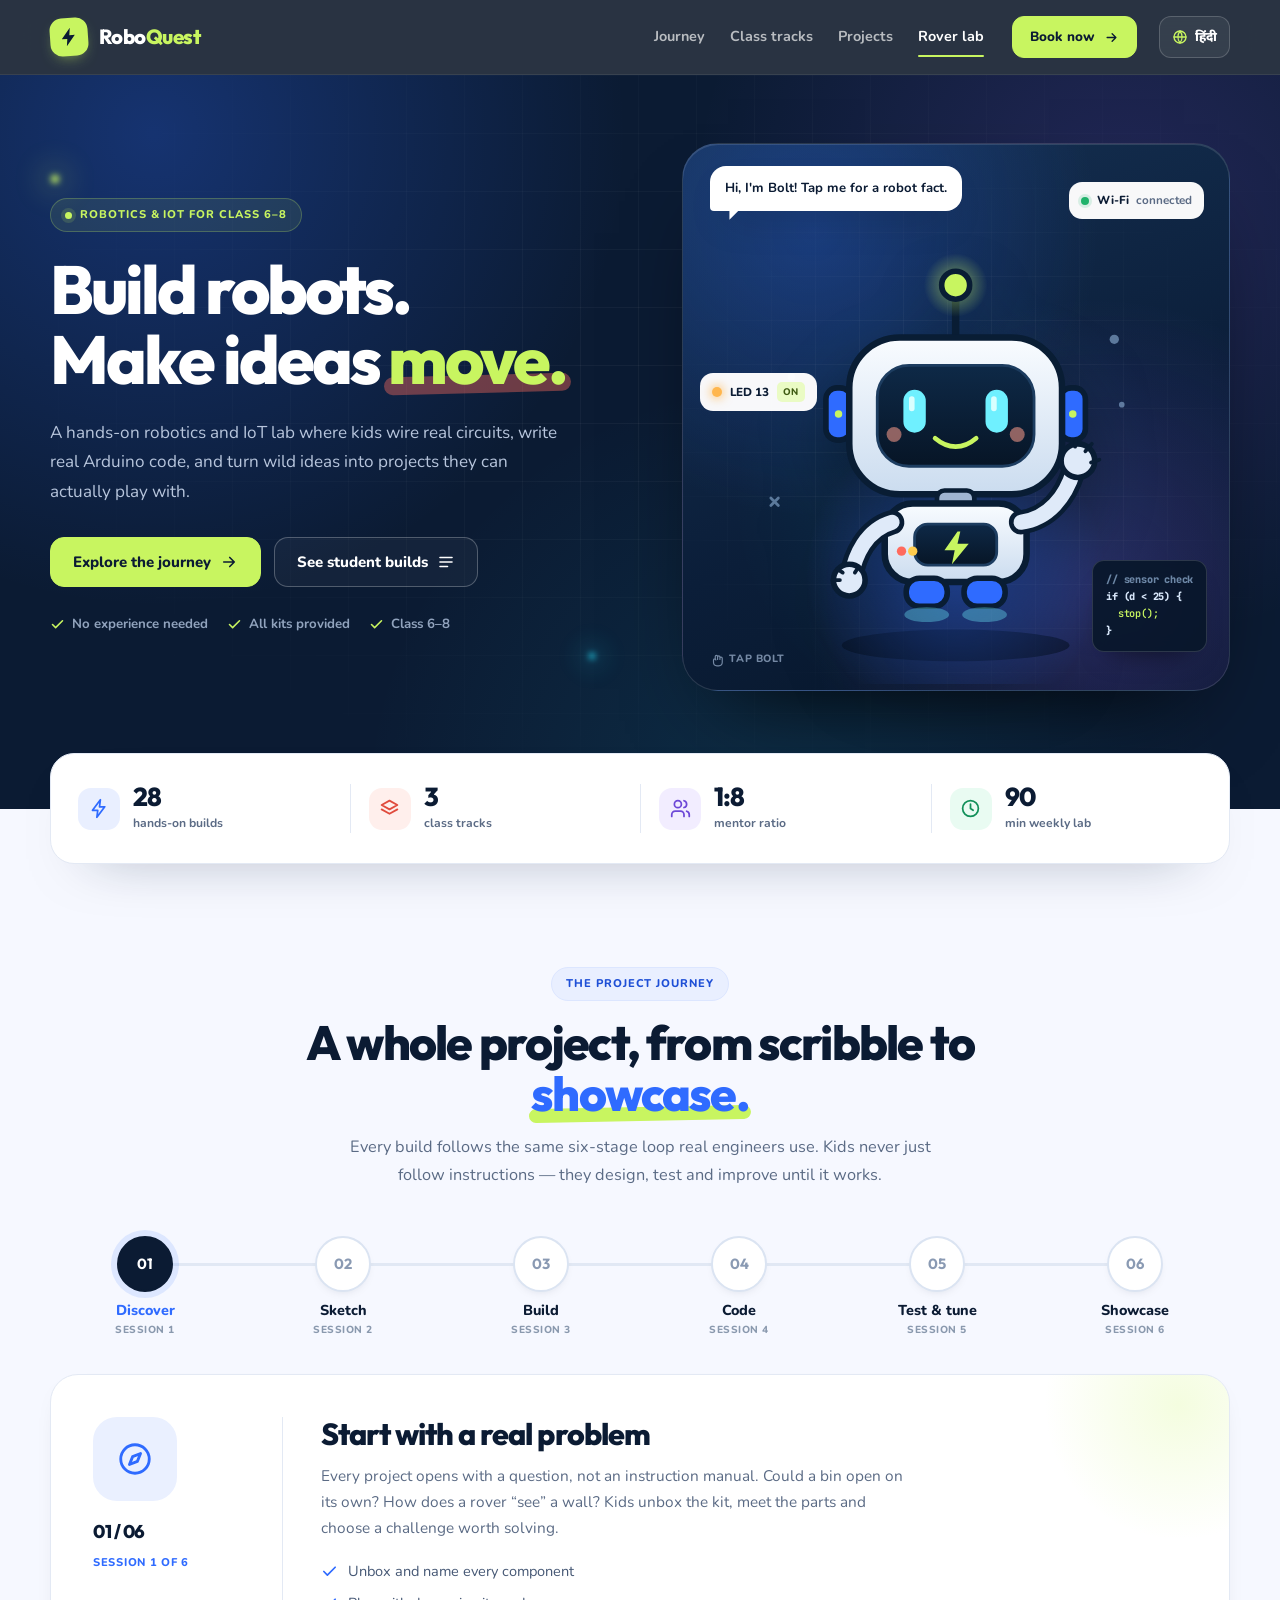
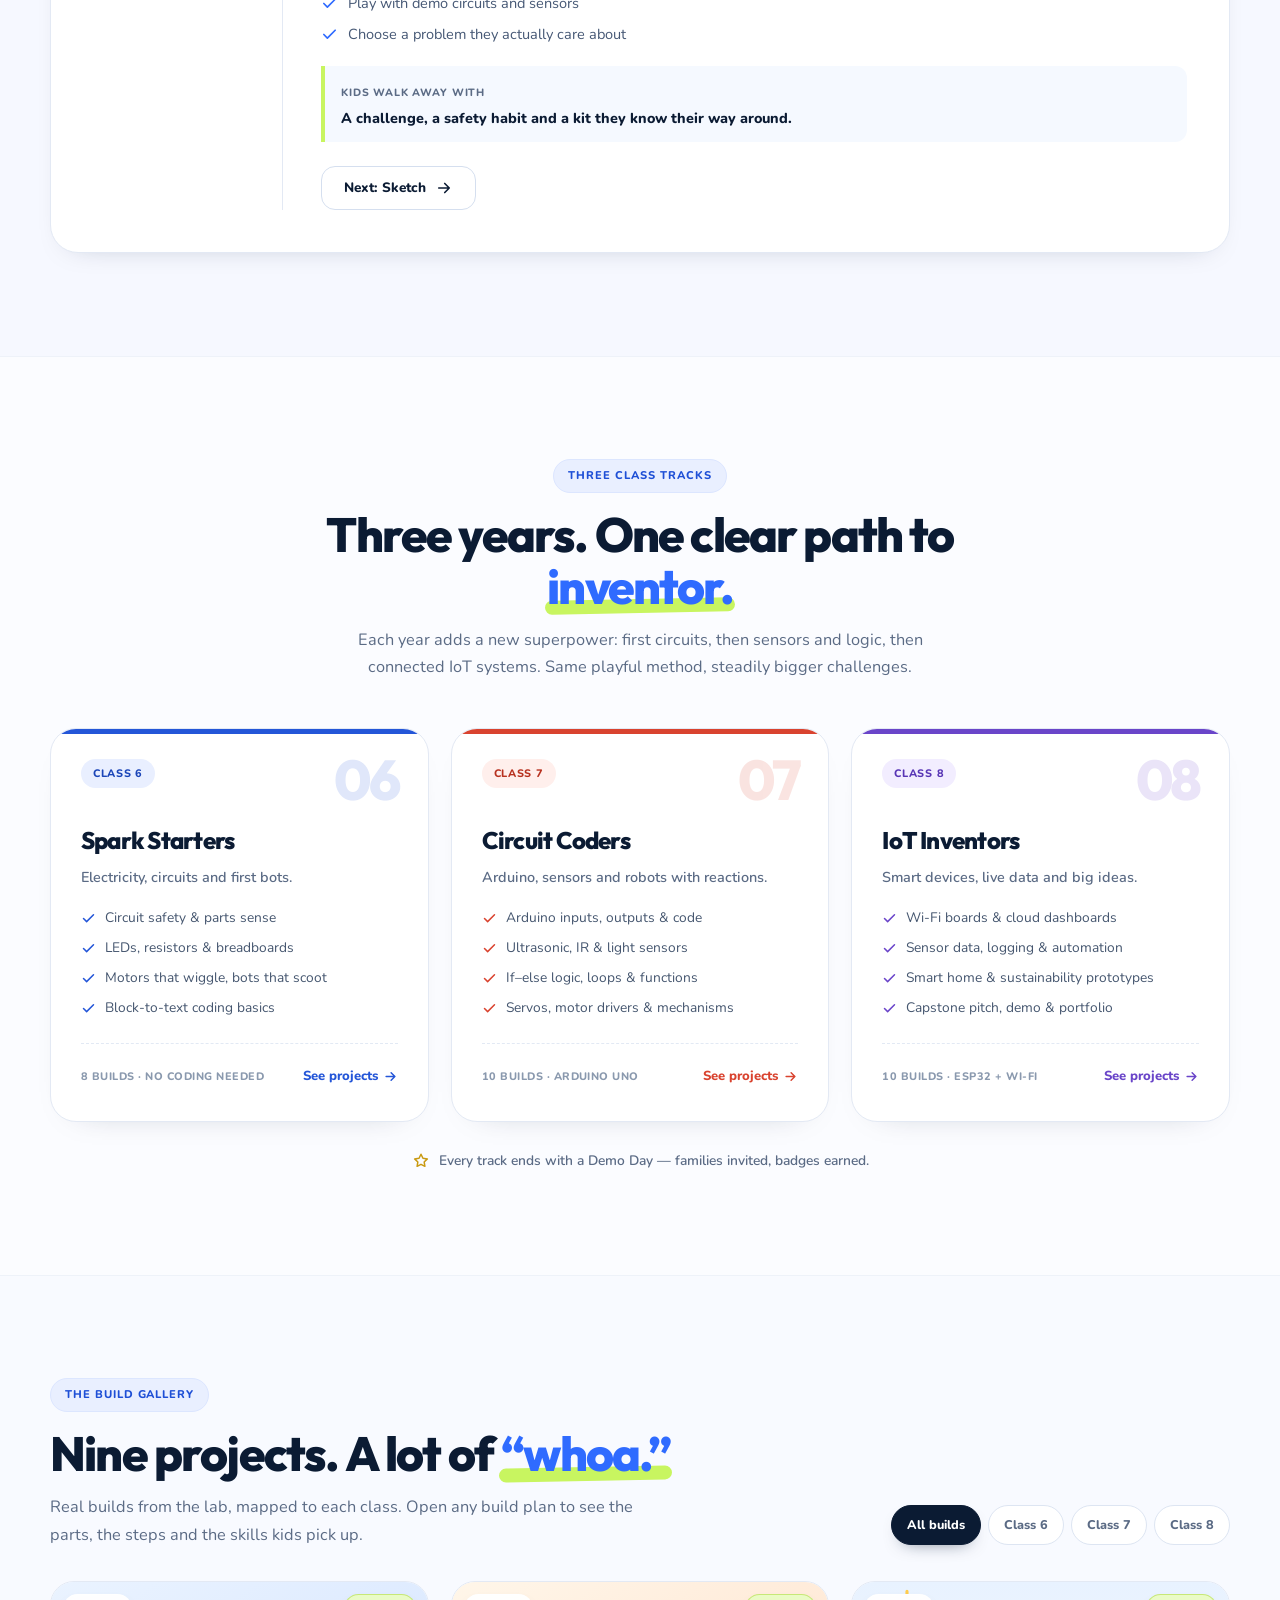
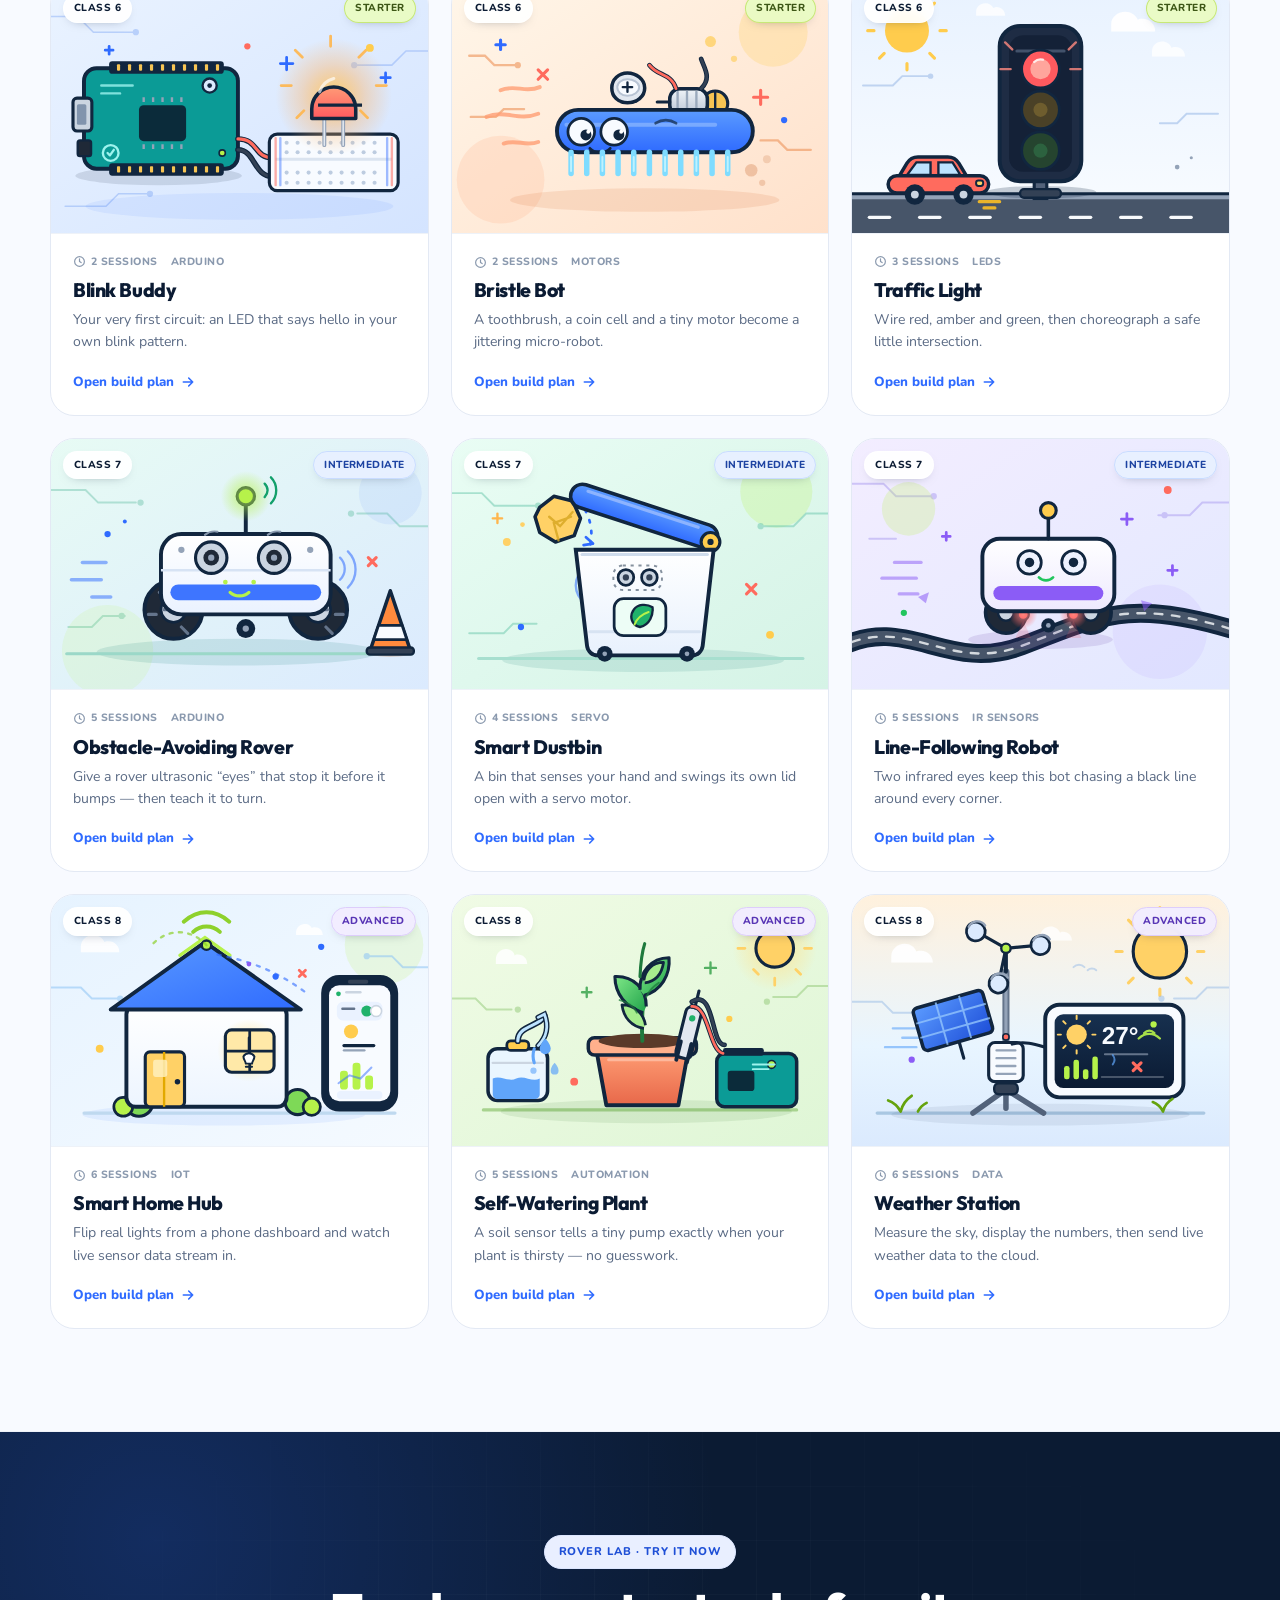
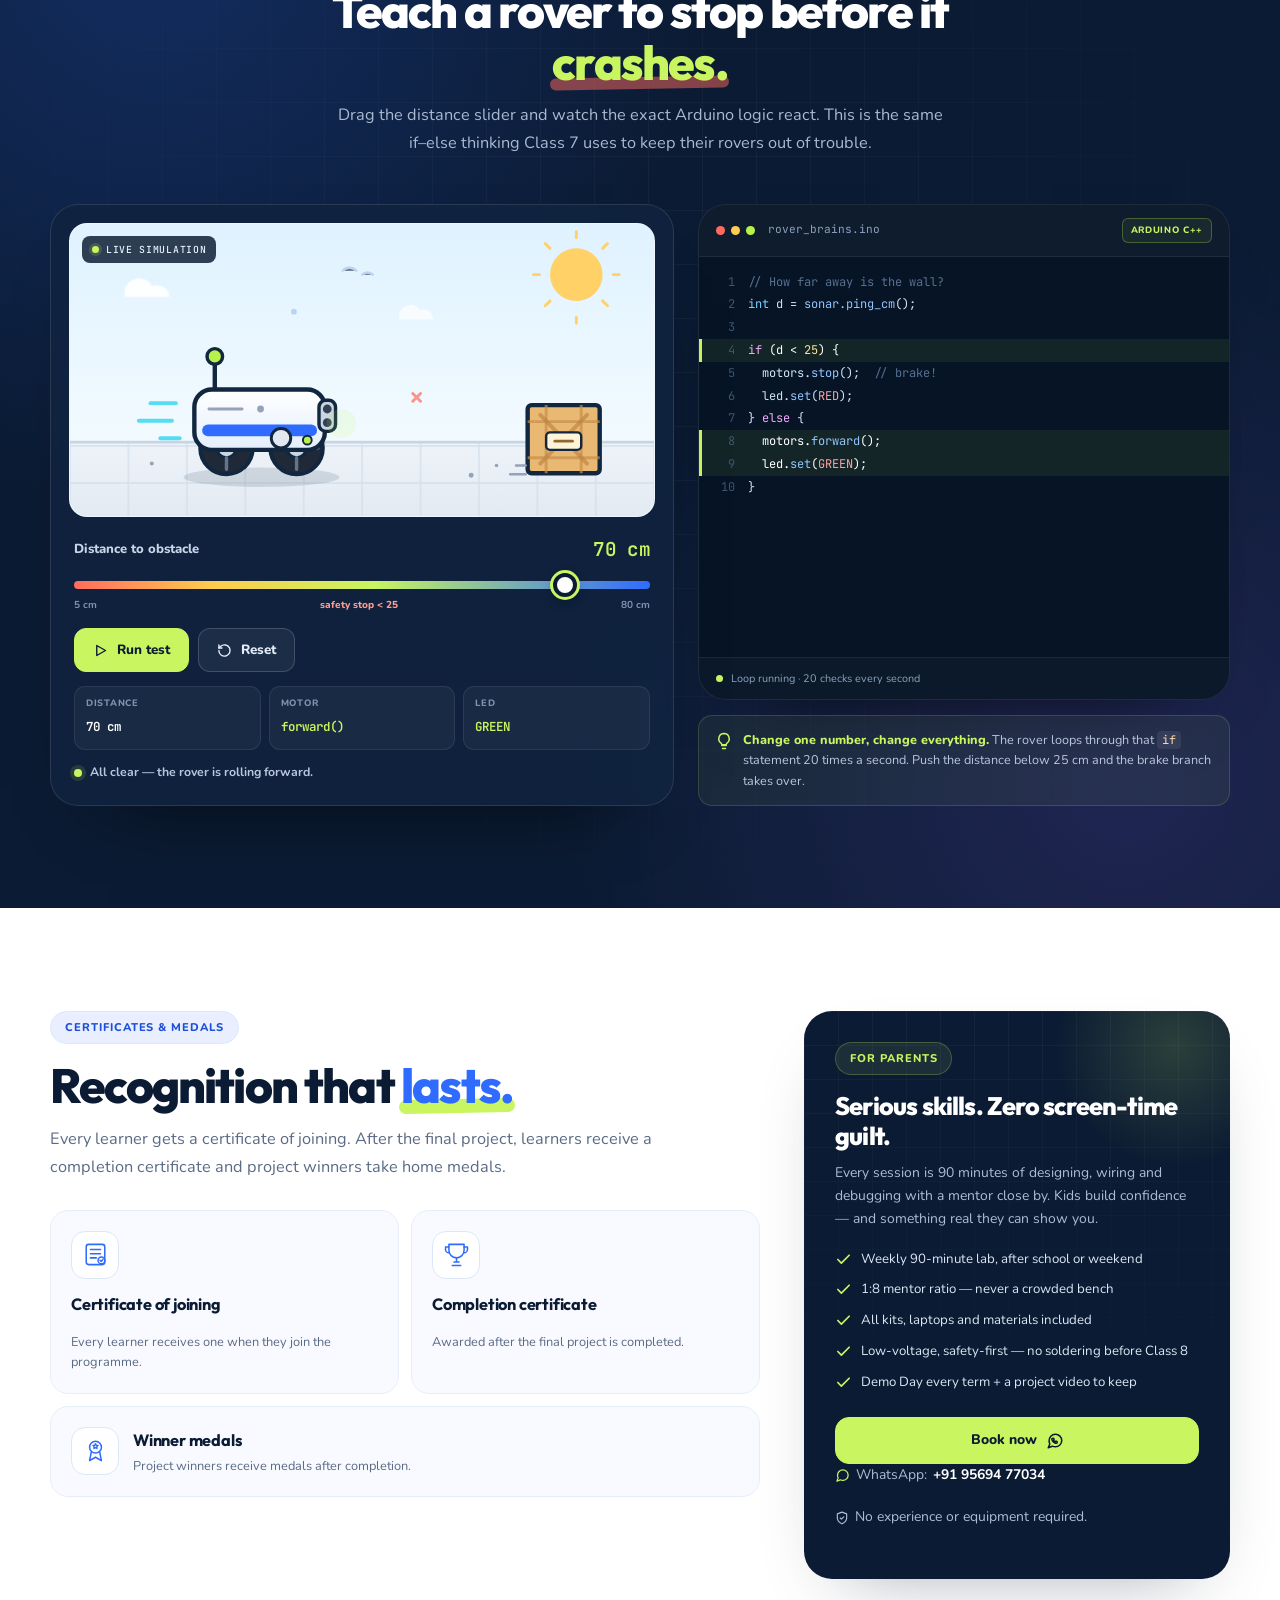
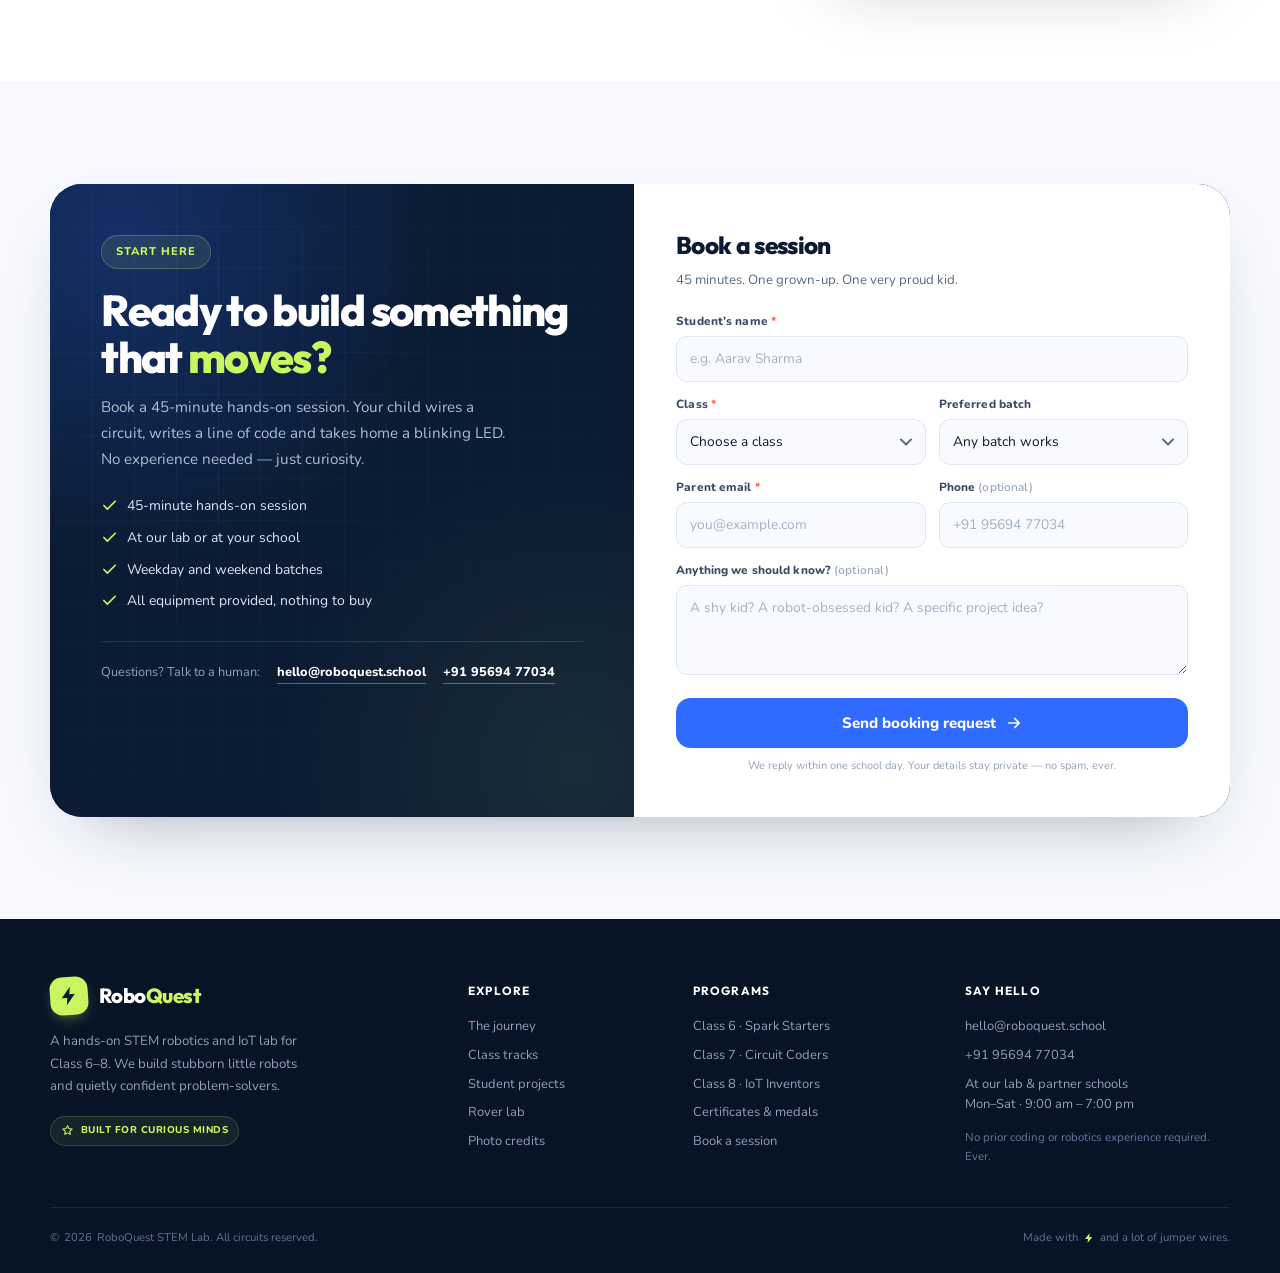
==== commit e4a3b78a: "Add certificates and medals section, WhatsApp booking, and default English" ====
--- a/index.html
+++ b/index.html
@@ -39,8 +39,8 @@
           <li><a href="#projects">Projects</a></li>
           <li><a href="#lab">Rover lab</a></li>
         </ul>
-        <a class="btn btn-lime nav-cta" href="#enroll">
-          Book a free trial
+        <a class="btn btn-lime nav-cta" href="https://wa.me/919569477034" target="_blank" rel="noopener">
+          Book now
           <svg viewBox="0 0 24 24" fill="none" stroke="currentColor" stroke-width="2.2" stroke-linecap="round" stroke-linejoin="round" aria-hidden="true"><path d="M5 12h14M13 6l6 6-6 6"/></svg>
         </a>
       </nav>
@@ -672,6 +672,7 @@
       <div class="container">
         <div class="kit-layout">
           <div class="kit-content">
+            <!-- Maker kit content hidden for now. Remove this comment to restore it.
             <div class="section-head left" data-reveal>
               <span class="eyebrow">Inside the maker kit</span>
               <h2>Everything is in the box. <span class="hl">Really.</span></h2>
@@ -714,6 +715,41 @@
                   <svg viewBox="0 0 32 32" fill="none" stroke="currentColor" stroke-width="1.8" stroke-linecap="round" stroke-linejoin="round"><rect x="9" y="12" width="14" height="14" rx="2.5"/><rect x="13" y="16" width="6" height="5" rx="1"/><path d="M12 24v3M16 24v3M20 24v3"/><path d="M16 12V8M16 4c4 0 7 2 8 5M16 8c2.5 0 4.5 1 5.5 3"/></svg>
                 </span>
                 <div><h3>ESP32 Wi-Fi board</h3><p>The IoT brain behind every Class 8 cloud project.</p></div>
+              </div>
+            </div>
+            -->
+
+            <div class="recognition-content">
+              <div class="section-head left" data-reveal>
+                <span class="eyebrow">Certificates &amp; medals</span>
+                <h2>Recognition that <span class="hl">lasts.</span></h2>
+                <p>Every learner gets a certificate of joining. After the final project, learners receive a completion certificate and project winners take home medals.</p>
+              </div>
+
+              <div class="recognition-grid" data-reveal>
+                <article class="recognition-card">
+                  <span class="recognition-icon" aria-hidden="true">
+                    <svg viewBox="0 0 32 32" fill="none" stroke="currentColor" stroke-width="1.8" stroke-linecap="round" stroke-linejoin="round"><rect x="5" y="4" width="22" height="24" rx="3"/><path d="M10 10h12M10 15h12M10 20h7"/><circle cx="23" cy="23" r="4"/><path d="m21.5 23 1.2 1.2 2-2.4"/></svg>
+                  </span>
+                  <h3>Certificate of joining</h3>
+                  <p>Every learner receives one when they join the programme.</p>
+                </article>
+                <article class="recognition-card">
+                  <span class="recognition-icon" aria-hidden="true">
+                    <svg viewBox="0 0 32 32" fill="none" stroke="currentColor" stroke-width="1.8" stroke-linecap="round" stroke-linejoin="round"><path d="M7 4h18v7a9 9 0 0 1-18 0V4Z"/><path d="M7 7H3v3a4 4 0 0 0 4 4M25 7h4v3a4 4 0 0 1-4 4M16 20v5M11 29h10M13 25h6"/></svg>
+                  </span>
+                  <h3>Completion certificate</h3>
+                  <p>Awarded after the final project is completed.</p>
+                </article>
+                <article class="recognition-card recognition-wide">
+                  <span class="recognition-icon" aria-hidden="true">
+                    <svg viewBox="0 0 32 32" fill="none" stroke="currentColor" stroke-width="1.8" stroke-linecap="round" stroke-linejoin="round"><circle cx="16" cy="12" r="7"/><path d="m11 18-2 10 7-4 7 4-2-10"/><path d="m16 8 .9 1.8 2 .3-1.4 1.4.3 2-1.8-.9-1.8.9.3-2-1.4-1.4 2-.3L16 8Z"/></svg>
+                  </span>
+                  <div>
+                    <h3>Winner medals</h3>
+                    <p>Project winners receive medals after completion.</p>
+                  </div>
+                </article>
               </div>
             </div>
           </div>
@@ -728,13 +764,16 @@
               <li><svg viewBox="0 0 24 24" fill="none" stroke="currentColor" stroke-width="2.4" stroke-linecap="round" stroke-linejoin="round" aria-hidden="true"><path d="M20 6 9 17l-5-5"/></svg>All kits, laptops and materials included</li>
               <li><svg viewBox="0 0 24 24" fill="none" stroke="currentColor" stroke-width="2.4" stroke-linecap="round" stroke-linejoin="round" aria-hidden="true"><path d="M20 6 9 17l-5-5"/></svg>Low-voltage, safety-first — no soldering before Class 8</li>
               <li><svg viewBox="0 0 24 24" fill="none" stroke="currentColor" stroke-width="2.4" stroke-linecap="round" stroke-linejoin="round" aria-hidden="true"><path d="M20 6 9 17l-5-5"/></svg>Demo Day every term + a project video to keep</li>
-              <li><svg viewBox="0 0 24 24" fill="none" stroke="currentColor" stroke-width="2.4" stroke-linecap="round" stroke-linejoin="round" aria-hidden="true"><path d="M20 6 9 17l-5-5"/></svg>Certificate of joining for every learner</li>
-              <li><svg viewBox="0 0 24 24" fill="none" stroke="currentColor" stroke-width="2.4" stroke-linecap="round" stroke-linejoin="round" aria-hidden="true"><path d="M20 6 9 17l-5-5"/></svg>Medals for project winners at Demo Day</li>
             </ul>
-            <a class="btn btn-lime btn-block" href="#enroll">
-              Book a free trial
-              <svg viewBox="0 0 24 24" fill="none" stroke="currentColor" stroke-width="2.2" stroke-linecap="round" stroke-linejoin="round" aria-hidden="true"><path d="M5 12h14M13 6l6 6-6 6"/></svg>
+            <a class="btn btn-lime btn-block" href="https://wa.me/919569477034" target="_blank" rel="noopener">
+              Book now
+              <svg viewBox="0 0 24 24" fill="none" stroke="currentColor" stroke-width="2" stroke-linecap="round" stroke-linejoin="round" aria-hidden="true"><path d="M21 11.5a8.4 8.4 0 0 1-8.5 8.3 8.9 8.9 0 0 1-4-.9L3 21l2.1-5.2a8.2 8.2 0 0 1-1-4A8.4 8.4 0 0 1 12.5 3 8.4 8.4 0 0 1 21 11.5Z"/><path d="M8.7 8.8c.2-.5.4-.6.8-.6h.5c.2 0 .3.1.4.4l.5 1.2c.1.2 0 .4-.1.5l-.4.5c-.1.1-.2.3 0 .5.4.6 1 1.2 1.7 1.6.2.1.4.1.5-.1l.5-.5c.1-.1.3-.2.5-.1l1.2.6c.2.1.3.2.3.4 0 .6-.2 1.2-.7 1.5-.5.3-1.2.4-1.8.2-1.1-.3-2.2-1-3.1-1.9-.9-.9-1.5-1.9-1.7-2.9-.1-.5 0-1 .2-1.4Z"/></svg>
             </a>
+            <p class="parent-call">
+              <svg viewBox="0 0 24 24" fill="none" stroke="currentColor" stroke-width="2" stroke-linecap="round" stroke-linejoin="round" aria-hidden="true"><path d="M21 11.5a8.4 8.4 0 0 1-8.5 8.3 8.9 8.9 0 0 1-4-.9L3 21l2.1-5.2a8.2 8.2 0 0 1-1-4A8.4 8.4 0 0 1 12.5 3 8.4 8.4 0 0 1 21 11.5Z"/></svg>
+              <span>WhatsApp:</span>
+              <a href="https://wa.me/919569477034" target="_blank" rel="noopener">+91&nbsp;95694&nbsp;77034</a>
+            </p>
             <p class="parent-foot">
               <svg viewBox="0 0 24 24" fill="none" stroke="currentColor" stroke-width="2" stroke-linecap="round" stroke-linejoin="round" aria-hidden="true"><path d="M12 22s8-4 8-10V5l-8-3-8 3v7c0 6 8 10 8 10Z"/><path d="m9 12 2 2 4-4"/></svg>
               No experience or equipment required.
@@ -750,9 +789,9 @@
           <div class="enroll-copy">
             <span class="eyebrow dark">Start here</span>
             <h2>Ready to build something that <span class="hl-lime">moves?</span></h2>
-            <p>Book a free 45-minute trial. Your child wires a circuit, writes a line of code and takes home a blinking LED. No experience needed — just curiosity.</p>
+            <p>Book a 45-minute hands-on session. Your child wires a circuit, writes a line of code and takes home a blinking LED. No experience needed — just curiosity.</p>
             <ul class="enroll-list">
-              <li><svg viewBox="0 0 24 24" fill="none" stroke="currentColor" stroke-width="2.4" stroke-linecap="round" stroke-linejoin="round" aria-hidden="true"><path d="M20 6 9 17l-5-5"/></svg>45-minute hands-on trial session</li>
+              <li><svg viewBox="0 0 24 24" fill="none" stroke="currentColor" stroke-width="2.4" stroke-linecap="round" stroke-linejoin="round" aria-hidden="true"><path d="M20 6 9 17l-5-5"/></svg>45-minute hands-on session</li>
               <li><svg viewBox="0 0 24 24" fill="none" stroke="currentColor" stroke-width="2.4" stroke-linecap="round" stroke-linejoin="round" aria-hidden="true"><path d="M20 6 9 17l-5-5"/></svg>At our lab or at your school</li>
               <li><svg viewBox="0 0 24 24" fill="none" stroke="currentColor" stroke-width="2.4" stroke-linecap="round" stroke-linejoin="round" aria-hidden="true"><path d="M20 6 9 17l-5-5"/></svg>Weekday and weekend batches</li>
               <li><svg viewBox="0 0 24 24" fill="none" stroke="currentColor" stroke-width="2.4" stroke-linecap="round" stroke-linejoin="round" aria-hidden="true"><path d="M20 6 9 17l-5-5"/></svg>All equipment provided, nothing to buy</li>
@@ -760,13 +799,13 @@
             <div class="enroll-contact">
               <span>Questions? Talk to a human:</span>
               <a href="mailto:hello@roboquest.school">hello@roboquest.school</a>
-              <a href="tel:+919876543210">+91&nbsp;98765&nbsp;43210</a>
+              <a href="tel:+919569477034">+91&nbsp;95694&nbsp;77034</a>
             </div>
           </div>
 
           <div class="enroll-form-wrap">
             <div class="form-head" id="formHead">
-              <h3>Book a free trial</h3>
+              <h3>Book a session</h3>
               <p>45 minutes. One grown-up. One very proud kid.</p>
             </div>
 
@@ -804,7 +843,7 @@
                 </div>
                 <div class="field">
                   <label for="phone">Phone <span class="optional">(optional)</span></label>
-                  <input type="tel" id="phone" name="phone" autocomplete="tel" placeholder="+91 98765 43210">
+                  <input type="tel" id="phone" name="phone" autocomplete="tel" placeholder="+91 95694 77034">
                 </div>
                 <div class="field full">
                   <label for="message">Anything we should know? <span class="optional">(optional)</span></label>
@@ -812,7 +851,7 @@
                 </div>
               </div>
               <button class="btn btn-primary btn-block" type="submit">
-                Request my free trial
+                Send booking request
                 <svg viewBox="0 0 24 24" fill="none" stroke="currentColor" stroke-width="2.2" stroke-linecap="round" stroke-linejoin="round" aria-hidden="true"><path d="M5 12h14M13 6l6 6-6 6"/></svg>
               </button>
               <p class="form-note">We reply within one school day. Your details stay private — no spam, ever.</p>
@@ -823,8 +862,8 @@
                 <svg viewBox="0 0 24 24" fill="none" stroke="currentColor" stroke-width="2.6" stroke-linecap="round" stroke-linejoin="round"><path d="M20 6 9 17l-5-5"/></svg>
               </div>
               <h3>You’re on the list!</h3>
-              <p id="successText">We’ve saved your trial request and will be in touch within one school day.</p>
-              <button class="btn btn-outline" id="bookAnother" type="button">Book another trial</button>
+              <p id="successText">We’ve saved your booking request and will be in touch within one school day.</p>
+              <button class="btn btn-outline" id="bookAnother" type="button">Book another session</button>
             </div>
           </div>
         </div>
@@ -864,14 +903,14 @@
           <a href="#classes">Class 6 · Spark Starters</a>
           <a href="#classes">Class 7 · Circuit Coders</a>
           <a href="#classes">Class 8 · IoT Inventors</a>
-          <a href="#kit">Inside the kit</a>
-          <a href="#enroll">Free trial session</a>
+          <a href="#kit">Certificates &amp; medals</a>
+          <a href="#enroll">Book a session</a>
         </nav>
 
         <div class="footer-col">
           <h3>Say hello</h3>
           <a href="mailto:hello@roboquest.school">hello@roboquest.school</a>
-          <a href="tel:+919876543210">+91&nbsp;98765&nbsp;43210</a>
+          <a href="tel:+919569477034">+91&nbsp;95694&nbsp;77034</a>
           <p>At our lab &amp; partner schools<br>Mon–Sat · 9:00 am – 7:00 pm</p>
           <p class="footer-small">No prior coding or robotics experience required. Ever.</p>
         </div>
@@ -927,7 +966,7 @@
           <div class="skill-chips" id="modalSkills"></div>
         </section>
         <div class="modal-cta">
-          <p>This build is part of the <strong id="modalClassLabel">Class 6</strong> track. <span>No equipment needed for the free trial.</span></p>
+          <p>This build is part of the <strong id="modalClassLabel">Class 6</strong> track. <span>No equipment needed for your first session.</span></p>
           <button class="btn btn-primary" id="modalBook" type="button">
             Book this track
             <svg viewBox="0 0 24 24" fill="none" stroke="currentColor" stroke-width="2.2" stroke-linecap="round" stroke-linejoin="round" aria-hidden="true"><path d="M5 12h14M13 6l6 6-6 6"/></svg>
--- a/assets/css/extras.css
+++ b/assets/css/extras.css
@@ -428,6 +428,54 @@
   font-size: 0.75rem;
   line-height: 1.5;
 }
+
+/* ---------- Certificates & medals ---------- */
+.recognition-grid {
+  display: grid;
+  grid-template-columns: repeat(2, minmax(0, 1fr));
+  gap: 12px;
+}
+.recognition-card {
+  display: flex;
+  flex-direction: column;
+  align-items: flex-start;
+  gap: 12px;
+  padding: 20px;
+  border: 1px solid #e8eef8;
+  border-radius: 18px;
+  background: #f8faff;
+}
+.recognition-card.recognition-wide {
+  grid-column: 1 / -1;
+  flex-direction: row;
+  align-items: flex-start;
+  gap: 14px;
+}
+.recognition-icon {
+  display: grid;
+  place-items: center;
+  width: 48px; height: 48px;
+  flex: none;
+  border: 1px solid #dce7f7;
+  border-radius: 14px;
+  background: #fff;
+  color: var(--blue);
+}
+.recognition-icon svg { width: 27px; height: 27px; }
+.recognition-card h3 {
+  margin: 0 0 4px;
+  font-family: var(--font-display);
+  font-size: 1.02rem;
+  font-weight: 700;
+  letter-spacing: -0.012em;
+}
+.recognition-card p {
+  margin: 0;
+  color: var(--muted);
+  font-size: 0.8rem;
+  line-height: 1.55;
+}
+.recognition-wide > div { min-width: 0; }
 .parent-card {
   position: relative;
   overflow: hidden;
@@ -495,6 +543,23 @@
   color: var(--lime);
 }
 .parent-card .btn { min-height: 47px; font-size: 0.87rem; }
+.parent-call {
+  display: flex;
+  align-items: center;
+  flex-wrap: wrap;
+  gap: 6px;
+  margin: 12px 0 0;
+  color: #aebdd3;
+  font-size: 0.78rem;
+  line-height: 1.5;
+}
+.parent-call svg { width: 15px; height: 15px; flex: none; color: var(--lime); }
+.parent-call a {
+  color: #fff;
+  font-weight: 700;
+  text-decoration: none;
+}
+.parent-call a:hover { color: var(--lime); }
 .parent-foot {
   display: flex;
   align-items: center;
--- a/assets/css/responsive.css
+++ b/assets/css/responsive.css
@@ -269,6 +269,11 @@
   .kit-item { padding: 13px; }
   .kit-icon { width: 40px; height: 40px; }
   .kit-icon svg { width: 23px; height: 23px; }
+  .recognition-grid { grid-template-columns: 1fr; }
+  .recognition-card.recognition-wide { grid-column: auto; }
+  .recognition-card { padding: 17px; }
+  .recognition-icon { width: 43px; height: 43px; }
+  .recognition-icon svg { width: 24px; height: 24px; }
 
   .site-footer { padding-top: 40px; }
   .footer-grid { padding-bottom: 26px; }
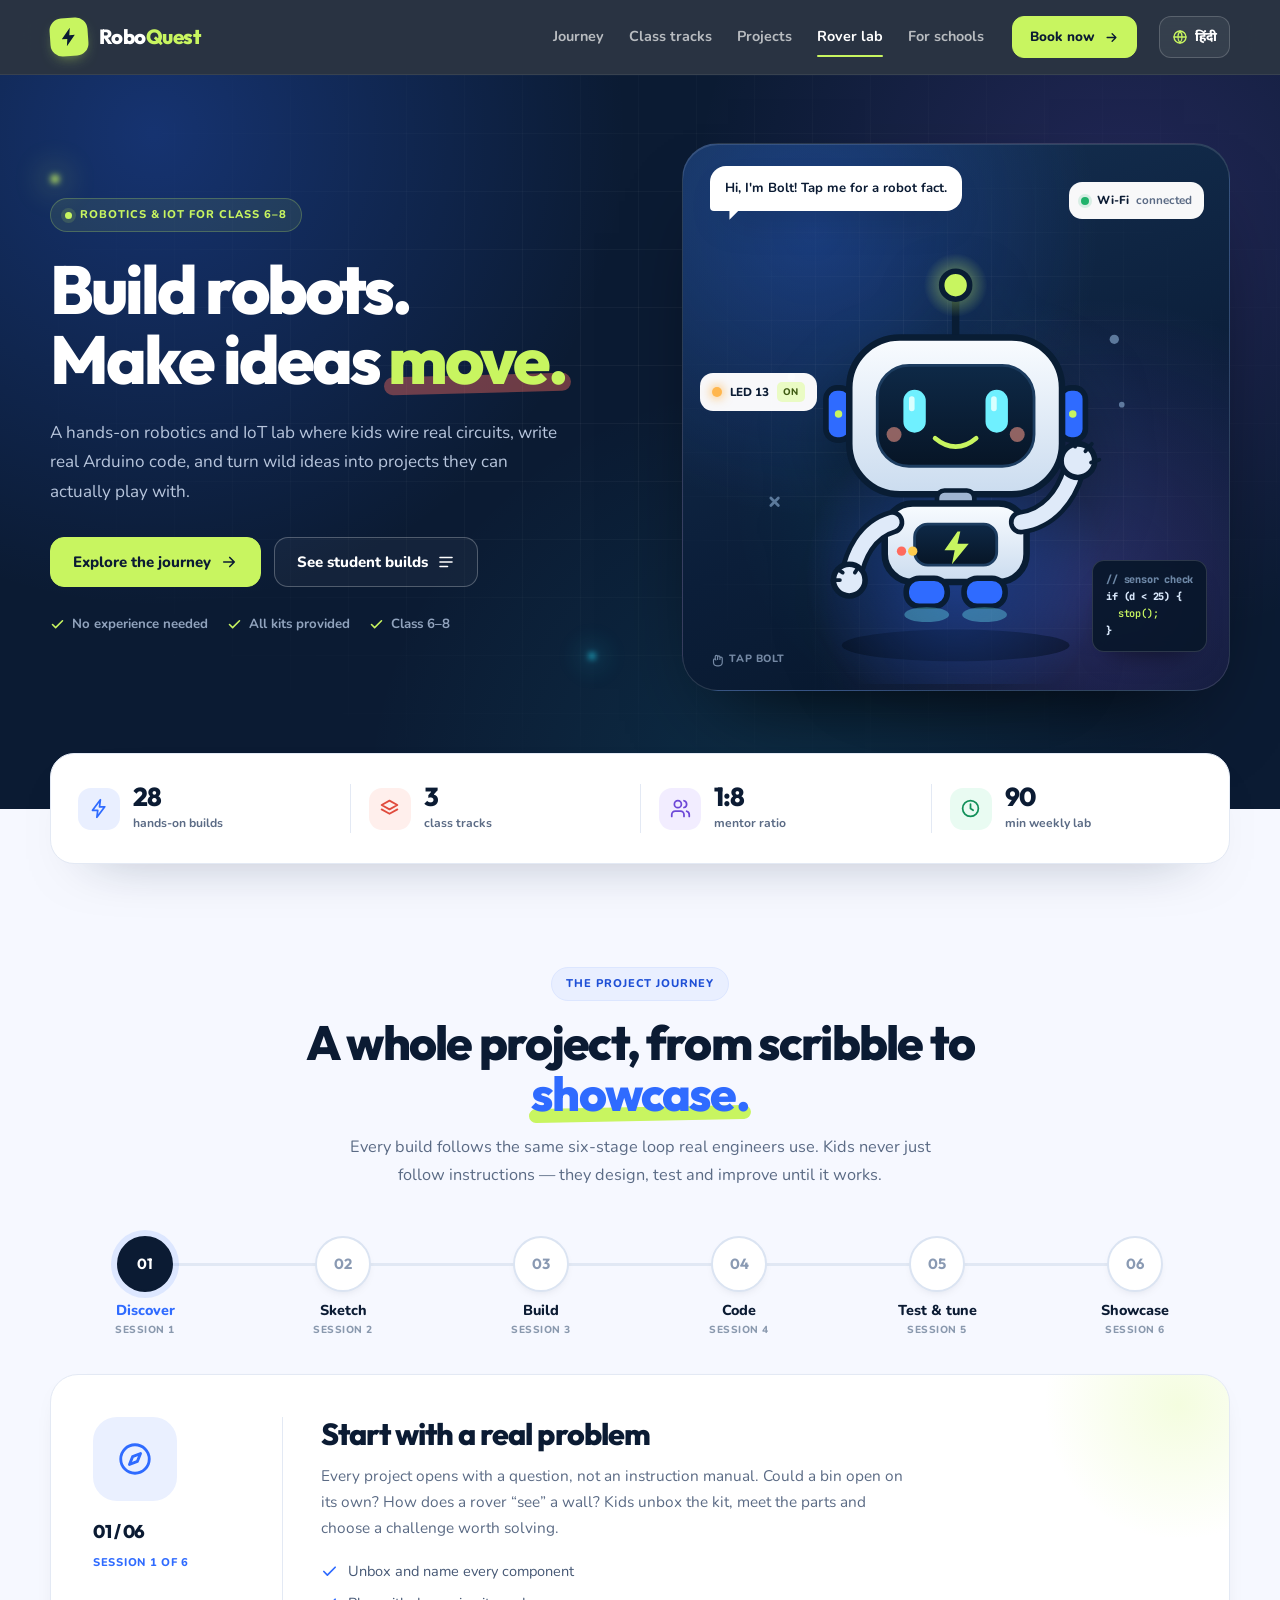
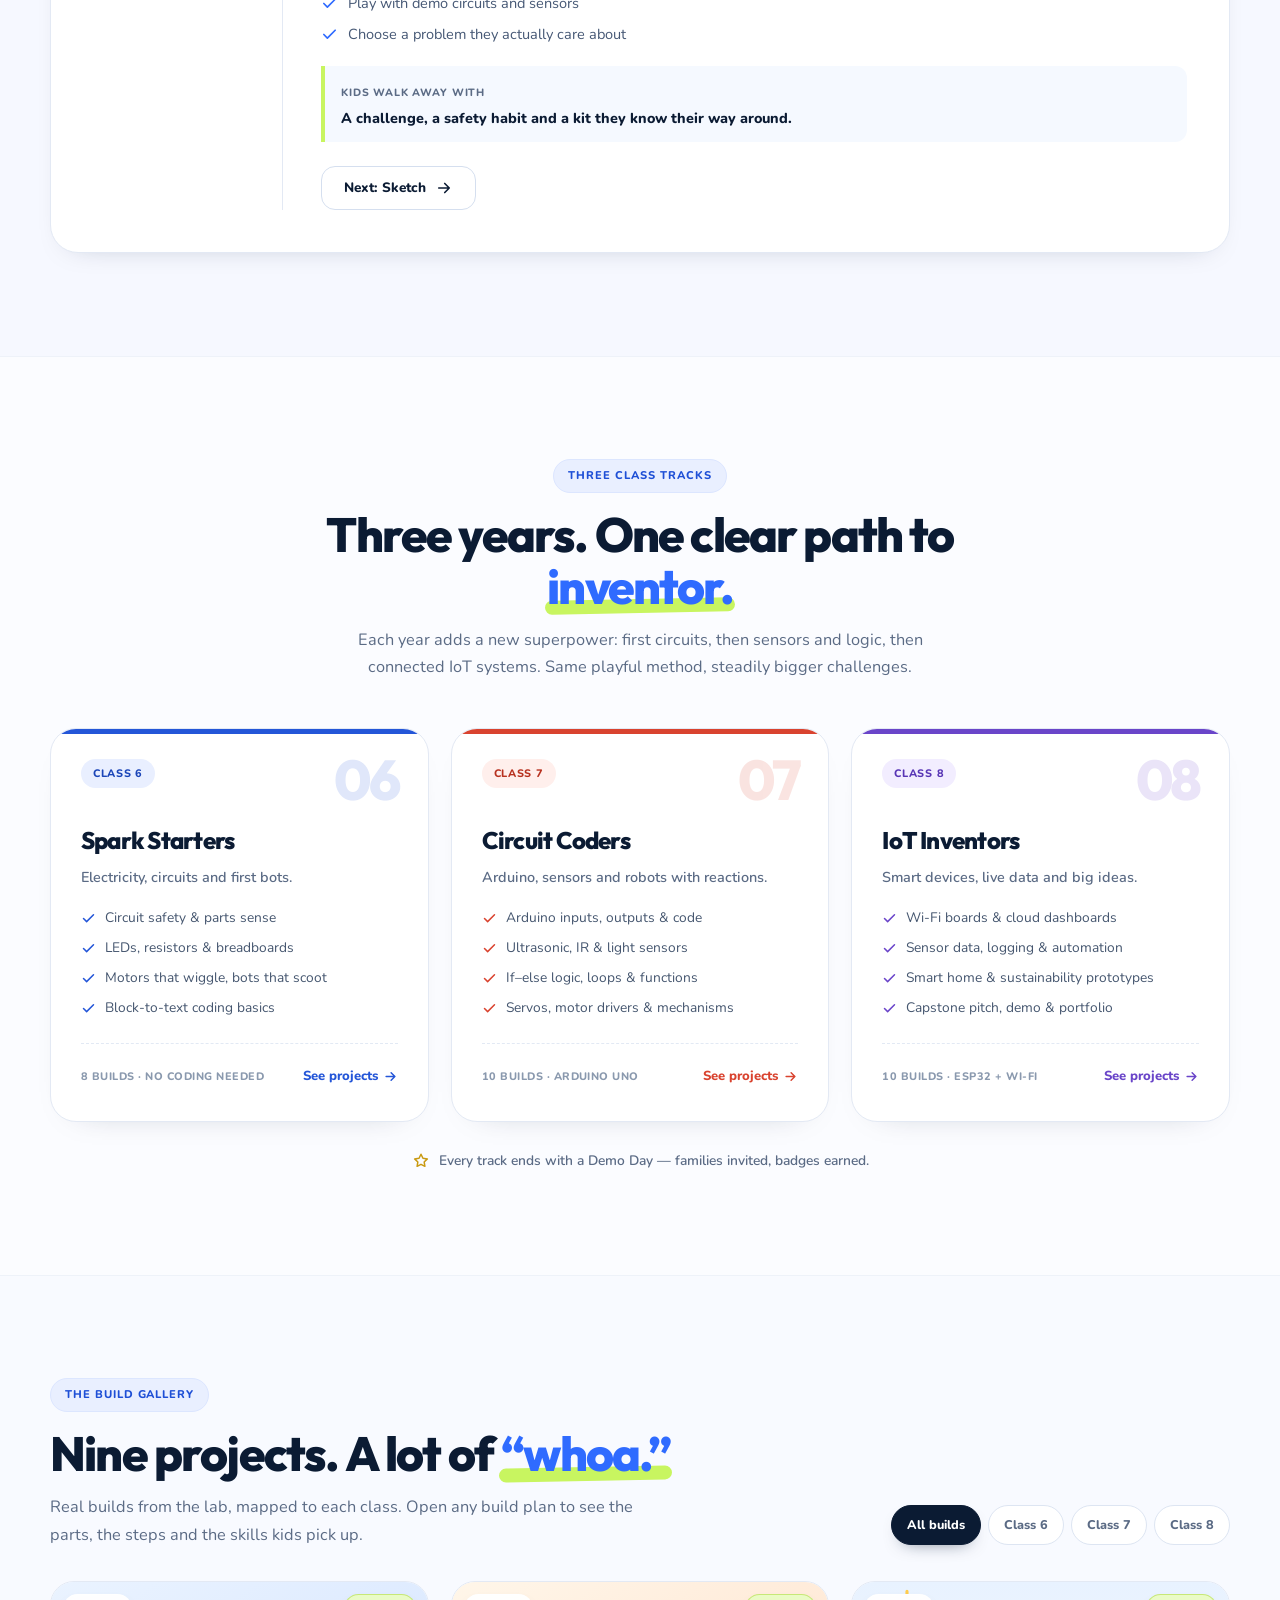
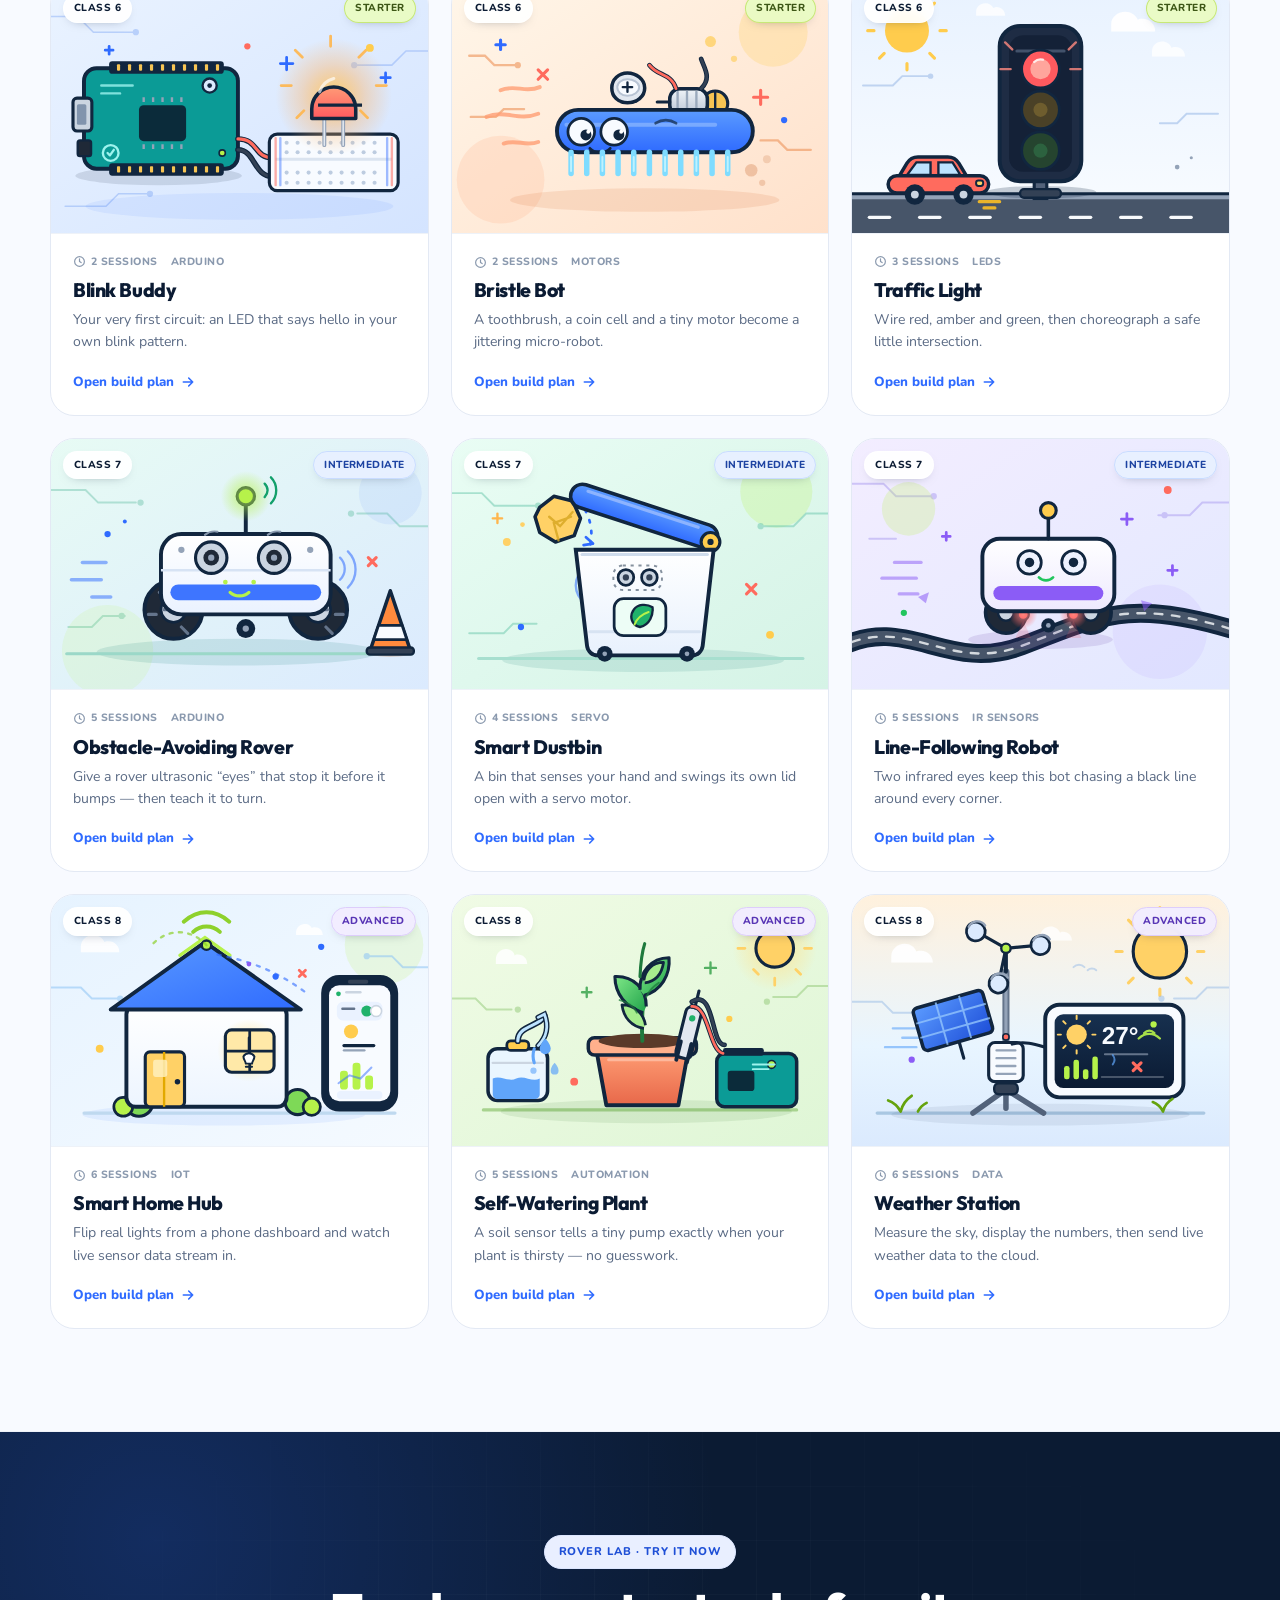
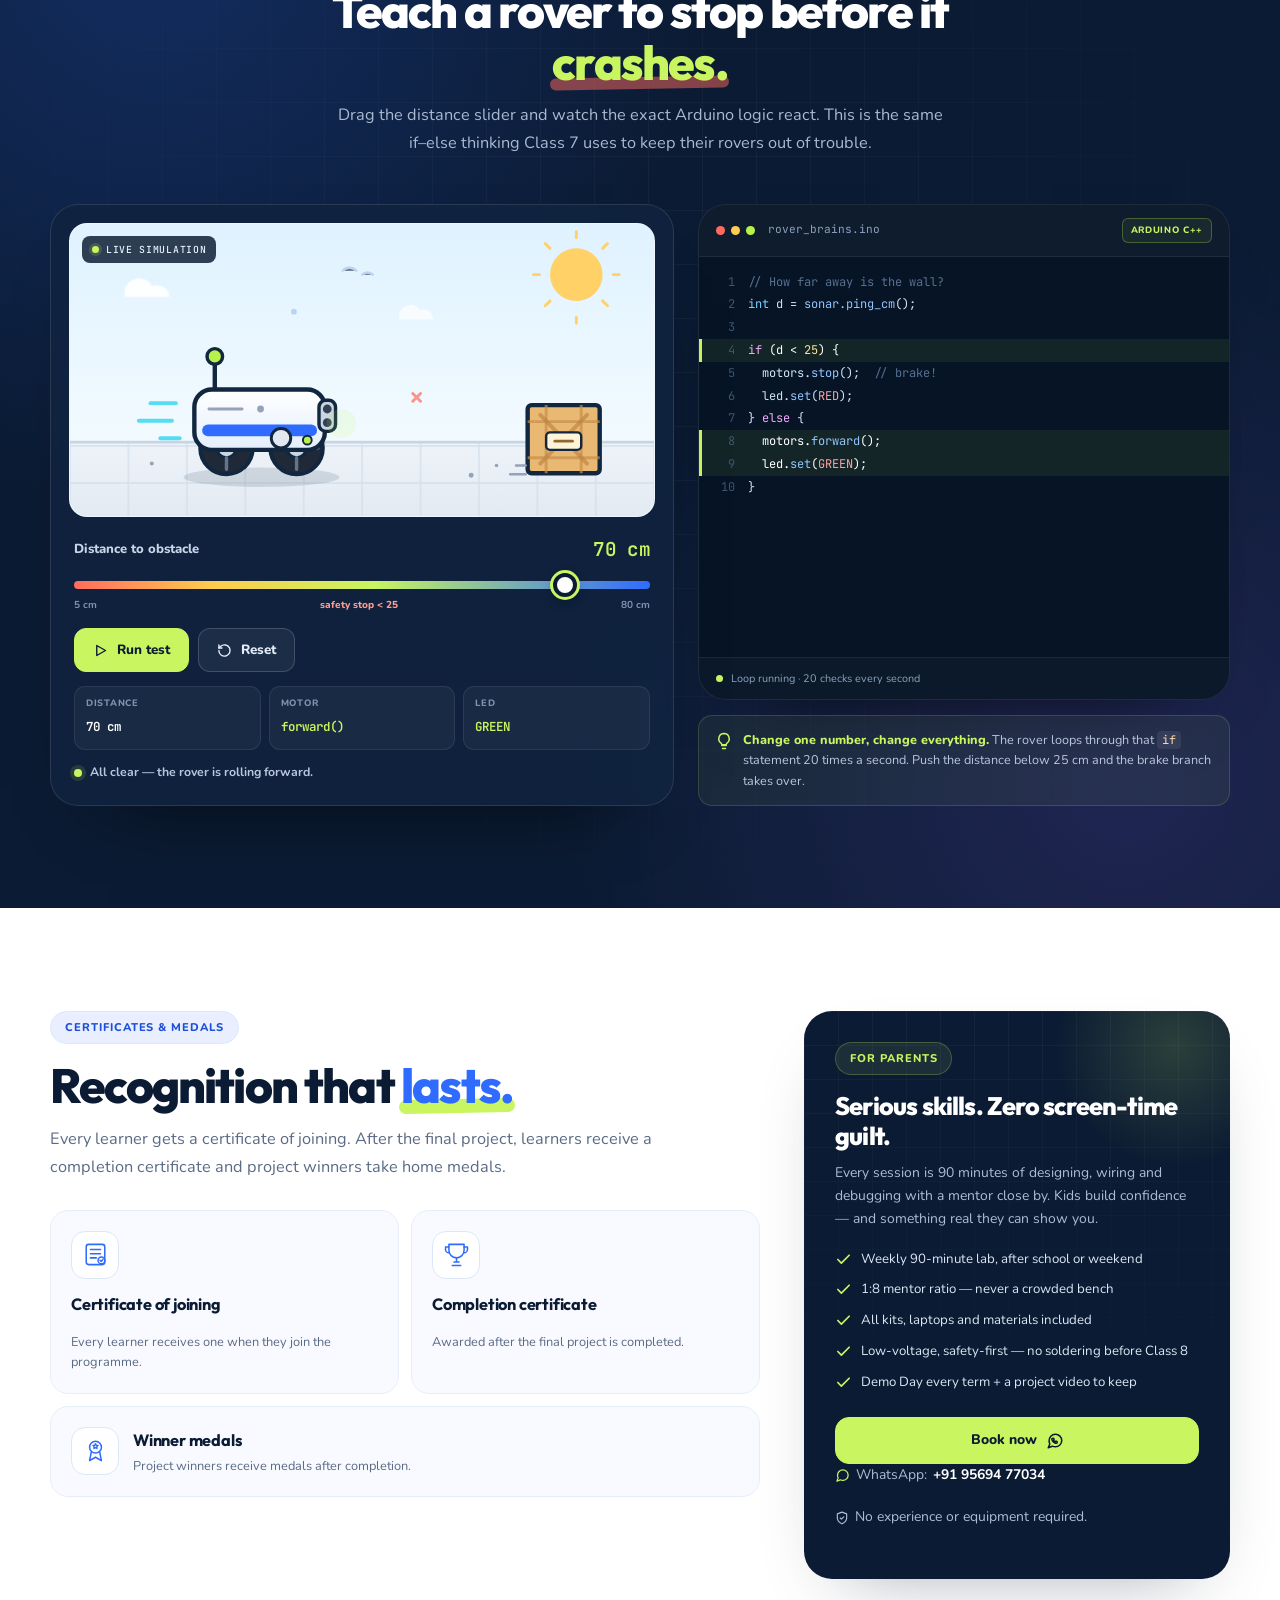
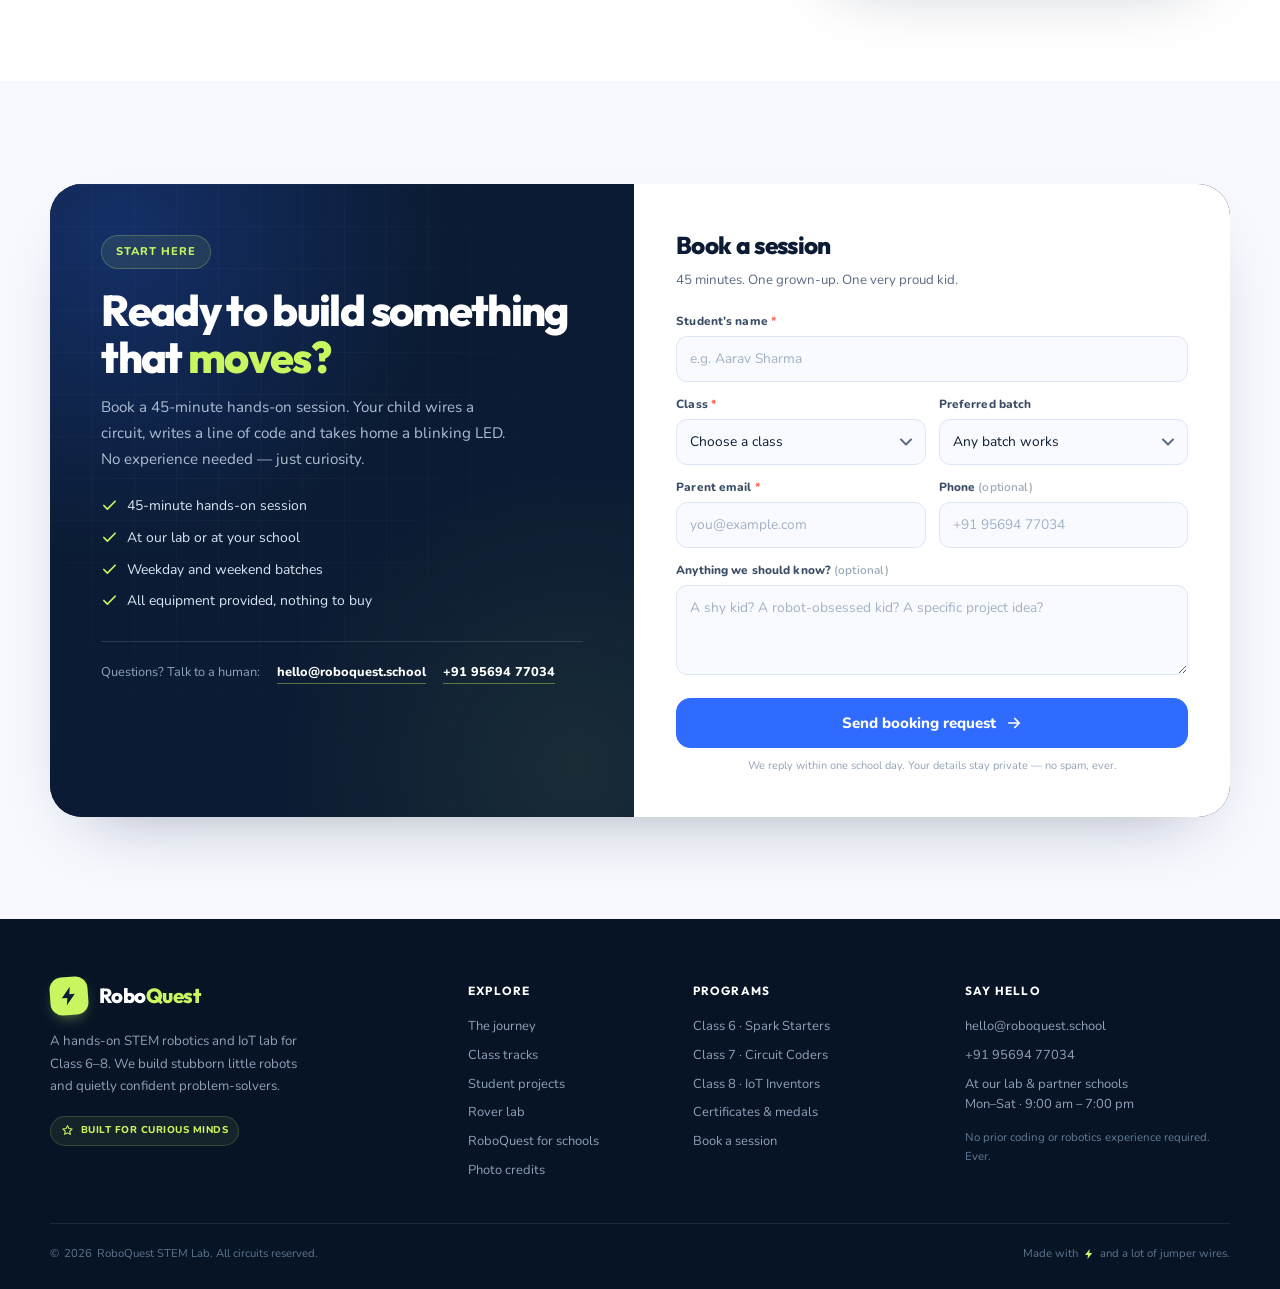
==== commit a7bc8c4a: "Add RoboQuest for Schools partnership section Six English school pages (overview, labs, programs, ga" ====
--- a/index.html
+++ b/index.html
@@ -38,6 +38,7 @@
           <li><a href="#classes">Class tracks</a></li>
           <li><a href="#projects">Projects</a></li>
           <li><a href="#lab">Rover lab</a></li>
+          <li><a href="schools.html">For schools</a></li>
         </ul>
         <a class="btn btn-lime nav-cta" href="https://wa.me/919569477034" target="_blank" rel="noopener">
           Book now
@@ -895,6 +896,7 @@
           <a href="#classes">Class tracks</a>
           <a href="#projects">Student projects</a>
           <a href="#lab">Rover lab</a>
+          <a href="schools.html">RoboQuest for schools</a>
           <a href="credits.html">Photo credits</a>
         </nav>
 
